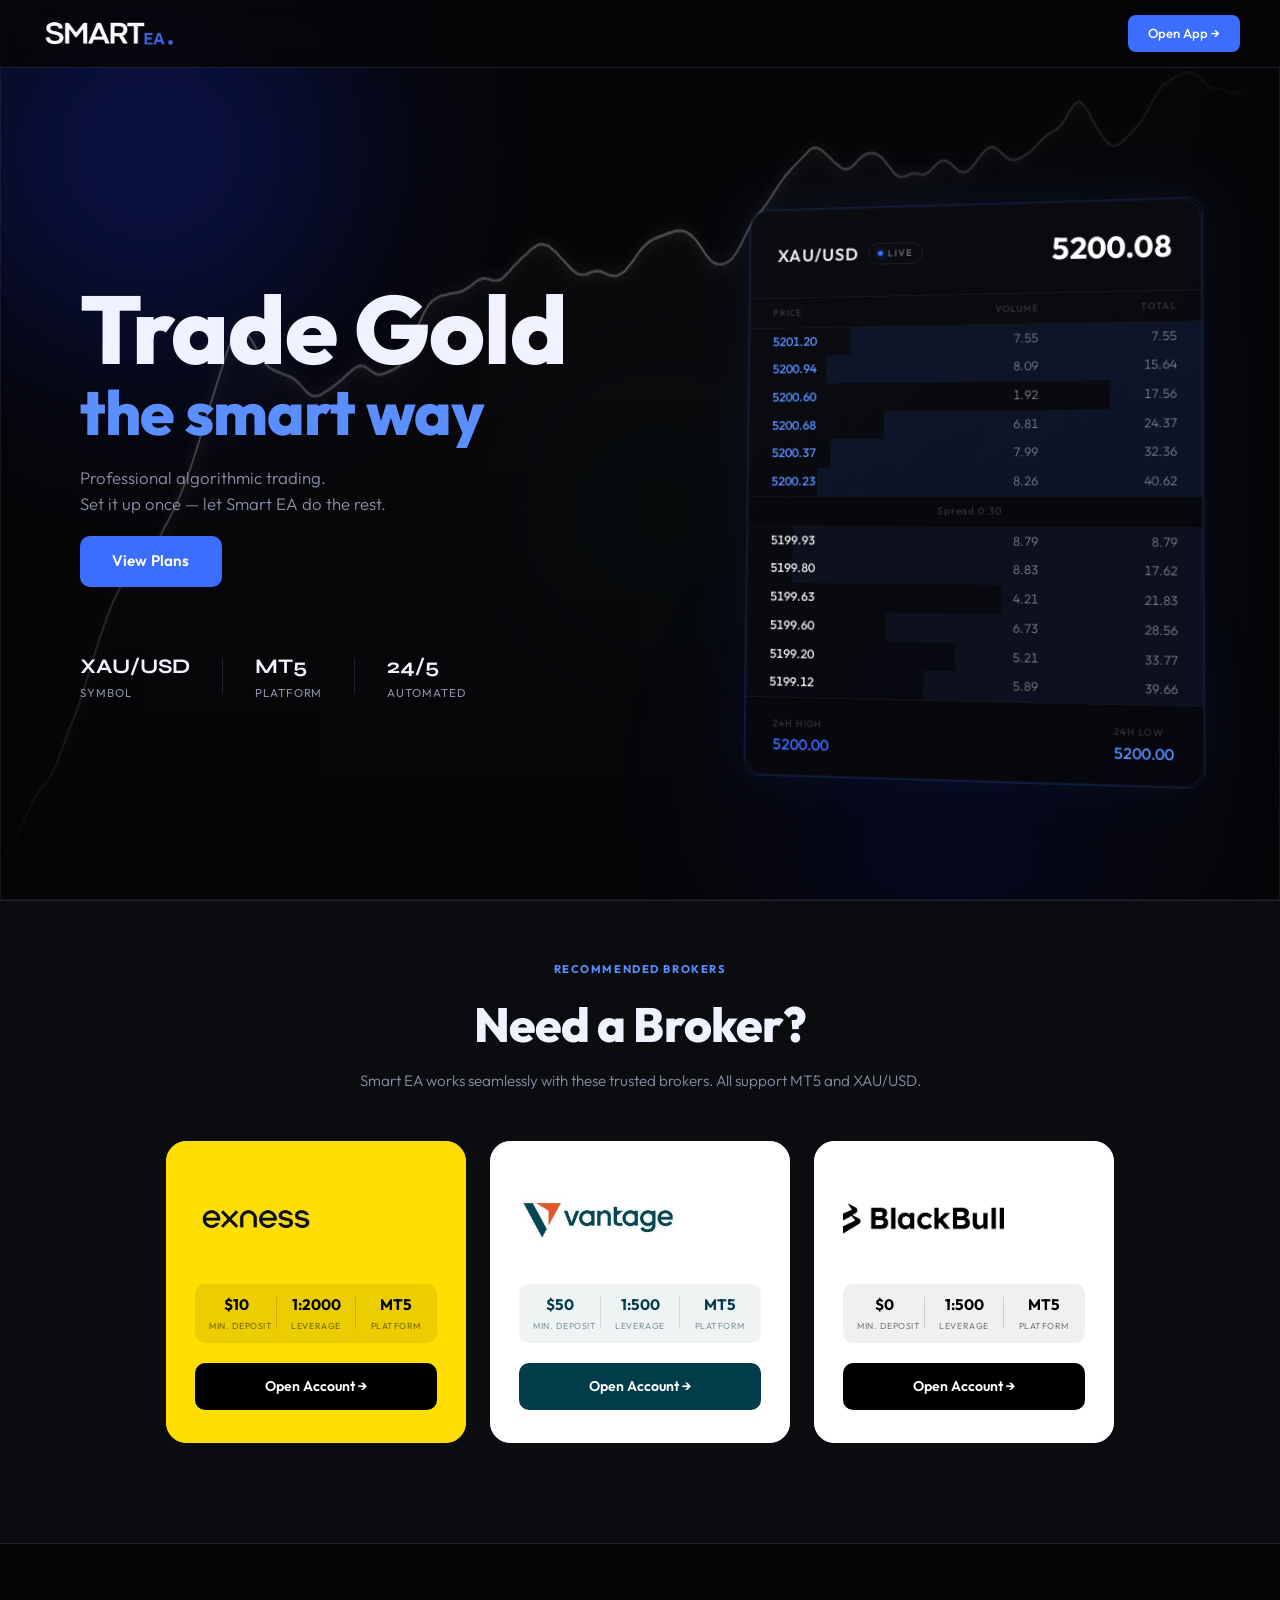
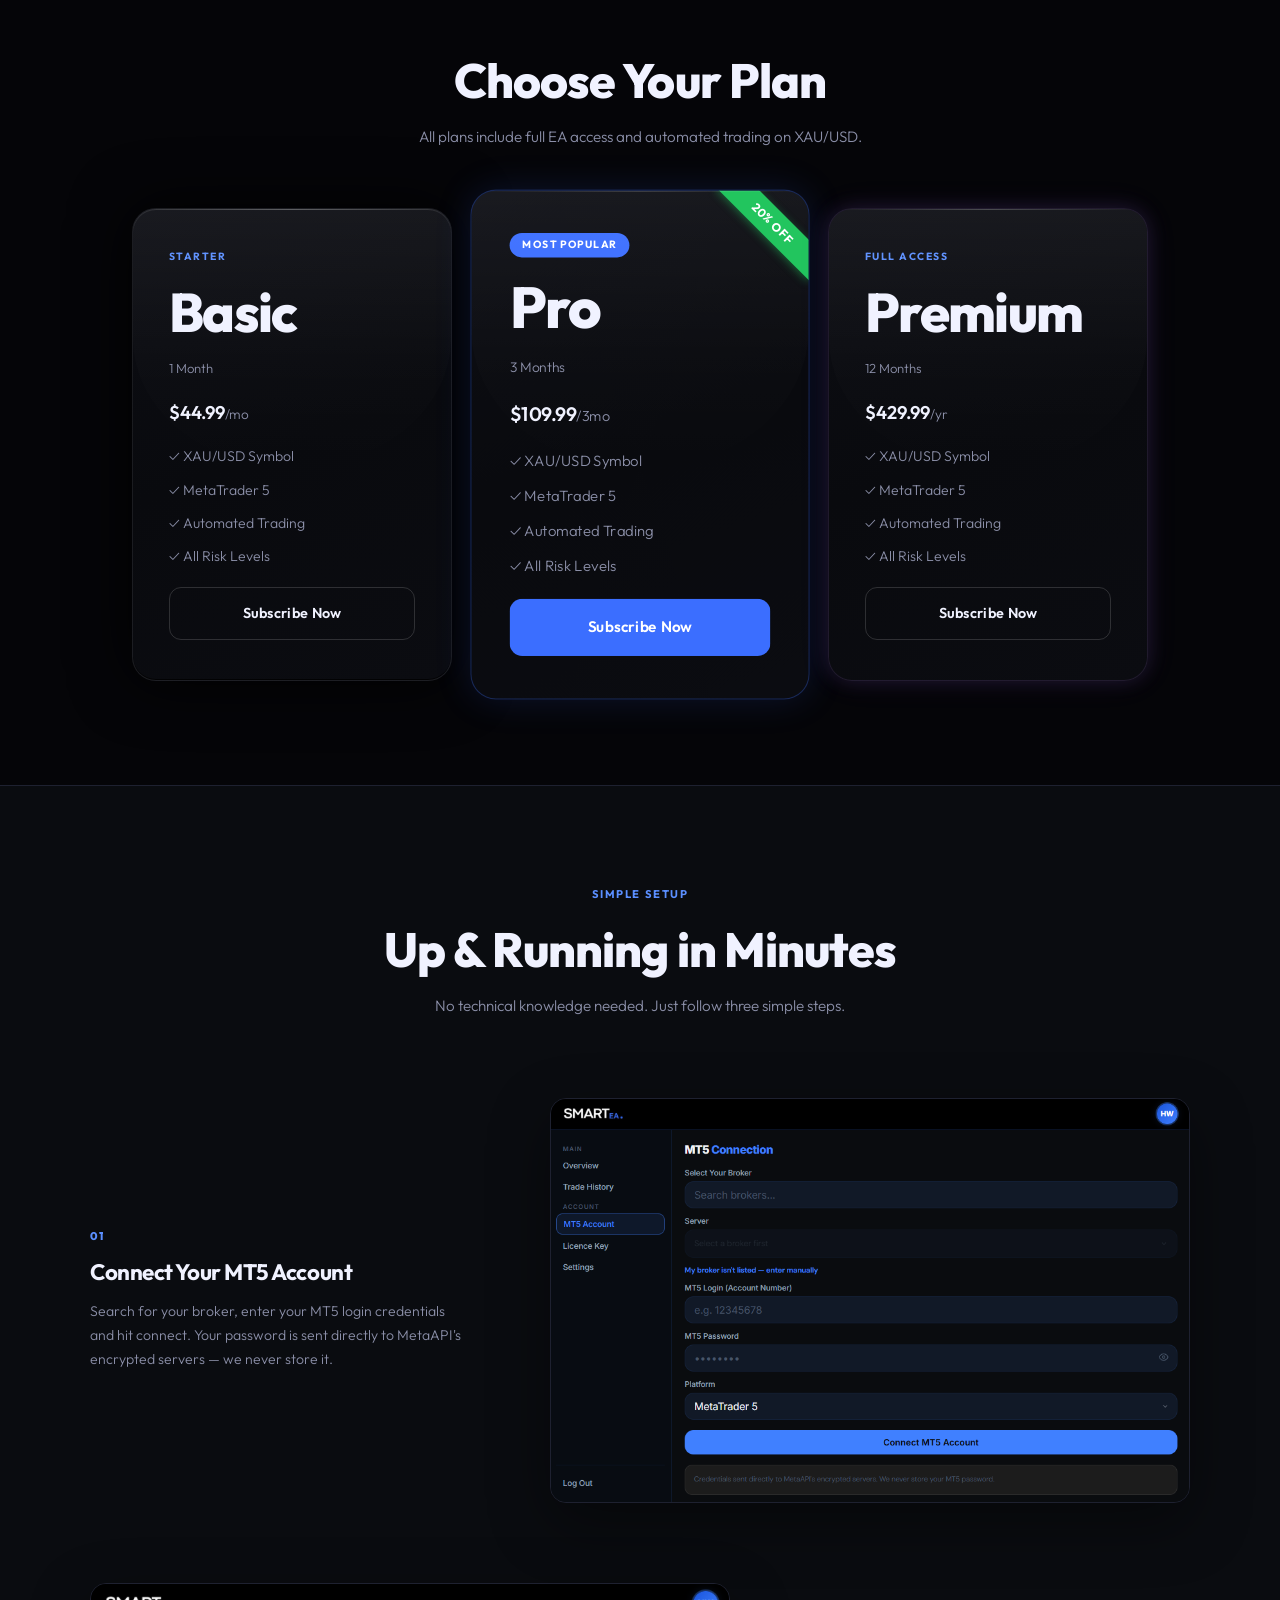
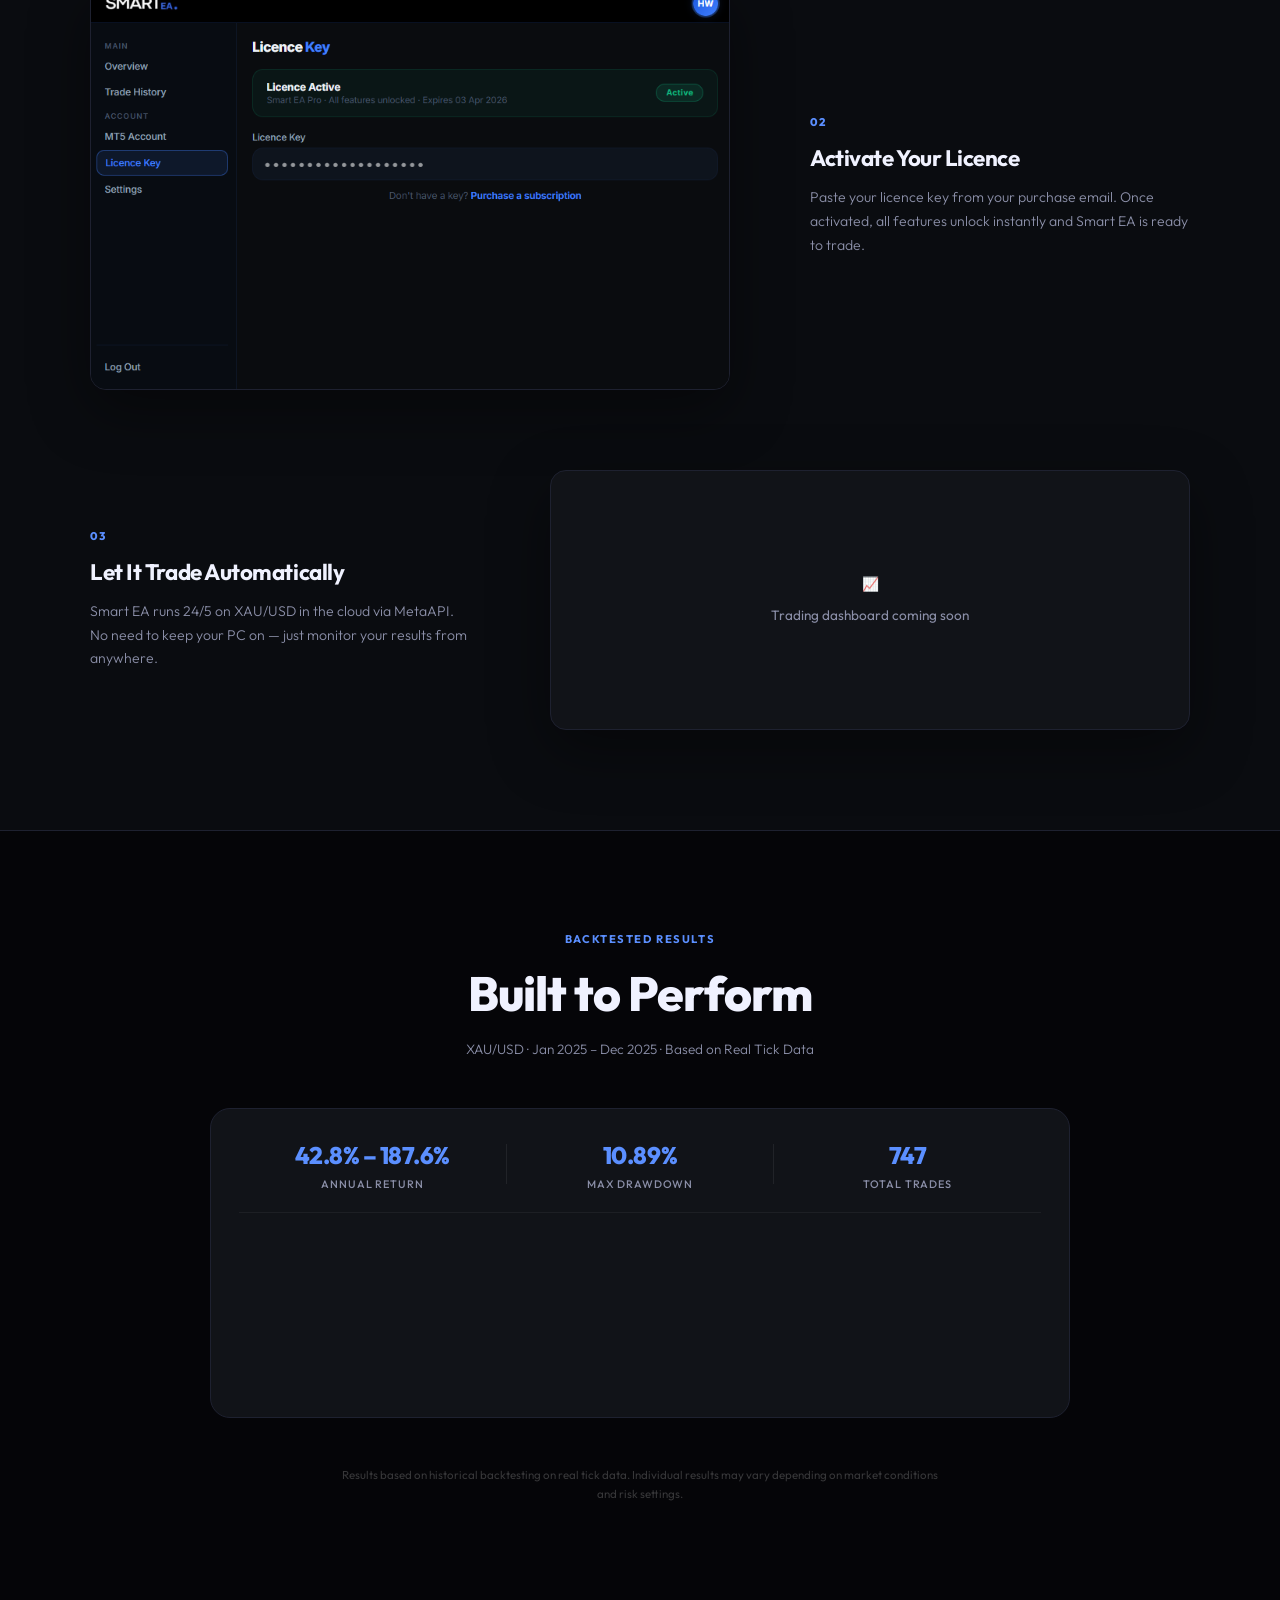
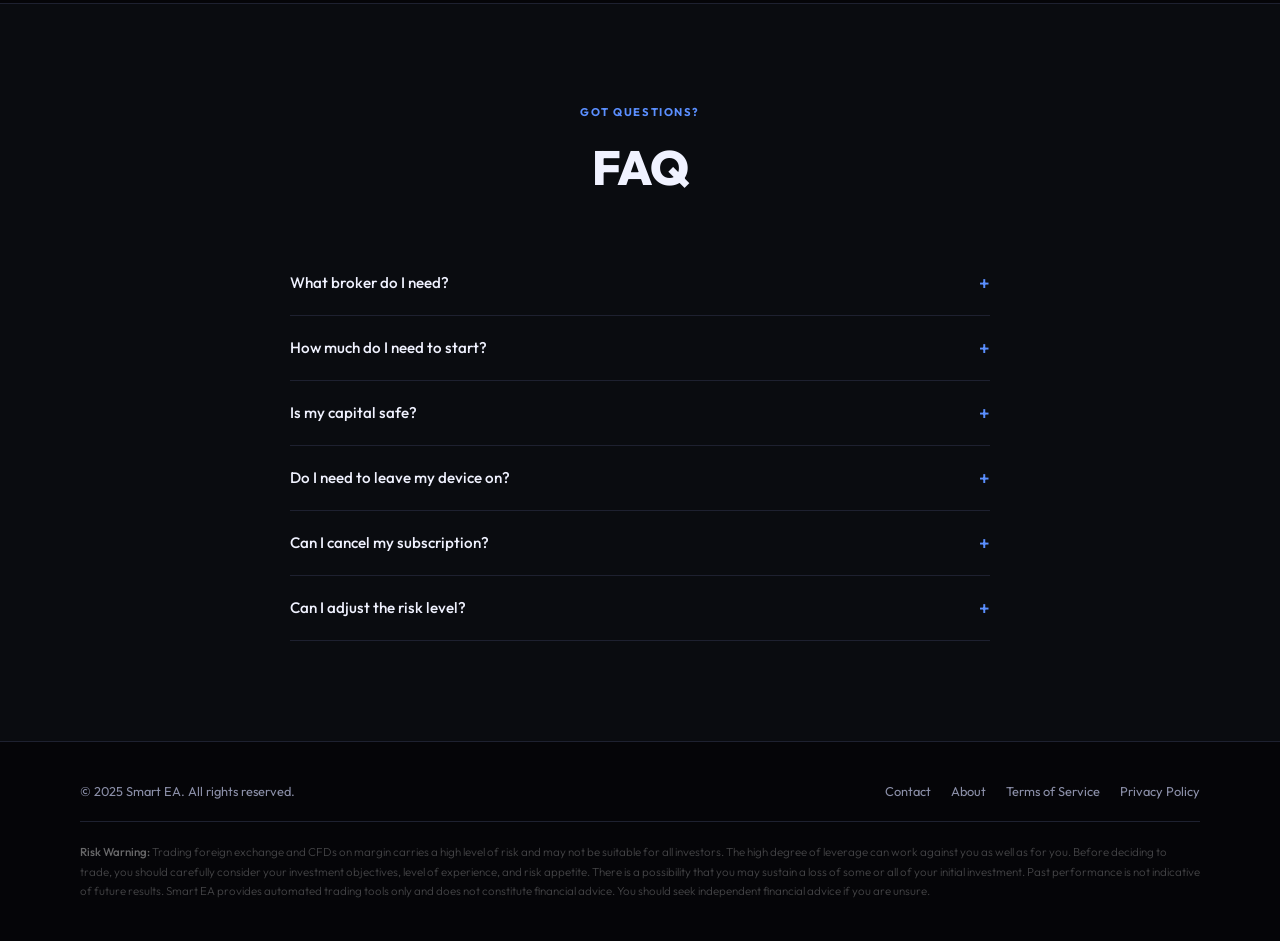
==== index.html @ 80651812 "Add files via upload" ====
<!doctype html>
<html lang="en">
<head>
  <meta charset="utf-8" />
  <meta name="viewport" content="width=device-width, initial-scale=1.0">
  <title>Smart EA</title>
  <link rel="preconnect" href="https://fonts.googleapis.com">
  <link href="https://fonts.googleapis.com/css2?family=Outfit:wght@300;400;500;600;700;800&family=Syne:wght@600;700;800&display=swap" rel="stylesheet">
  <link rel="stylesheet" href="style.css" />
  <script src="https://cdnjs.cloudflare.com/ajax/libs/Chart.js/4.4.1/chart.umd.min.js"></script>
</head>
<body>

<header>
  <a href="index.html" class="logo-link">
    <img src="images/logo.png" alt="Smart EA" class="header-logo">
  </a>
  <a href="https://app.smarteatrading.com" target="_blank" class="header-app-btn">Open App →</a>

</header>



<!-- HERO -->
<section class="hero">
  <canvas class="hero-chart-bg" id="heroBgChart"></canvas>
  <div class="hero-bg">
    <div class="orb orb1"></div>
    <div class="orb orb2"></div>
    <div class="orb orb3"></div>
  </div>
  <img src="images/homepage.png" class="homepage-bg" alt="">
  <div class="hero-inner">
    <div class="hero-left">
      <div class="hero-content">
        <h1 class="hero-title"><span class="hero-title-main">Trade Gold</span><br><span class="accent">the smart way</span></h1>
        <p class="hero-sub">Professional algorithmic trading.<br>Set it up once — let Smart EA do the rest.</p>
        <a href="#plans" class="hero-btn">View Plans</a>
      </div>
      <div class="hero-stats">
        <div class="stat"><div class="stat-val">XAU/USD</div><div class="stat-label">Symbol</div></div>
        <div class="stat-divider"></div>
        <div class="stat"><div class="stat-val">MT5</div><div class="stat-label">Platform</div></div>
        <div class="stat-divider"></div>
        <div class="stat"><div class="stat-val">24/5</div><div class="stat-label">Automated</div></div>
      </div>
    </div>
    <div class="hero-right">
      <div class="hero-mockup">
        <div class="order-book">
          <div class="ob-header">
            <div class="ob-title">
              <span class="ob-symbol">XAU/USD</span>
              <span class="ob-live"><span class="ob-dot" id="obLiveDot"></span><span id="obLiveLabel">LIVE</span></span>
            </div>
            <div class="ob-price-main" id="obMainPrice">—</div>
          </div>
          <div class="ob-cols">
            <div class="ob-col-label">Price</div>
            <div class="ob-col-label right">Volume</div>
            <div class="ob-col-label right">Total</div>
          </div>
          <div class="ob-asks" id="obAsks"><div class="ob-row"><div class="ob-row-bar" style="width:0%"></div><span class="ob-price">—</span><span class="ob-vol">—</span><span class="ob-total">—</span></div><div class="ob-row"><div class="ob-row-bar" style="width:0%"></div><span class="ob-price">—</span><span class="ob-vol">—</span><span class="ob-total">—</span></div><div class="ob-row"><div class="ob-row-bar" style="width:0%"></div><span class="ob-price">—</span><span class="ob-vol">—</span><span class="ob-total">—</span></div><div class="ob-row"><div class="ob-row-bar" style="width:0%"></div><span class="ob-price">—</span><span class="ob-vol">—</span><span class="ob-total">—</span></div><div class="ob-row"><div class="ob-row-bar" style="width:0%"></div><span class="ob-price">—</span><span class="ob-vol">—</span><span class="ob-total">—</span></div><div class="ob-row"><div class="ob-row-bar" style="width:0%"></div><span class="ob-price">—</span><span class="ob-vol">—</span><span class="ob-total">—</span></div></div>
          <div class="ob-spread" id="obSpread">Spread —</div>
          <div class="ob-bids" id="obBids"><div class="ob-row"><div class="ob-row-bar" style="width:0%"></div><span class="ob-price">—</span><span class="ob-vol">—</span><span class="ob-total">—</span></div><div class="ob-row"><div class="ob-row-bar" style="width:0%"></div><span class="ob-price">—</span><span class="ob-vol">—</span><span class="ob-total">—</span></div><div class="ob-row"><div class="ob-row-bar" style="width:0%"></div><span class="ob-price">—</span><span class="ob-vol">—</span><span class="ob-total">—</span></div><div class="ob-row"><div class="ob-row-bar" style="width:0%"></div><span class="ob-price">—</span><span class="ob-vol">—</span><span class="ob-total">—</span></div><div class="ob-row"><div class="ob-row-bar" style="width:0%"></div><span class="ob-price">—</span><span class="ob-vol">—</span><span class="ob-total">—</span></div><div class="ob-row"><div class="ob-row-bar" style="width:0%"></div><span class="ob-price">—</span><span class="ob-vol">—</span><span class="ob-total">—</span></div></div>
          <div class="ob-footer">
            <div class="ob-stat"><span class="ob-stat-label">24h High</span><span class="ob-stat-val green">2 648.70</span></div>
            <div class="ob-stat"><span class="ob-stat-label">24h Low</span><span class="ob-stat-val red">2 608.30</span></div>
          </div>
        </div>
      </div>
    </div>
  </div>
</section>

<!-- BROKER SECTION -->
<section class="broker-section">
  <div class="broker-header">
    <p class="broker-label">Recommended Brokers</p>
    <h2>Need a Broker?</h2>
    <p class="broker-sub">Smart EA works seamlessly with these trusted brokers. All support MT5 and XAU/USD.</p>
  </div>
  <div class="broker-grid">

    <div class="broker-card exness-card">
      <div class="broker-logo-wrap">
        <img src="images/broker-exness.png" alt="Exness" class="broker-logo-img">
      </div>
      <div class="broker-details">
        <div class="broker-stat"><div class="broker-stat-val">$10</div><div class="broker-stat-label">Min. Deposit</div></div>
        <div class="broker-stat-div"></div>
        <div class="broker-stat"><div class="broker-stat-val">1:2000</div><div class="broker-stat-label">Leverage</div></div>
        <div class="broker-stat-div"></div>
        <div class="broker-stat"><div class="broker-stat-val">MT5</div><div class="broker-stat-label">Platform</div></div>
      </div>
      <a href="https://one.exnessonelink.com/boarding/sign-up/a/c_7l35eyp5x8" target="_blank" class="broker-btn">Open Account →</a>
    </div>

    <div class="broker-card vantage-card">
      <div class="broker-logo-wrap">
        <img src="images/broker-vantage.png" alt="Vantage" class="broker-logo-img">
      </div>
      <div class="broker-details">
        <div class="broker-stat"><div class="broker-stat-val">$50</div><div class="broker-stat-label">Min. Deposit</div></div>
        <div class="broker-stat-div"></div>
        <div class="broker-stat"><div class="broker-stat-val">1:500</div><div class="broker-stat-label">Leverage</div></div>
        <div class="broker-stat-div"></div>
        <div class="broker-stat"><div class="broker-stat-val">MT5</div><div class="broker-stat-label">Platform</div></div>
      </div>
      <a href="#" target="_blank" class="broker-btn">Open Account →</a>
    </div>

    <div class="broker-card blackbull-card">
      <div class="broker-logo-wrap">
        <img src="images/broker-blackbull.png" alt="BlackBull" class="broker-logo-img">
      </div>
      <div class="broker-details">
        <div class="broker-stat"><div class="broker-stat-val">$0</div><div class="broker-stat-label">Min. Deposit</div></div>
        <div class="broker-stat-div"></div>
        <div class="broker-stat"><div class="broker-stat-val">1:500</div><div class="broker-stat-label">Leverage</div></div>
        <div class="broker-stat-div"></div>
        <div class="broker-stat"><div class="broker-stat-val">MT5</div><div class="broker-stat-label">Platform</div></div>
      </div>
      <a href="#" target="_blank" class="broker-btn">Open Account →</a>
    </div>

  </div>
</section>


<!-- PLANS -->
<section class="plans-section" id="plans">
  <div class="plans-header">
    <h2>Choose Your Plan</h2>
    <p>All plans include full EA access and automated trading on XAU/USD.</p>
  </div>
  <div class="plans-wrapper">

    <div class="plan-box basic-plan">
      <div class="plan-name">Starter</div>
      <h1>Basic</h1>
      <div class="plan-period">1 Month</div>
      <div class="plan-price">$44.99<span>/mo</span></div>
      <ul class="plan-features">
        <li>✓ XAU/USD Symbol</li>
        <li>✓ MetaTrader 5</li>
        <li>✓ Automated Trading</li>
        <li>✓ All Risk Levels</li>
      </ul>
      <a href="https://buy.stripe.com/4gMcMX8sxbG98XN1N9aIM02" target="_blank" class="btn-trial">Subscribe Now</a>
    </div>

    <div class="plan-box pro-plan">
      <div class="plan-popular-badge">MOST POPULAR</div>
      <h1>Pro</h1>
      <div class="plan-period">3 Months</div>
      <div class="plan-price-row">
        <div class="plan-price">$109.99<span>/3mo</span></div>
      </div>
      <div class="plan-tape">20% Off</div>
      <ul class="plan-features">
        <li>✓ XAU/USD Symbol</li>
        <li>✓ MetaTrader 5</li>
        <li>✓ Automated Trading</li>
        <li>✓ All Risk Levels</li>
      </ul>
      <a href="https://buy.stripe.com/5kQbITaAF9y1b5V9fBaIM01" target="_blank" class="btn-trial">Subscribe Now</a>
    </div>

    <div class="plan-box premium-plan">
      <div class="plan-name">Full Access</div>
      <h1>Premium</h1>
      <div class="plan-period">12 Months</div>
      <div class="plan-price">$429.99<span>/yr</span></div>
      <ul class="plan-features">
        <li>✓ XAU/USD Symbol</li>
        <li>✓ MetaTrader 5</li>
        <li>✓ Automated Trading</li>
        <li>✓ All Risk Levels</li>
      </ul>
      <a href="https://buy.stripe.com/6oUfZ94ch8tX6PF77taIM00" target="_blank" class="btn-trial">Subscribe Now</a>
    </div>

  </div>
</section>
<section class="hiw-section">
  <div class="hiw-header">
    <p class="broker-label">Simple Setup</p>
    <h2 class="hiw-title">Up & Running in Minutes</h2>
    <p class="hiw-sub">No technical knowledge needed. Just follow three simple steps.</p>
  </div>

  <!-- Step 1 -->
  <div class="hiw-row">
    <div class="hiw-text">
      <div class="hiw-num">01</div>
      <h3>Connect Your MT5 Account</h3>
      <p>Search for your broker, enter your MT5 login credentials and hit connect. Your password is sent directly to MetaAPI's encrypted servers — we never store it.</p>
    </div>
    <div class="hiw-screen">
      <img src="images/app-mt5.png" alt="MT5 Connection screen" />
    </div>
  </div>

  <!-- Step 2 -->
  <div class="hiw-row hiw-row-rev">
    <div class="hiw-text">
      <div class="hiw-num">02</div>
      <h3>Activate Your Licence</h3>
      <p>Paste your licence key from your purchase email. Once activated, all features unlock instantly and Smart EA is ready to trade.</p>
    </div>
    <div class="hiw-screen">
      <img src="images/app-licence.png" alt="Licence Key screen" />
    </div>
  </div>

  <!-- Step 3 -->
  <div class="hiw-row">
    <div class="hiw-text">
      <div class="hiw-num">03</div>
      <h3>Let It Trade Automatically</h3>
      <p>Smart EA runs 24/5 on XAU/USD in the cloud via MetaAPI. No need to keep your PC on — just monitor your results from anywhere.</p>
    </div>
    <div class="hiw-screen hiw-screen-placeholder">
      <div class="hiw-placeholder-inner">
        <span>📈</span>
        <p>Trading dashboard coming soon</p>
      </div>
    </div>
  </div>

</section>


<!-- PERFORMANCE -->
<section class="perf-section">
  <div class="perf-header">
    <p class="broker-label">Backtested Results</p>
    <h2 class="perf-title">Built to Perform</h2>
    <p class="perf-sub">XAU/USD · Jan 2025 – Dec 2025 · Based on Real Tick Data</p>
  </div>

  <div class="perf-chart-wrap">
    <div class="perf-stats-inline" >
      <div class="perf-stat-inline">
        <span class="perf-val-inline">42.8% – 187.6%</span>
        <span class="perf-label-inline">Annual Return</span>
      </div>
      <div class="perf-stat-divider"></div>
      <div class="perf-stat-inline">
        <span class="perf-val-inline">10.89%</span>
        <span class="perf-label-inline">Max Drawdown</span>
      </div>
      <div class="perf-stat-divider"></div>
      <div class="perf-stat-inline">
        <span class="perf-val-inline">747</span>
        <span class="perf-label-inline">Total Trades</span>
      </div>
    </div>
    <canvas id="perfChart"></canvas>
  </div>

  <p class="perf-disclaimer">Results based on historical backtesting on real tick data. Individual results may vary depending on market conditions and risk settings.</p>
</section>

<!-- FAQ -->
<section class="faq-section">
  <div class="faq-header">
    <p class="broker-label">Got Questions?</p>
    <h2 class="faq-title">FAQ</h2>
  </div>
  <div class="faq-list">

    <div class="faq-item">
      <button class="faq-q" onclick="toggleFAQ(this)">
        What broker do I need? <span class="faq-icon">+</span>
      </button>
      <div class="faq-a">We recommend Exness, Vantage or BlackBull. All three support MT5 and XAU/USD with competitive spreads. You can also use your own preferred broker as long as it supports MT5.</div>
    </div>

    <div class="faq-item">
      <button class="faq-q" onclick="toggleFAQ(this)">
        How much do I need to start? <span class="faq-icon">+</span>
      </button>
      <div class="faq-a">We recommend a minimum of $300 to trade effectively with proper risk management. You can start with less but drawdown protection will limit trade frequency.</div>
    </div>

    <div class="faq-item">
      <button class="faq-q" onclick="toggleFAQ(this)">
        Is my capital safe? <span class="faq-icon">+</span>
      </button>
      <div class="faq-a">Smart EA includes built-in daily loss limits and drawdown protection. However, all trading involves risk. Never trade with money you cannot afford to lose.</div>
    </div>

    <div class="faq-item">
      <button class="faq-q" onclick="toggleFAQ(this)">
        Do I need to leave my device on? <span class="faq-icon">+</span>
      </button>
      <div class="faq-a">No. Smart EA runs entirely in the cloud. Your MT5 account trades automatically 24/5 even when your device is completely off.</div>
    </div>

    <div class="faq-item">
      <button class="faq-q" onclick="toggleFAQ(this)">
        Can I cancel my subscription? <span class="faq-icon">+</span>
      </button>
      <div class="faq-a">Yes, you can cancel at any time. Your access continues until the end of your current billing period.</div>
    </div>

    <div class="faq-item">
      <button class="faq-q" onclick="toggleFAQ(this)">
        Can I adjust the risk level? <span class="faq-icon">+</span>
      </button>
      <div class="faq-a">Yes. Smart EA includes adjustable risk settings — Conservative, Moderate, and Aggressive — so you can set the level of aggression that suits your account size and comfort. Higher settings can increase returns but also increase drawdown.</div>
    </div>

  </div>
</section>

<footer>
  <div class="footer-top">
    <p>© 2025 Smart EA. All rights reserved.</p>
    <div class="footer-links">
      <a href="contact.html">Contact</a>
      <a href="about.html">About</a>
      <a href="terms.html">Terms of Service</a>
      <a href="privacy.html">Privacy Policy</a>
    </div>
  </div>
  <div class="footer-disclaimer">
    <p><strong>Risk Warning:</strong> Trading foreign exchange and CFDs on margin carries a high level of risk and may not be suitable for all investors. The high degree of leverage can work against you as well as for you. Before deciding to trade, you should carefully consider your investment objectives, level of experience, and risk appetite. There is a possibility that you may sustain a loss of some or all of your initial investment. Past performance is not indicative of future results. Smart EA provides automated trading tools only and does not constitute financial advice. You should seek independent financial advice if you are unsure.</p>
  </div>
</footer>

<script>
  document.querySelectorAll('a[href="#plans"]').forEach(btn => {
    btn.addEventListener('click', e => {
      e.preventDefault();
      document.getElementById('plans').scrollIntoView({ behavior: 'smooth' });
    });
  });

  function toggleFAQ(btn) {
    const item = btn.parentElement;
    const answer = item.querySelector('.faq-a');
    const icon = btn.querySelector('.faq-icon');
    const isOpen = item.classList.contains('open');
    document.querySelectorAll('.faq-item.open').forEach(el => {
      el.classList.remove('open');
      el.querySelector('.faq-a').style.maxHeight = null;
      el.querySelector('.faq-icon').textContent = '+';
    });
    if (!isOpen) {
      item.classList.add('open');
      answer.style.maxHeight = answer.scrollHeight + 'px';
      icon.textContent = '−';
    }
  }

  // ── Live XAU/USD order book via Metals.live ──
  let obMid = 5200.00;
  let obPrevMid = obMid;
  let ob24High = obMid;
  let ob24Low = obMid;
  let obVolume = 184200;

  function fmt(n) { return n.toFixed(2); }

  function buildOrderBookRows(mid) {
    const spread = 0.30;
    const asks = [], bids = [];
    for (let i = 0; i < 6; i++) {
      const price = mid + spread / 2 + i * (0.10 + Math.random() * 0.15);
      const vol = parseFloat((Math.random() * 8 + 1).toFixed(2));
      asks.push({ price: price.toFixed(2), vol: vol.toFixed(2) });
    }
    for (let i = 0; i < 6; i++) {
      const price = mid - spread / 2 - i * (0.10 + Math.random() * 0.15);
      const vol = parseFloat((Math.random() * 8 + 1).toFixed(2));
      bids.push({ price: price.toFixed(2), vol: vol.toFixed(2) });
    }
    return { asks, bids, spread };
  }

  function renderOrderBook() {
    const { asks, bids, spread } = buildOrderBookRows(obMid);
    const allVols = [...asks, ...bids].map(r => parseFloat(r.vol));
    const maxVol = Math.max(...allVols, 0.01);
    const priceEl = document.getElementById('obMainPrice');
    priceEl.textContent = fmt(obMid);
    priceEl.className = 'ob-price-main ' + (obMid >= obPrevMid ? 'up' : 'down');
    setTimeout(() => priceEl.className = 'ob-price-main', 500);
    document.getElementById('obSpread').textContent = 'Spread  ' + spread.toFixed(2);
    const renderRows = (el, rows, isAsk) => {
      el.innerHTML = rows.map((r, i) => {
        const barW = Math.min(90, (parseFloat(r.vol) / maxVol) * 90);
        const cumTotal = rows.slice(0, i + 1).reduce((s, x) => s + parseFloat(x.vol), 0).toFixed(2);
        return `<div class="ob-row">
          <div class="ob-row-bar" style="width:${barW}%"></div>
          <span class="ob-price ${isAsk ? '' : 'bid'}">${r.price}</span>
          <span class="ob-vol">${r.vol}</span>
          <span class="ob-total">${cumTotal}</span>
        </div>`;
      }).join('');
    };
    renderRows(document.getElementById('obAsks'), [...asks].reverse(), true);
    renderRows(document.getElementById('obBids'), bids, false);
    // Update footer stats
    const footerEls = document.querySelectorAll('.ob-stat-val');
    if (footerEls[0]) footerEls[0].textContent = ob24High.toFixed(2);
    if (footerEls[1]) footerEls[1].textContent = ob24Low.toFixed(2);
  }

  async function fetchGoldPrice() {
    try {
      const res = await fetch('https://api.twelvedata.com/price?symbol=XAU/USD&apikey=9c35c8178da240789f43fac6d92b734e');
      const data = await res.json();
      if (data && data.price) {
        obPrevMid = obMid;
        obMid = parseFloat(data.price);
      }
    } catch(e) {
      obPrevMid = obMid;
      obMid += (Math.random() - 0.5) * 0.40;
    }
    renderOrderBook();
  }

  async function fetchGoldQuote() {
    try {
      const res = await fetch('https://api.twelvedata.com/quote?symbol=XAU/USD&apikey=9c35c8178da240789f43fac6d92b734e');
      const data = await res.json();
      if (data && data.high) ob24High = parseFloat(data.high);
      if (data && data.low)  ob24Low  = parseFloat(data.low);
    } catch(e) {}
  }

  fetchGoldQuote();
  fetchGoldPrice();
  setInterval(fetchGoldPrice, 120000);

  const heroBgCanvas = document.getElementById('heroBgChart');
  function resizeHeroCanvas() {
    heroBgCanvas.width = window.innerWidth;
    heroBgCanvas.height = window.innerWidth < 900
      ? Math.min(window.innerHeight * 0.85, 700)
      : Math.min(window.innerHeight * 0.75, 650);
  }
  window.addEventListener('resize', () => { resizeHeroCanvas(); drawHeroChart(1); });

  const hctx = heroBgCanvas.getContext('2d');

  function generateGoldPoints(n) {
    const pts = [];
    let val = 0.08;
    let vel = 0.003;
    for (let i = 0; i < n; i++) {
      const progress = i / n;
      vel += (Math.random() - 0.5) * 0.008;  // moderate noise
      vel += 0.0005;                           // gentle upward drift
      vel = Math.max(-0.012, Math.min(0.014, vel)); // cap max move size
      vel *= 0.82;                             // dampen so it doesn't run away
      // Small occasional pullback
      if (Math.random() < 0.02) vel -= 0.006 + Math.random() * 0.004;
      val += vel;
      val = Math.max(0.05, Math.min(0.88, val));
      pts.push(val);
    }
    // Rolling smooth window=2
    const smoothed = [];
    for (let i = 0; i < pts.length; i++) {
      const a = pts[Math.max(0, i-2)];
      const b = pts[Math.max(0, i-1)];
      const c = pts[i];
      const d = pts[Math.min(pts.length-1, i+1)];
      const e = pts[Math.min(pts.length-1, i+2)];
      smoothed.push((a + b + c*2 + d + e) / 6);
    }
    const min = Math.min(...smoothed);
    const max = Math.max(...smoothed);
    return smoothed.map(p => (p - min) / (max - min));
  }

  const heroPoints = generateGoldPoints(300);

  function drawHeroChart(progress) {
    const w = heroBgCanvas.width;
    const h = heroBgCanvas.height;
    hctx.clearRect(0, 0, w, h);

    const isMobile = w < 900;
    const chartTop = isMobile ? h * 0.15 : h * 0.08;
    const chartH   = isMobile ? h * 0.55 : h * 0.88;
    const totalPts = Math.max(2, Math.floor(heroPoints.length * progress));

    const pts = [];
    for (let i = 0; i < totalPts; i++) {
      pts.push({
        x: (i / (heroPoints.length - 1)) * w,
        y: chartTop + chartH - (heroPoints[i] * chartH)
      });
    }

    // Line path
    hctx.beginPath();
    hctx.moveTo(pts[0].x, pts[0].y);
    for (let i = 1; i < pts.length; i++) hctx.lineTo(pts[i].x, pts[i].y);

    // Glow stroke
    hctx.save();
    hctx.shadowColor = 'rgba(255,255,255,0.8)';
    hctx.shadowBlur = 12;
    hctx.strokeStyle = 'rgba(255,255,255,0.55)';
    hctx.lineWidth = isMobile ? 1.5 : 1.8;
    hctx.lineJoin = 'round';
    hctx.lineCap = 'round';
    hctx.stroke();
    hctx.restore();

    // Subtle fill
    const lastPt = pts[pts.length - 1];
    hctx.lineTo(lastPt.x, h);
    hctx.lineTo(0, h);
    hctx.closePath();
    const fillGrad = hctx.createLinearGradient(0, chartTop, 0, h);
    fillGrad.addColorStop(0, 'rgba(255,255,255,0.05)');
    fillGrad.addColorStop(1, 'rgba(255,255,255,0)');
    hctx.fillStyle = fillGrad;
    hctx.fill();
  }

  // Draw-in animation on load
  window.addEventListener('load', () => {
    resizeHeroCanvas();
    let start = null;
    const duration = 2200;
    function animate(ts) {
      if (!start) start = ts;
      const progress = Math.min((ts - start) / duration, 1);
      // Ease out cubic
      const eased = 1 - Math.pow(1 - progress, 3);
      drawHeroChart(eased);
      if (progress < 1) requestAnimationFrame(animate);
    }
    requestAnimationFrame(animate);
  });


  const ctx = document.getElementById('perfChart').getContext('2d');

  // Monthly labels Jan 2025 → Jan 2026
  const labels = Array.from({length: 70}, (_, i) => {
    const months = ['Jan','Feb','Mar','Apr','May','Jun','Jul','Aug','Sep','Oct','Nov','Dec'];
    const monthIndex = Math.floor(i / (70/12));
    return i % Math.round(70/12) === 0 ? months[Math.min(monthIndex, 11)] : '';
  });

  // Equity curve matching MT5 backtest graph shape:
  // - Early rise Jan→Feb, small early peak
  // - Mid consolidation/dip Feb→Apr (flat/slight pullback)
  // - Recovery May, another dip
  // - Strong sustained rally Jul→Dec, $10,000 → $13,458
  // Natural stepped climb - rises in bursts with small pullbacks, no wild spikes
  const data = [
    10000,10085,10170,10260,10380,10480,10560,10640,10730,10820,
    10910,11000,11080,11160,11240,11310,11380,11290,11200,11150,
    11100,11050,11020,10990,10970,10950,10980,11020,11080,11150,
    11220,11300,11380,11460,11520,11480,11540,11600,11680,11760,
    11840,11920,12000,12080,12160,12240,12300,12380,12460,12540,
    12600,12520,12580,12660,12740,12820,12900,12960,13020,13100,
    13160,13080,13140,13220,13300,13380,13420,13350,13400,13458
  ];

  const grad = ctx.createLinearGradient(0, 0, 0, 320);
  grad.addColorStop(0, 'rgba(59,110,255,0.18)');
  grad.addColorStop(0.6, 'rgba(59,110,255,0.06)');
  grad.addColorStop(1, 'rgba(59,110,255,0)');

  new Chart(ctx, {
    type: 'line',
    data: {
      labels,
      datasets: [{
        data,
        borderColor: '#4d7fff',
        borderWidth: 0.7,
        backgroundColor: grad,
        fill: true,
        tension: 0,
        pointRadius: 0,
        pointHoverRadius: 0,
      }]
    },
    options: {
      responsive: true,
      maintainAspectRatio: true,
      layout: { padding: { top: 8, right: 8 } },
      plugins: {
        legend: { display: false },
        tooltip: { enabled: false },
      },
      scales: {
        x: {
          grid: { color: 'rgba(255,255,255,0.03)', drawBorder: false },
          ticks: {
            color: 'rgba(255,255,255,0.25)',
            font: { size: 11, family: 'Outfit' },
            maxRotation: 0,
            autoSkip: true,
            maxTicksLimit: 13,
          },
          border: { display: false }
        },
        y: {
          display: false,
          grid: { display: false },
        }
      }
    }
  });
</script>
</body>
</html>
---- style.css ----
/* ── Variables ─────────────────────────────────────── */
:root {
  --bg:    #050508;
  --b2:    #0a0c10;
  --b3:    #111318;
  --br:    #1e2130;
  --text:  #f0f2ff;
  --dim:   #8b8fa8;
  --blue:  #3b6eff;
  --blue2: #5b8fff;
  --display: 'Outfit', sans-serif;
  --sans:    'Outfit', sans-serif;
}

/* ── Reset ─────────────────────────────────────────── */
*, *::before, *::after { box-sizing: border-box; margin: 0; padding: 0; }

html { scroll-behavior: smooth; }

body {
  background: var(--bg);
  color: var(--text);
  font-family: var(--sans);
  font-weight: 400;
  line-height: 1.5;
  min-width: 1280px;
  overflow-x: auto;
}

/* ── Header ────────────────────────────────────────── */
header {
  position: fixed;
  top: 0; left: 0;
  width: 100%;
  min-width: 1280px;
  height: 68px;
  background: rgba(5,5,8,0.85);
  backdrop-filter: blur(12px);
  border-bottom: 1px solid var(--br);
  z-index: 100;
  display: flex;
  align-items: center;
  justify-content: space-between;
  padding: 0 40px;
}

.header-logo {
  height: 36px;
  width: auto;
  object-fit: contain;
}

.logo-link { display: flex; align-items: center; text-decoration: none; }

.header-app-btn {
  background: var(--blue);
  color: #fff;
  text-decoration: none;
  font-size: 0.82rem;
  font-weight: 500;
  padding: 9px 20px;
  border-radius: 8px;
  transition: opacity 0.2s;
  white-space: nowrap;
  font-family: var(--sans);
}

.header-app-btn:hover { opacity: 0.85; }

/* ── Hero ──────────────────────────────────────────── */
.hero {
  position: relative;
  min-height: 100vh;
  display: flex;
  align-items: center;
  padding: 120px 80px 40px;
  overflow: hidden;
}

.hero-chart-bg {
  position: absolute;
  bottom: 0;
  left: 0;
  width: 100%;
  height: 100%;
  z-index: 1;
  pointer-events: none;
  opacity: 0.6;
  mask-image: linear-gradient(to right, transparent 0%, rgba(0,0,0,0.7) 15%, rgba(0,0,0,0.9) 55%, transparent 100%);
  -webkit-mask-image: linear-gradient(to right, transparent 0%, rgba(0,0,0,0.7) 15%, rgba(0,0,0,0.9) 55%, transparent 100%);
}

.hero-bg {
  position: absolute; inset: 0;
  pointer-events: none;
  z-index: 0;
}

.orb {
  position: absolute;
  border-radius: 50%;
  filter: blur(80px);
  opacity: 0.3;
}

.orb1 {
  width: 500px; height: 500px;
  background: radial-gradient(circle, #1a3aff, transparent);
  top: -100px; left: -100px;
  animation: drift1 12s ease-in-out infinite alternate;
}

.orb2 {
  width: 400px; height: 400px;
  background: radial-gradient(circle, #0a1a8f, transparent);
  bottom: -80px; right: 10%;
  animation: drift2 15s ease-in-out infinite alternate;
}

.orb3 {
  width: 300px; height: 300px;
  background: radial-gradient(circle, #22c97a22, transparent);
  top: 40%; left: 40%;
  animation: drift1 18s ease-in-out infinite alternate-reverse;
}

@keyframes drift1 {
  from { transform: translate(0, 0); }
  to   { transform: translate(40px, 30px); }
}
@keyframes drift2 {
  from { transform: translate(0, 0); }
  to   { transform: translate(-30px, -20px); }
}

.homepage-bg {
  position: absolute;
  top: 0; left: 0;
  width: 100%; height: 100%;
  object-fit: cover;
  opacity: 0.08;
  z-index: 0;
}

.hero-inner {
  position: relative;
  z-index: 2;
  width: 100%;
  display: flex;
  align-items: center;
}

.hero-left {
  display: flex;
  flex-direction: column;
  width: 540px;
  flex-shrink: 0;
}

.hero-content {
  display: flex;
  flex-direction: column;
  margin-bottom: 64px;
}

.hero-title {
  font-family: var(--display);
  font-size: 6rem;
  font-weight: 800;
  line-height: 1.05;
  letter-spacing: -0.01em;
  margin-bottom: 20px;
  color: var(--text);
}

.hero-title-main {
  font-size: 1em;
}

.accent {
  color: var(--blue2);
  font-size: 0.65em;
  display: block;
}


.hero-sub {
  font-size: 1.05rem;
  color: var(--dim);
  max-width: 480px;
  margin-bottom: 20px;
  font-weight: 300;
}

.hero-btn {
  display: inline-block;
  background: var(--blue);
  color: #fff;
  font-family: var(--sans);
  font-size: 0.95rem;
  font-weight: 600;
  padding: 14px 32px;
  border-radius: 10px;
  text-decoration: none;
  transition: background 0.2s, transform 0.2s;
  letter-spacing: 0.01em;
  align-self: flex-start;
}

.hero-btn:hover {
  background: var(--blue2);
  transform: translateY(-2px);
}

.hero-stats {
  display: flex;
  align-items: center;
  gap: 32px;
}

.stat-val {
  font-family: 'Syne', sans-serif;
  font-size: 1.3rem;
  font-weight: 700;
  color: var(--text);
}

.stat-label {
  font-size: 0.72rem;
  color: var(--dim);
  text-transform: uppercase;
  letter-spacing: 0.08em;
  margin-top: 2px;
}

.stat-divider {
  width: 1px;
  height: 36px;
  background: var(--br);
}

.hero-right {
  position: absolute;
  right: 0;
  top: 50%;
  transform: translateY(-50%);
  width: 460px;
  max-width: 460px;
  flex-shrink: 0;
}

/* ── Order Book ─────────────────────────────────────── */
.order-book {
  background: linear-gradient(160deg, #0a0c10 0%, #070810 100%);
  border-radius: 20px;
  border: 1px solid rgba(59,110,255,0.12);
  box-shadow: 0 0 80px rgba(0,0,0,0.6), 0 0 0 1px rgba(255,255,255,0.02) inset;
  overflow: hidden;
  font-family: 'Outfit', sans-serif;
  width: 100%;
}

.ob-header {
  padding: 24px 28px 20px;
  border-bottom: 1px solid rgba(255,255,255,0.05);
  display: flex;
  align-items: center;
  justify-content: space-between;
}

.ob-title {
  display: flex;
  align-items: center;
  gap: 10px;
}

.ob-symbol {
  font-size: 1.1rem;
  font-weight: 600;
  color: rgba(255,255,255,0.9);
  letter-spacing: 0.06em;
}

.ob-live {
  display: flex;
  align-items: center;
  gap: 5px;
  font-size: 0.58rem;
  font-weight: 600;
  letter-spacing: 0.12em;
  color: rgba(255,255,255,0.4);
  padding: 3px 9px;
  border-radius: 100px;
  border: 1px solid rgba(255,255,255,0.08);
}

.ob-dot {
  width: 5px; height: 5px;
  border-radius: 50%;
  background: #3b6eff;
  box-shadow: 0 0 6px #3b6eff;
  animation: pulse 2s ease-in-out infinite;
}

@keyframes pulse {
  0%, 100% { opacity: 1; box-shadow: 0 0 6px #3b6eff; }
  50% { opacity: 0.5; box-shadow: 0 0 2px #3b6eff; }
}

.ob-price-main {
  font-size: 1.9rem;
  font-weight: 700;
  color: #fff;
  letter-spacing: 0.01em;
  font-variant-numeric: tabular-nums;
  transition: color 0.3s;
}

.ob-price-main.up { color: #5b8fff; }
.ob-price-main.down { color: rgba(255,255,255,0.6); }

.ob-cols {
  display: grid;
  grid-template-columns: 1fr 1fr 1fr;
  padding: 8px 24px;
  font-size: 0.58rem;
  font-weight: 500;
  letter-spacing: 0.1em;
  text-transform: uppercase;
  color: rgba(255,255,255,0.18);
  border-bottom: 1px solid rgba(255,255,255,0.04);
}

.ob-cols .right { text-align: right; }

.ob-asks, .ob-bids {
  display: flex;
  flex-direction: column;
}

.ob-row {
  display: grid;
  grid-template-columns: 1fr 1fr 1fr;
  padding: 5px 24px;
  font-size: 0.78rem;
  font-variant-numeric: tabular-nums;
  position: relative;
  cursor: default;
}

.ob-row-bar {
  position: absolute;
  top: 0; right: 0;
  height: 100%;
  border-radius: 1px 0 0 1px;
  transition: width 0.4s ease;
}

.ob-asks .ob-row .ob-row-bar { background: rgba(59,110,255,0.1); }
.ob-bids .ob-row .ob-row-bar { background: rgba(91,143,255,0.06); }

.ob-asks .ob-price { color: #5b8fff; font-weight: 500; }
.ob-bids .ob-price { color: rgba(255,255,255,0.92); font-weight: 500; }

.ob-vol, .ob-total {
  text-align: right;
  color: rgba(255,255,255,0.5);
  font-weight: 300;
}

.ob-spread {
  text-align: center;
  font-size: 0.62rem;
  color: rgba(255,255,255,0.2);
  padding: 7px 0;
  border-top: 1px solid rgba(255,255,255,0.04);
  border-bottom: 1px solid rgba(255,255,255,0.04);
  letter-spacing: 0.08em;
  background: rgba(0,0,0,0.2);
}

.ob-footer {
  display: flex;
  justify-content: space-between;
  padding: 18px 28px;
  border-top: 1px solid rgba(255,255,255,0.05);
  background: rgba(0,0,0,0.15);
}

.ob-stat { display: flex; flex-direction: column; gap: 4px; }
.ob-stat-label { font-size: 0.6rem; color: rgba(255,255,255,0.2); text-transform: uppercase; letter-spacing: 0.1em; }
.ob-stat-val { font-size: 0.95rem; font-weight: 500; color: rgba(255,255,255,0.5); font-variant-numeric: tabular-nums; }
.ob-stat-val.green { color: #3b6eff; }
.ob-stat-val.red { color: #5b8fff; }

.hero-mockup {
  width: 460px;
  border-radius: 16px;
  overflow: hidden;
  border: 1px solid rgba(59,110,255,0.2);
  box-shadow: 0 0 60px rgba(59,110,255,0.1), 0 30px 80px rgba(0,0,0,0.5);
  transform: perspective(1000px) rotateY(-6deg) rotateX(2deg);
  transition: transform 0.4s ease;
}

.hero-mockup:hover {
  transform: perspective(1000px) rotateY(-2deg) rotateX(1deg);
}

.hero-mockup img {
  width: 100%;
  display: block;
}

/* ── Broker Section ────────────────────────────────── */
.broker-section {
  padding: 60px 80px 100px;
  background: var(--b2);
  border-top: 1px solid var(--br);
  display: flex;
  flex-direction: column;
  align-items: center;
  gap: 48px;
  min-width: 1280px;
}

.broker-header { text-align: center; }

.broker-label {
  font-size: 0.7rem;
  font-weight: 700;
  letter-spacing: 0.14em;
  text-transform: uppercase;
  color: var(--blue2);
  margin-bottom: 10px;
}

.broker-header h2 {
  font-family: var(--display);
  font-size: 3rem;
  font-weight: 800;
  letter-spacing: -0.02em;
  margin-bottom: 10px;
  display: inline-block;
}

.broker-sub {
  color: var(--dim);
  font-size: 0.95rem;
  font-weight: 300;
}

.broker-grid {
  display: flex;
  gap: 24px;
  justify-content: center;
}

.broker-card {
  background: var(--b3);
  border: 1px solid var(--br);
  border-radius: 20px;
  padding: 32px 28px;
  width: 300px;
  display: flex;
  flex-direction: column;
  gap: 20px;
  transition: transform 0.25s ease;
}

.broker-card:hover { transform: translateY(-4px); }

.broker-logo-wrap {
  height: 90px;
  display: flex;
  align-items: center;
}

.broker-logo-img {
  height: 100px;
  width: auto;
  max-width: 280px;
  object-fit: contain;
  object-position: left center;
}

.broker-card.blackbull-card .broker-logo-img {
  height: 55px;
}

.broker-card.exness-card .broker-logo-img {
  margin-left: -18px;
}

.broker-details {
  display: flex;
  align-items: center;
  flex-direction: row;
  gap: 0;
  background: rgba(0,0,0,0.12);
  border-radius: 10px;
  padding: 10px 14px;
}

.broker-stat {
  display: flex;
  flex-direction: column;
  gap: 3px;
  flex: 1;
  text-align: center;
  min-width: 0;
}

.broker-stat-val {
  font-family: var(--display);
  font-size: 0.95rem;
  font-weight: 700;
  color: var(--text);
  white-space: nowrap;
}

.broker-stat-label {
  font-size: 0.55rem;
  text-transform: uppercase;
  letter-spacing: 0.06em;
  color: var(--dim);
  white-space: nowrap;
}

.broker-stat-div {
  width: 1px;
  height: 32px;
  background: var(--br);
  margin: 0 12px;
  flex-shrink: 0;
}

.broker-btn {
  display: block;
  text-align: center;
  padding: 13px 0;
  border-radius: 10px;
  text-decoration: none;
  font-size: 0.88rem;
  font-weight: 600;
  font-family: var(--sans);
  transition: background 0.2s;
  background: #ffffff;
  color: #000;
}

.broker-btn:hover { background: #e8e8e8; }

.broker-card.exness-card  { background: #FFDF01; border-color: #FFDF01; }
.broker-card.exness-card .broker-stat-val { color: #000; }
.broker-card.exness-card .broker-stat-label { color: rgba(0,0,0,0.5); }
.broker-card.exness-card .broker-stat-div { background: rgba(0,0,0,0.15); }
.broker-card.exness-card .broker-details { background: rgba(0,0,0,0.08); }
.broker-card.exness-card .broker-btn { background: #000; color: #fff; }
.broker-card.exness-card .broker-btn:hover { background: #222; }

.broker-card.vantage-card { background: #fff; border-color: #fff; }
.broker-card.vantage-card .broker-stat-val { color: #003c4a; }
.broker-card.vantage-card .broker-stat-label { color: rgba(0,60,74,0.5); }
.broker-card.vantage-card .broker-stat-div { background: rgba(0,60,74,0.15); }
.broker-card.vantage-card .broker-details { background: rgba(0,60,74,0.06); }
.broker-card.vantage-card .broker-btn { background: #003c4a; color: #fff; }
.broker-card.vantage-card .broker-btn:hover { background: #005a70; }

.broker-card.blackbull-card { background: #fff; border-color: #fff; }
.broker-card.blackbull-card .broker-stat-val { color: #000; }
.broker-card.blackbull-card .broker-stat-label { color: rgba(0,0,0,0.5); }
.broker-card.blackbull-card .broker-stat-div { background: rgba(0,0,0,0.15); }
.broker-card.blackbull-card .broker-details { background: rgba(0,0,0,0.06); }
.broker-card.blackbull-card .broker-btn { background: #000; color: #fff; }
.broker-card.blackbull-card .broker-btn:hover { background: #333; }

/* Broker brand backgrounds */


/* ── Plans ─────────────────────────────────────────── */
.plans-section {
  padding: 100px 80px;
  background: var(--bg);
  border-top: 1px solid var(--br);
  display: flex;
  flex-direction: column;
  align-items: center;
  gap: 56px;
  min-width: 1280px;
}

.plans-header { text-align: center; }

.plans-header h2 {
  font-family: var(--display);
  font-size: 3rem;
  font-weight: 800;
  letter-spacing: -0.02em;
  display: inline-block;
  margin-bottom: 10px;
}

.plans-header p {
  color: var(--dim);
  font-size: 0.95rem;
  font-weight: 300;
}

.plans-wrapper {
  display: flex;
  gap: 28px;
  align-items: center;
  justify-content: center;
}

.plan-box {
  background: linear-gradient(
    160deg,
    rgba(13,14,20,1) 0%,
    rgba(9,10,14,1) 50%,
    rgba(11,12,17,1) 100%
  );
  border: 1px solid rgba(255,255,255,0.07);
  border-radius: 24px;
  padding: 40px 36px;
  width: 320px;
  display: flex;
  flex-direction: column;
  gap: 20px;
  box-shadow:
    0 0 60px rgba(0,0,0,0.9),
    0 1px 0 rgba(255,255,255,0.1) inset,
    0 -1px 0 rgba(0,0,0,0.8) inset;
  position: relative;
  overflow: hidden;
}

.plan-box::before {
  content: '';
  position: absolute;
  top: 0; left: -10%; right: -10%;
  height: 45%;
  background: linear-gradient(
    180deg,
    rgba(255,255,255,0.11) 0%,
    rgba(255,255,255,0.04) 50%,
    transparent 100%
  );
  border-radius: 0 0 60% 60%;
  pointer-events: none;
}

.plan-box::after {
  content: '';
  position: absolute;
  top: 0; left: 10%; right: 10%;
  height: 1px;
  background: linear-gradient(90deg, transparent, rgba(255,255,255,0.5) 30%, rgba(255,255,255,0.7) 50%, rgba(255,255,255,0.5) 70%, transparent);
  pointer-events: none;
}

.plan-box::before {
  content: '';
  position: absolute;
  top: 0; left: 0; right: 0;
  height: 55%;
  background: linear-gradient(
    180deg,
    rgba(255,255,255,0.05) 0%,
    rgba(255,255,255,0.01) 60%,
    transparent 100%
  );
  border-radius: 24px 24px 60% 60%;
  pointer-events: none;
}

.plan-box::after {
  content: '';
  position: absolute;
  top: 0; left: 0; right: 0;
  height: 1px;
  background: linear-gradient(90deg, transparent 0%, rgba(255,255,255,0.18) 40%, rgba(255,255,255,0.22) 50%, rgba(255,255,255,0.18) 60%, transparent 100%);
  pointer-events: none;
}

.plan-tape {
  position: absolute;
  top: 18px;
  right: -28px;
  background: #22c55e;
  color: #fff;
  font-size: 0.7rem;
  font-weight: 700;
  letter-spacing: 0.06em;
  text-transform: uppercase;
  padding: 5px 36px;
  transform: rotate(45deg);
  box-shadow: 0 2px 8px rgba(34,197,94,0.4);
}
.plan-box.pro-plan {
  transform: scale(1.06);
  box-shadow: 0 0 35px rgba(59,110,255,0.15);
  border-color: rgba(59,110,255,0.3);
}

.plan-box.premium-plan {
  box-shadow: 0 0 20px rgba(175,120,255,0.13), 0 0 35px rgba(160,100,255,0.07);
  border-color: rgba(185,130,255,0.12);
}

.plan-name {
  font-family: var(--display);
  font-size: 0.65rem;
  font-weight: 700;
  letter-spacing: 0.14em;
  text-transform: uppercase;
  color: var(--blue2);
}

.plan-popular-badge {
  display: inline-block;
  font-family: var(--sans);
  font-size: 0.62rem;
  font-weight: 700;
  letter-spacing: 0.1em;
  text-transform: uppercase;
  color: #fff;
  background: var(--blue);
  border-radius: 100px;
  padding: 4px 12px;
  align-self: flex-start;
}

.plan-box h1 {
  font-family: var(--display);
  font-size: 3.4rem;
  font-weight: 800;
  color: var(--text);
  letter-spacing: -0.03em;
  line-height: 1;
  display: block;
  transform: none;
}

.plan-period {
  font-size: 0.82rem;
  color: var(--dim);
  font-weight: 300;
}

.plan-price {
  font-size: 1.15rem;
  font-weight: 600;
  color: var(--text);
}

.plan-price span {
  font-size: 0.85rem;
  color: var(--dim);
  font-weight: 300;
}

.plan-price-row {
  display: flex;
  align-items: center;
  gap: 10px;
}

.plan-save {
  display: inline-block;
  padding: 2px 8px;
  background: #22c55e;
  border-radius: 4px;
  font-size: 0.65rem;
  font-weight: 700;
  color: #fff;
  letter-spacing: 0.05em;
  text-transform: uppercase;
  white-space: nowrap;
  align-self: center;
  margin-top: 6px;
}
.plan-trial {
  font-size: 0.72rem;
  color: rgba(255,255,255,0.4);
  font-weight: 400;
  letter-spacing: 0.02em;
  display: flex;
  align-items: center;
  gap: 6px;
}

.plan-trial::before {
  content: '';
  display: inline-block;
  width: 5px;
  height: 5px;
  border-radius: 50%;
  background: #4ade80;
  box-shadow: 0 0 6px #4ade80;
  flex-shrink: 0;
}

.plan-cta-note {
  font-size: 0.7rem;
  color: rgba(255,255,255,0.2);
  text-align: center;
  letter-spacing: 0.02em;
}

.plan-features {
  list-style: none;
  display: flex;
  flex-direction: column;
  gap: 12px;
  flex: 1;
}

.plan-features li {
  font-size: 0.88rem;
  color: var(--dim);
  font-weight: 300;
}

.plan-box button,
.plan-box a.btn-trial {
  display: block;
  width: 100%;
  padding: 15px 0;
  border-radius: 12px;
  border: none;
  cursor: pointer;
  font-size: 0.9rem;
  font-weight: 600;
  font-family: var(--sans);
  transition: opacity 0.2s;
  box-sizing: border-box;
  text-decoration: none;
  text-align: center;
}

.plan-box button:hover { opacity: 0.85; }

.plan-box button.btn-dark {
  background: #1a1d28;
  color: var(--text);
  border: 1px solid var(--br);
}

.plan-box button.btn-trial,
.plan-box a.btn-trial {
  background: transparent;
  color: var(--text);
  border: 1px solid rgba(255,255,255,0.15);
  letter-spacing: 0.02em;
  transition: border-color 0.2s, color 0.2s;
  text-decoration: none;
  display: block;
  text-align: center;
}

.plan-box button.btn-trial:hover,
.plan-box a.btn-trial:hover {
  border-color: rgba(255,255,255,0.4);
  color: #fff;
  opacity: 1;
}

.plan-box.pro-plan button.btn-trial,
.plan-box.pro-plan a.btn-trial {
  background: var(--blue);
  border-color: transparent;
  color: #fff;
}

/* ── How It Works ──────────────────────────────────── */
.hiw-section {
  padding: 100px 80px;
  background: var(--b2);
  border-top: 1px solid var(--br);
  display: flex;
  flex-direction: column;
  align-items: center;
  gap: 80px;
  min-width: 1280px;
}

.hiw-header { text-align: center; }

.hiw-title {
  font-family: var(--display);
  font-size: 3rem;
  font-weight: 800;
  letter-spacing: -0.02em;
  margin-bottom: 10px;
  display: inline-block;
}

.hiw-sub {
  color: var(--dim);
  font-size: 0.95rem;
  font-weight: 300;
}

.hiw-row {
  display: flex;
  align-items: center;
  gap: 80px;
  width: 1100px;
}

.hiw-row-rev { flex-direction: row-reverse; }

.hiw-text {
  width: 380px;
  flex-shrink: 0;
  display: flex;
  flex-direction: column;
  gap: 14px;
}

.hiw-num {
  font-family: var(--display);
  font-size: 0.7rem;
  font-weight: 800;
  color: var(--blue2);
  letter-spacing: 0.12em;
}

.hiw-text h3 {
  font-family: var(--display);
  font-size: 1.4rem;
  font-weight: 700;
  color: var(--text);
  letter-spacing: -0.02em;
  line-height: 1.2;
}

.hiw-text p {
  font-size: 0.88rem;
  color: var(--dim);
  line-height: 1.7;
  font-weight: 300;
}

.hiw-screen {
  flex: 1;
  border-radius: 16px;
  overflow: hidden;
  border: 1px solid var(--br);
  box-shadow: 0 20px 60px rgba(0,0,0,0.4);
}

.hiw-screen img {
  width: 100%;
  display: block;
}

.hiw-screen-placeholder {
  background: var(--b3);
  min-height: 260px;
  display: flex;
  align-items: center;
  justify-content: center;
}

.hiw-placeholder-inner {
  display: flex;
  flex-direction: column;
  align-items: center;
  gap: 10px;
  color: var(--dim);
  font-size: 0.85rem;
}

/* ── Performance ───────────────────────────────────── */
.perf-section {
  padding: 100px 80px;
  background: var(--bg);
  border-top: 1px solid var(--br);
  display: flex;
  flex-direction: column;
  align-items: center;
  gap: 48px;
  min-width: 1280px;
}

.perf-header { text-align: center; }

.perf-title {
  font-family: var(--display);
  font-size: 3rem;
  font-weight: 800;
  letter-spacing: -0.02em;
  display: inline-block;
  margin-bottom: 10px;
}

.perf-sub {
  color: var(--dim);
  font-size: 0.85rem;
  font-weight: 300;
}

.perf-stats {
  display: flex;
  gap: 16px;
  justify-content: center;
  width: 900px;
}

.perf-card {
  background: var(--b3);
  border: 1px solid var(--br);
  border-radius: 16px;
  padding: 28px 32px;
  display: flex;
  flex-direction: column;
  align-items: center;
  gap: 8px;
  flex: 1;
}

.perf-val {
  font-family: var(--display);
  font-size: 1.8rem;
  font-weight: 800;
  color: var(--blue2);
  letter-spacing: -0.02em;
}

.perf-label {
  font-size: 0.72rem;
  color: var(--dim);
  text-transform: uppercase;
  letter-spacing: 0.08em;
  font-weight: 500;
}

.perf-chart-wrap {
  width: 860px;
  background: var(--b3);
  border: 1px solid var(--br);
  border-radius: 20px;
  padding: 28px;
}

.perf-disclaimer {
  font-size: 0.72rem;
  color: rgba(255,255,255,0.2);
  text-align: center;
  width: 600px;
  line-height: 1.6;
}

/* ── Perf Stats Inline ─────────────────────────────── */
.perf-stats-inline {
  display: flex;
  flex-direction: row;
  align-items: center;
  margin-bottom: 20px;
  padding-bottom: 20px;
  border-bottom: 1px solid rgba(255,255,255,0.05);
}

.perf-stat-inline {
  display: flex;
  flex-direction: column;
  gap: 3px;
  flex: 1;
  text-align: center;
  min-width: 0;
}

.perf-val-inline {
  font-family: var(--display);
  font-size: 1.5rem;
  font-weight: 800;
  color: var(--blue2);
  letter-spacing: -0.02em;
}

.perf-label-inline {
  font-size: 0.68rem;
  color: var(--dim);
  text-transform: uppercase;
  letter-spacing: 0.08em;
  font-weight: 500;
}

.perf-stat-divider {
  width: 1px;
  height: 40px;
  background: rgba(255,255,255,0.07);
  flex-shrink: 0;
}

/* ── FAQ ───────────────────────────────────────────── */
.faq-section {
  padding: 100px 80px;
  background: var(--b2);
  border-top: 1px solid var(--br);
  display: flex;
  flex-direction: column;
  align-items: center;
  gap: 48px;
  min-width: 1280px;
}

.faq-header { text-align: center; }

.faq-title {
  font-family: var(--display);
  font-size: 3rem;
  font-weight: 800;
  letter-spacing: -0.02em;
  display: inline-block;
}

.faq-list {
  width: 700px;
  display: flex;
  flex-direction: column;
}

.faq-item {
  border-bottom: 1px solid var(--br);
}

.faq-q {
  width: 100%;
  background: none;
  border: none;
  color: var(--text);
  font-family: var(--sans);
  font-size: 0.95rem;
  font-weight: 500;
  padding: 20px 0;
  text-align: left;
  cursor: pointer;
  display: flex;
  justify-content: space-between;
  align-items: center;
  gap: 16px;
  transition: color 0.2s;
}

.faq-q:hover { color: var(--blue2); }

.faq-icon {
  font-size: 1.2rem;
  color: var(--blue2);
  flex-shrink: 0;
}

.faq-a {
  font-size: 0.88rem;
  color: var(--dim);
  line-height: 1.7;
  font-weight: 300;
  max-height: 0;
  overflow: hidden;
  transition: max-height 0.3s ease;
}

.faq-item.open .faq-a {
  padding-bottom: 20px;
}

/* ── Footer ────────────────────────────────────────── */
footer {
  padding: 40px 80px;
  border-top: 1px solid var(--br);
  background: var(--bg);
  min-width: 1280px;
}

.footer-top {
  display: flex;
  justify-content: space-between;
  align-items: center;
  gap: 12px;
  margin-bottom: 20px;
  color: var(--dim);
  font-size: 0.8rem;
}

.footer-links {
  display: flex;
  gap: 20px;
}

.footer-links a {
  color: var(--dim);
  text-decoration: none;
  font-size: 0.8rem;
  transition: color 0.2s;
}

.footer-links a:hover { color: var(--text); }

.footer-disclaimer {
  border-top: 1px solid var(--br);
  padding-top: 20px;
  color: rgba(255,255,255,0.25);
  font-size: 0.72rem;
  line-height: 1.7;
  font-weight: 300;
}

.footer-disclaimer strong {
  color: rgba(255,255,255,0.4);
  font-weight: 500;
}


/* ── Mobile Responsive ─────────────────────────────── */
@media (max-width: 900px) {

  /* Remove all fixed min-widths */
  body { min-width: 0; overflow-x: hidden; }
  header { min-width: 0; padding: 0 20px; }
  .broker-section,
  .plans-section,
  .hiw-section,
  .perf-section,
  .faq-section,
  footer { min-width: 0; }

  /* Header */
  header { height: 58px; }
  .header-logo { height: 28px; }

  /* Hero */
  .hero {
    padding: 150px 24px 48px 28px;
    min-height: auto;
    align-items: flex-start;
    overflow: hidden;
  }

  .hero-chart-bg {
    opacity: 0.35;
    left: 0;
    right: 0;
    width: 100%;
    mask-image: linear-gradient(to right, transparent 0%, rgba(0,0,0,0.5) 40%, rgba(0,0,0,0.8) 70%, rgba(0,0,0,0.6) 100%);
    -webkit-mask-image: linear-gradient(to right, transparent 0%, rgba(0,0,0,0.5) 40%, rgba(0,0,0,0.8) 70%, rgba(0,0,0,0.6) 100%);
  }

  .hero-inner {
    flex-direction: column;
    gap: 40px;
  }

  .hero-left {
    width: 100%;
  }

  .hero-title {
    font-size: 3.4rem;
  }

  .hero-right {
    position: relative;
    right: auto;
    top: auto;
    transform: none;
    width: 100%;
  }

  .hero-mockup {
    width: 100%;
    transform: none;
  }

  .hero-mockup:hover {
    transform: none;
  }

  /* Broker */
  .broker-section {
    padding: 60px 20px 72px;
    gap: 32px;
  }

  .broker-header h2 { font-size: 2rem; }

  .broker-grid {
    flex-direction: column;
    align-items: center;
    width: 100%;
  }

  .broker-card {
    width: 100%;
    max-width: 380px;
  }

  /* Plans */
  .plans-section {
    padding: 72px 20px;
    gap: 40px;
  }

  .plans-header h2 { font-size: 2rem; }

  .plans-wrapper {
    flex-direction: column;
    align-items: center;
    width: 100%;
    gap: 20px;
  }

  .plan-box {
    width: 100%;
    max-width: 380px;
  }

  .plan-box.pro-plan {
    transform: none;
  }

  /* How It Works */
  .hiw-section {
    padding: 72px 20px;
    gap: 56px;
  }

  .hiw-title { font-size: 2rem; }

  .hiw-row,
  .hiw-row-rev {
    flex-direction: column !important;
    width: 100%;
    gap: 32px;
  }

  .hiw-text {
    width: 100%;
  }

  .hiw-screen {
    width: 100%;
  }

  /* Performance */
  .perf-section {
    padding: 72px 20px;
    gap: 32px;
  }

  .perf-title { font-size: 2rem; }

  .perf-stats-inline {
    flex-direction: column !important;
    gap: 0 !important;
    margin-bottom: 10px !important;
    border-bottom: none !important;
    padding-bottom: 0 !important;
  }

  .perf-stat-inline {
    flex: none !important;
    width: 100% !important;
    text-align: left !important;
    flex-direction: row !important;
    align-items: center;
    justify-content: space-between;
    padding: 6px 0;
    border-bottom: 1px solid rgba(255,255,255,0.05);
  }

  .perf-val-inline {
    font-size: 0.88rem !important;
  }

  .perf-label-inline {
    font-size: 0.6rem !important;
  }

  .perf-stat-divider {
    display: none;
  }

  .perf-stats {
    width: 100%;
    flex-wrap: wrap;
    gap: 12px;
  }

  .perf-card {
    padding: 20px 16px;
    min-width: calc(50% - 6px);
    flex: none;
  }

  .perf-chart-wrap {
    width: 100%;
    padding: 20px 16px;
  }

  .perf-disclaimer {
    width: 100%;
    padding: 0 4px;
  }

  /* FAQ */
  .faq-section {
    padding: 72px 20px;
    gap: 32px;
  }

  .faq-title { font-size: 2rem; }

  .faq-list {
    width: 100%;
  }

  /* Footer */
  footer {
    padding: 32px 20px;
  }

  .footer-top {
    flex-direction: column;
    align-items: flex-start;
    gap: 16px;
  }

  .footer-links {
    flex-wrap: wrap;
    gap: 14px;
  }
}

@media (max-width: 480px) {
  .hero-title { font-size: 2.8rem; }
  .hero-content { margin-bottom: 40px; }

  .hero-stats {
    gap: 16px;
  }

  .stat-val { font-size: 1.1rem; }

  .perf-card {
    min-width: 100%;
  }

  .broker-card { max-width: 100%; }
  .plan-box { max-width: 100%; }
}
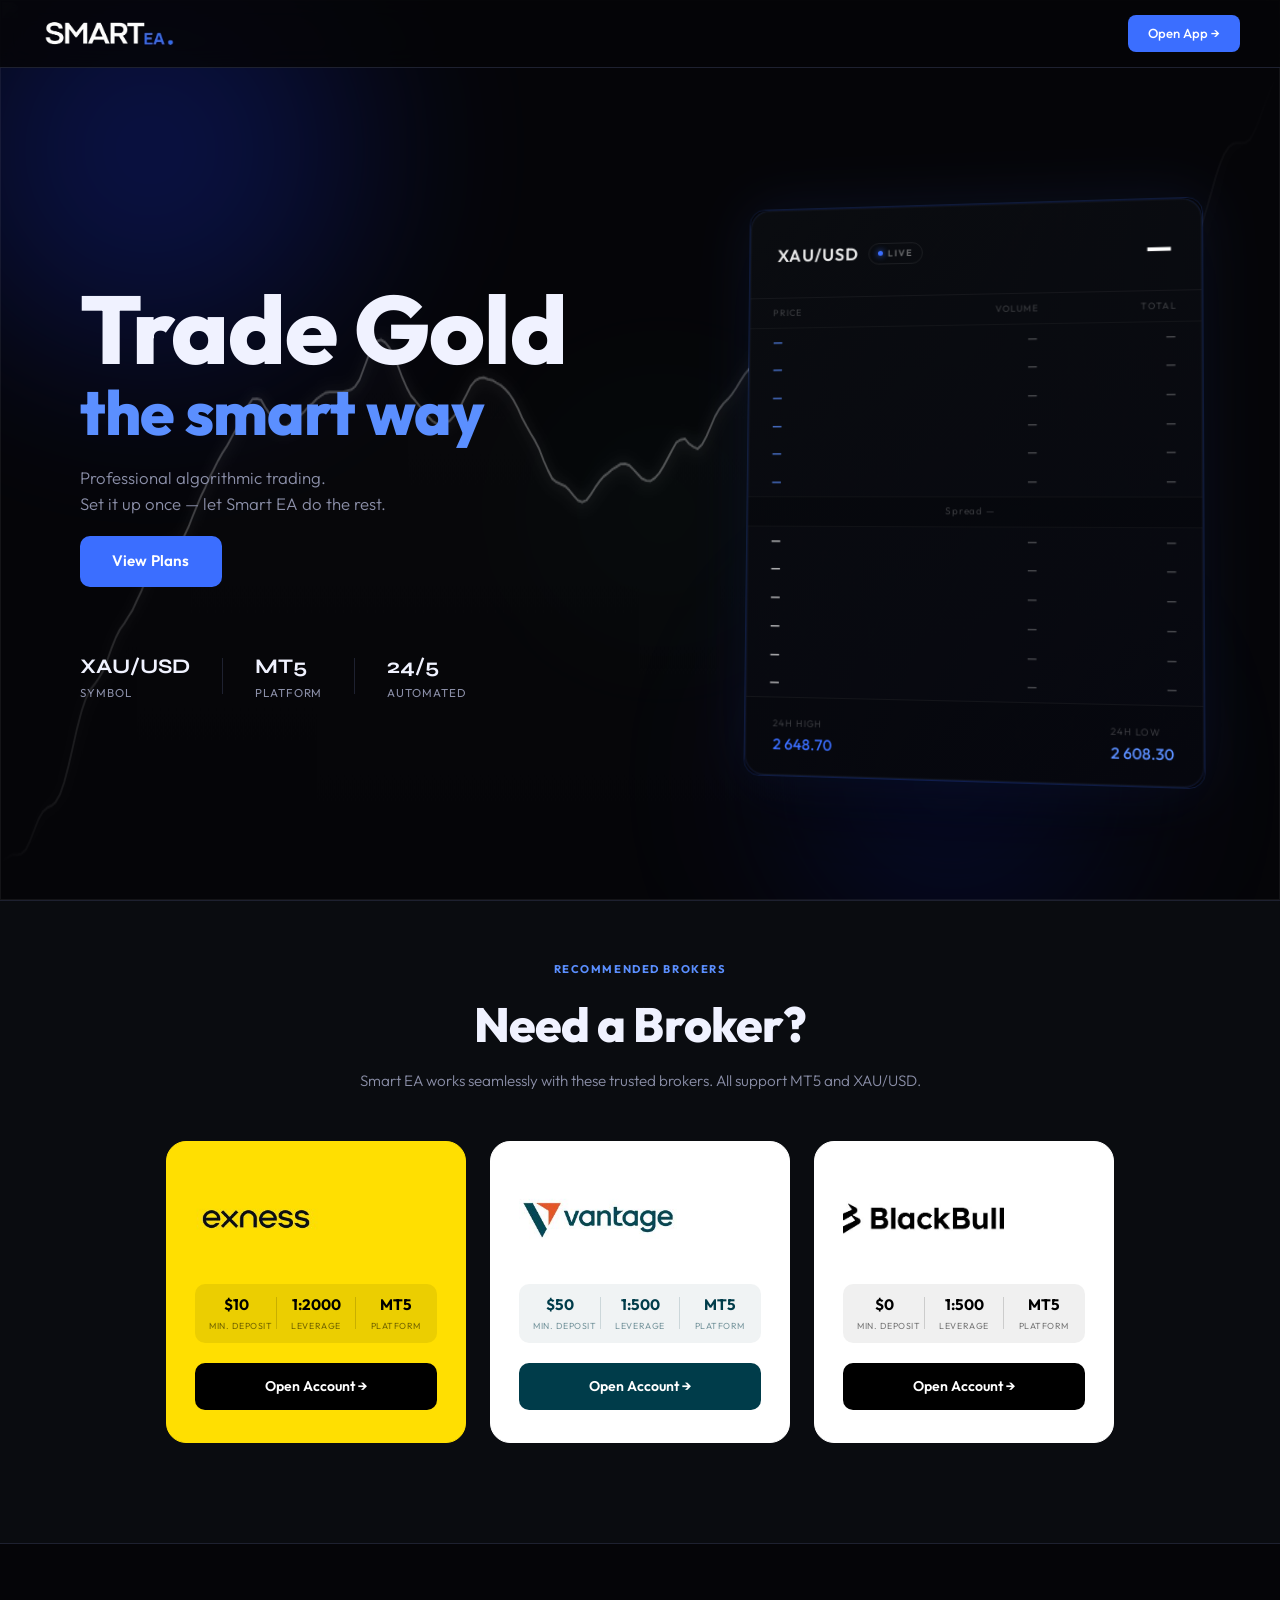
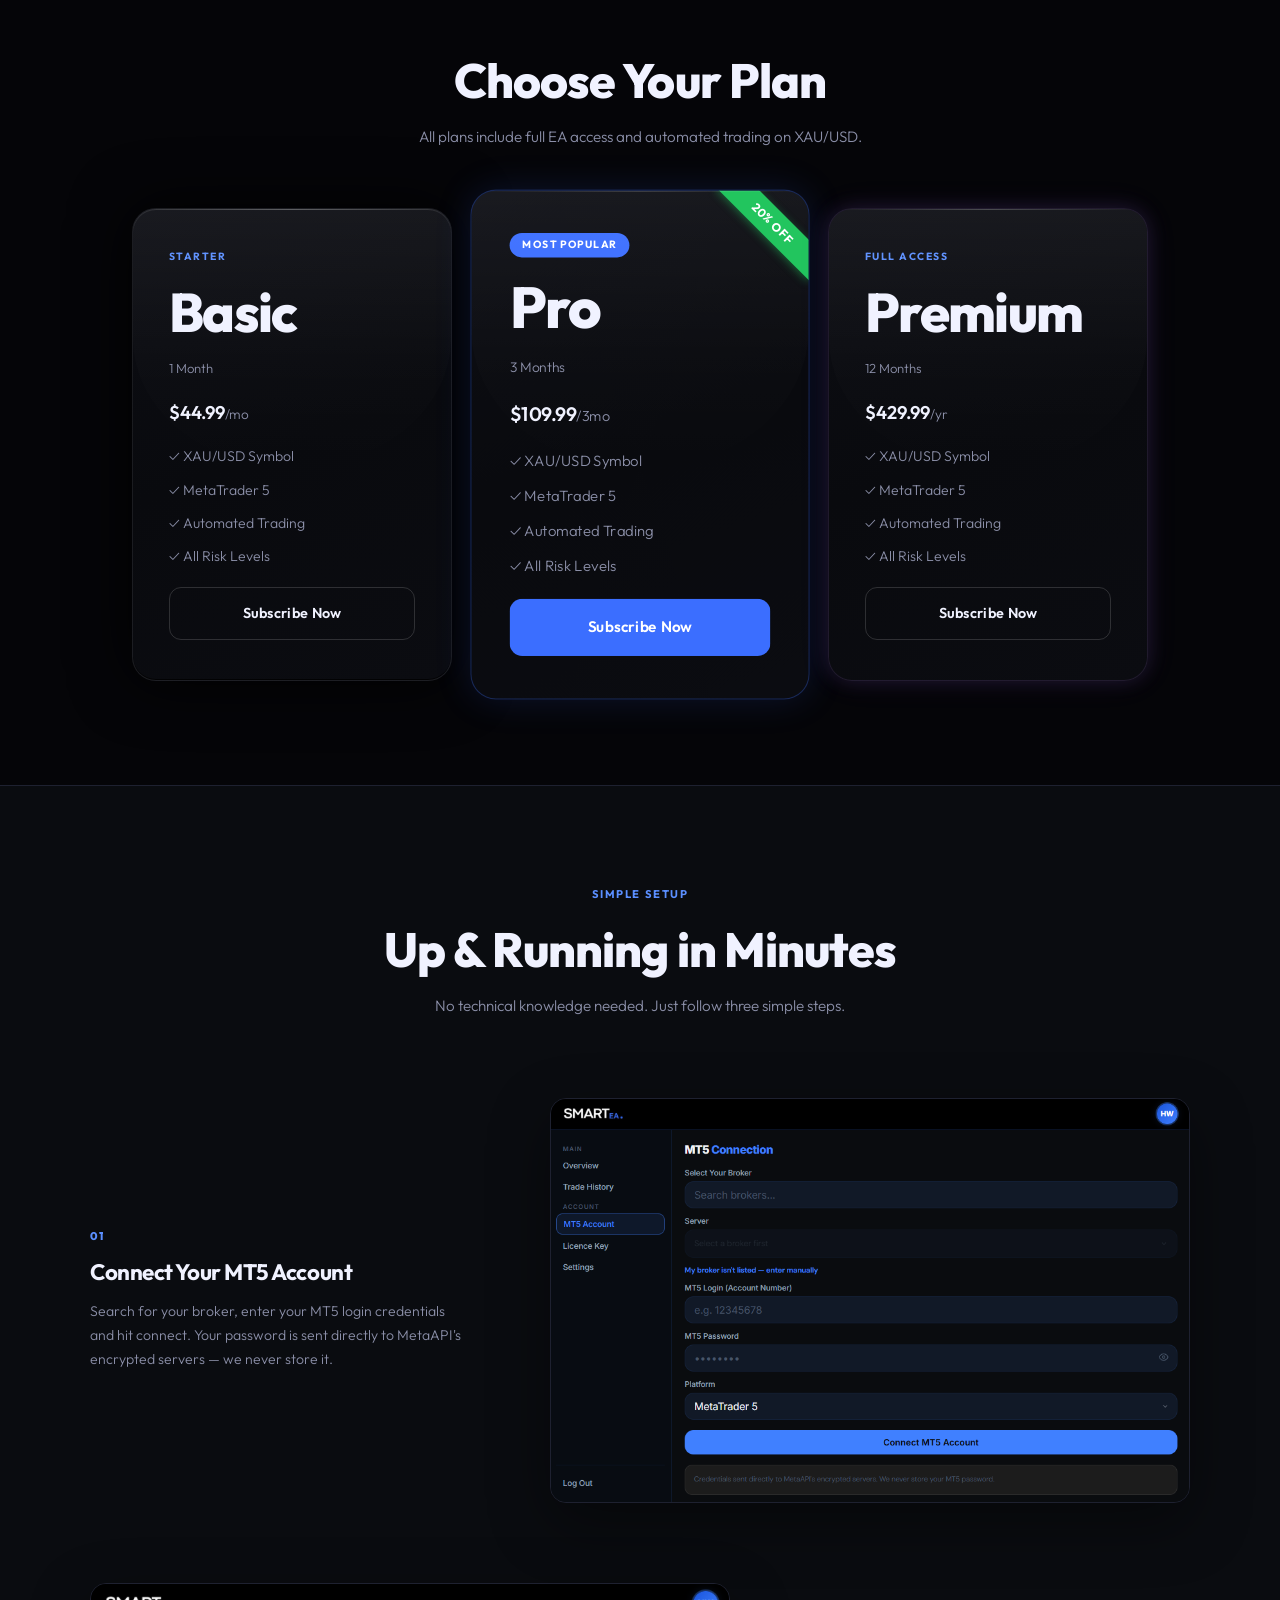
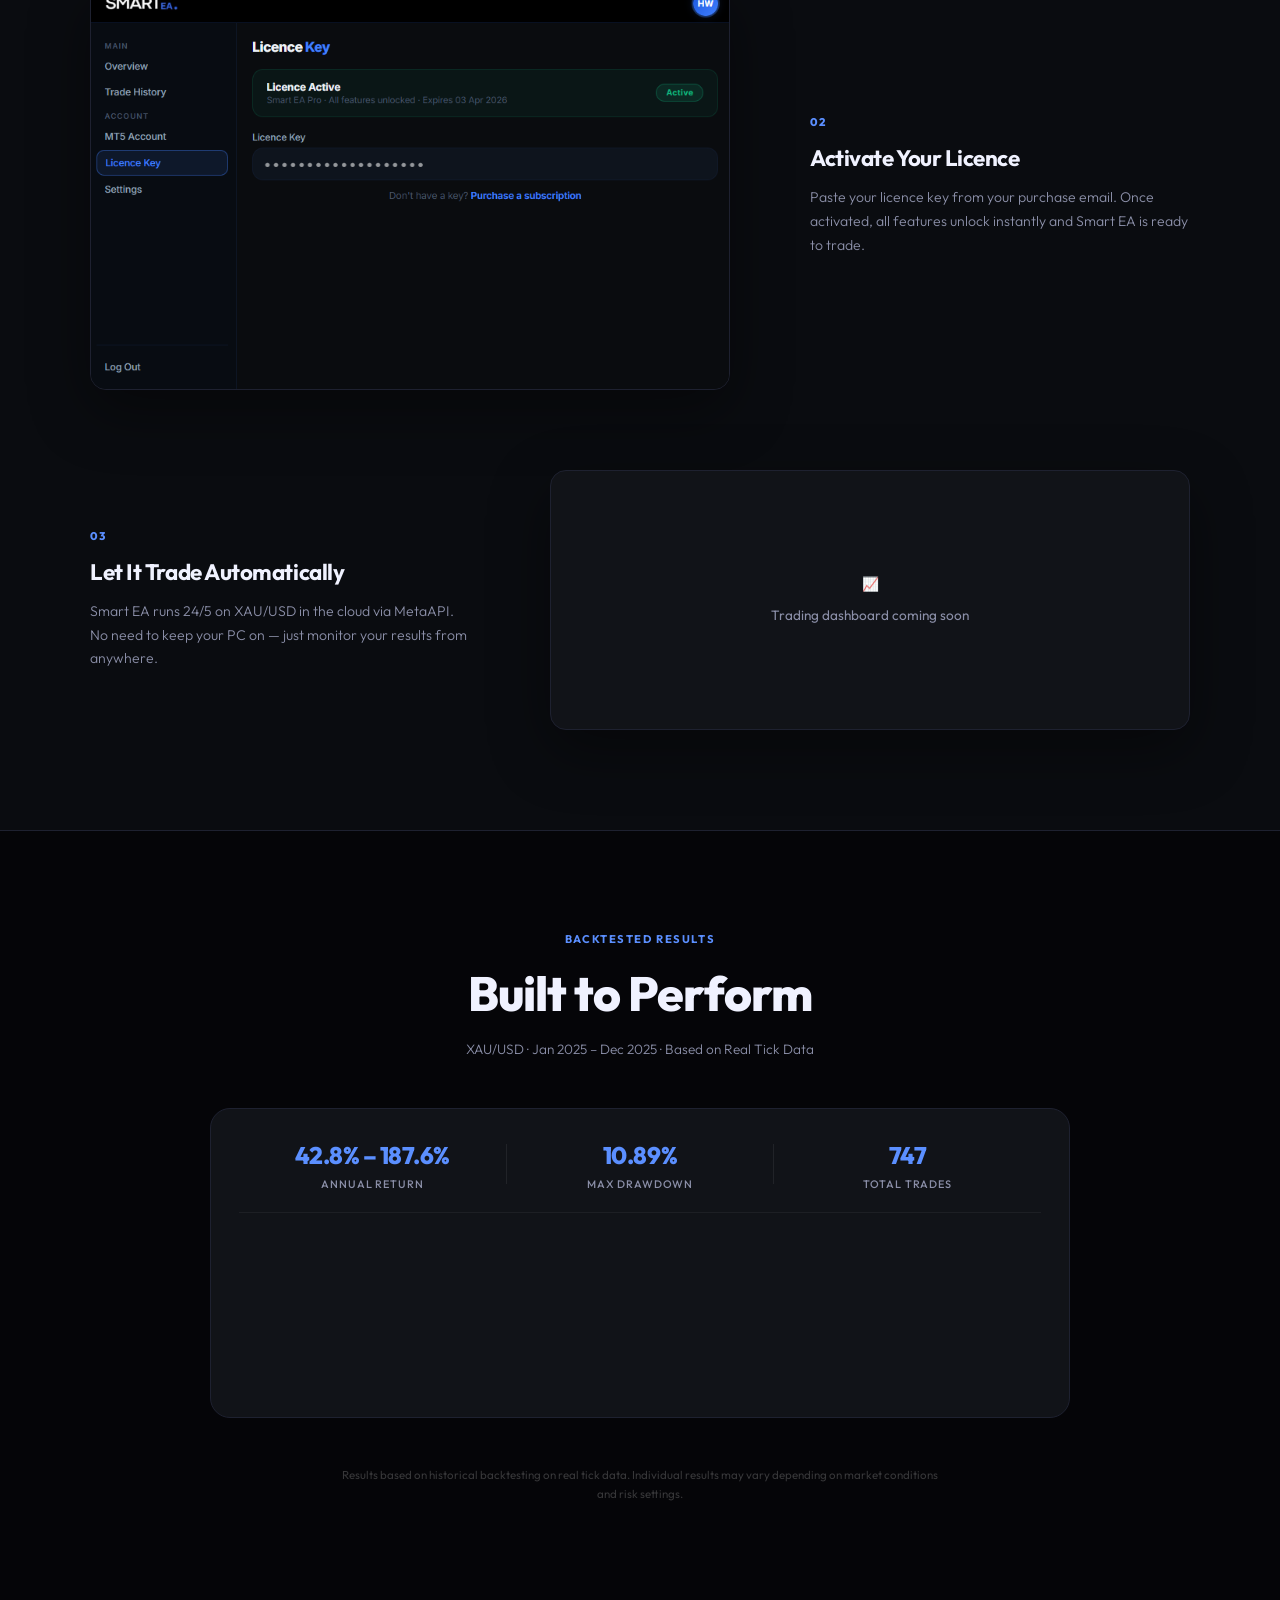
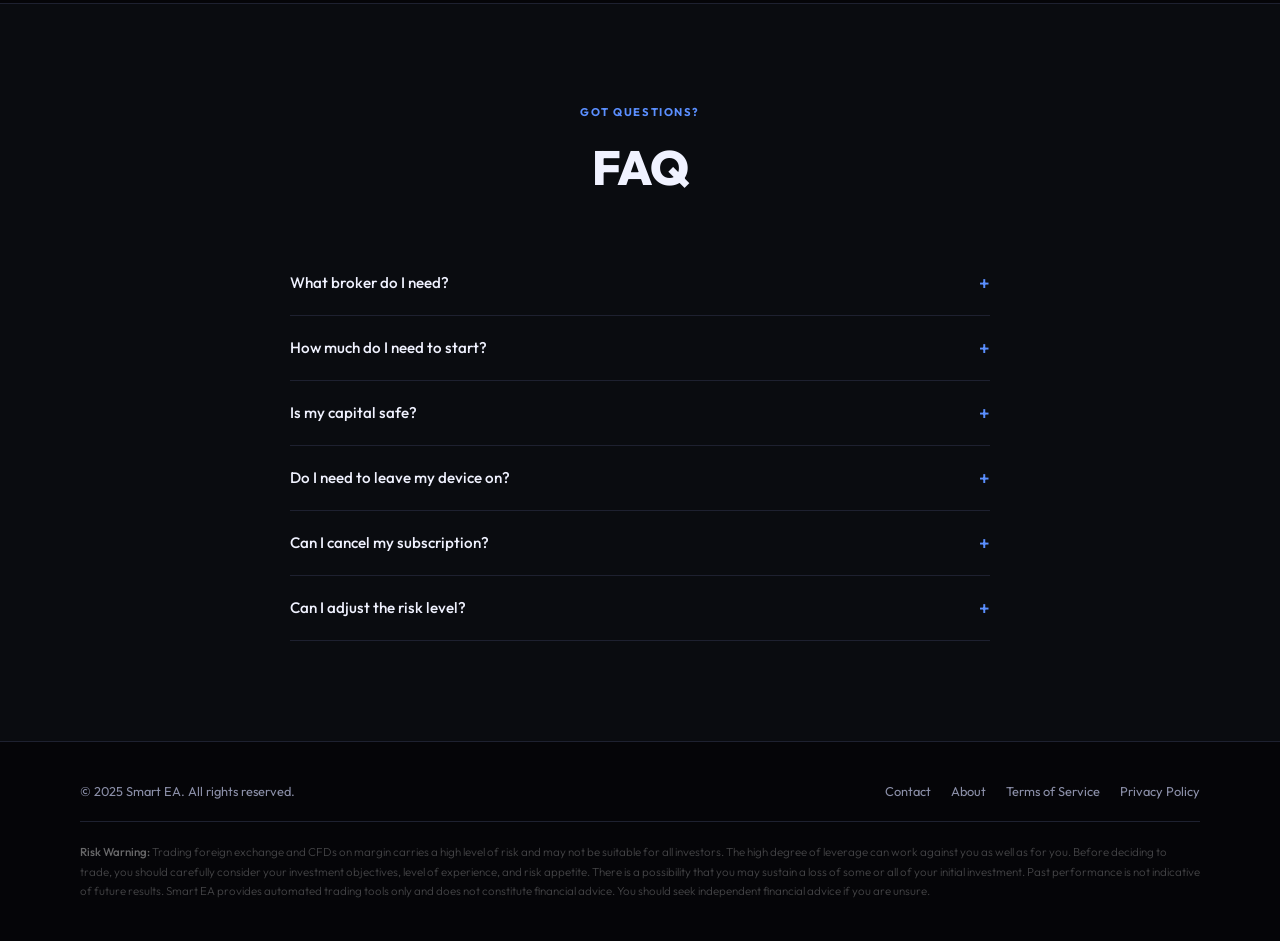
==== commit 19567249: "Add files via upload" ====
--- a/index.html
+++ b/index.html
@@ -147,7 +147,7 @@
         <li>✓ Automated Trading</li>
         <li>✓ All Risk Levels</li>
       </ul>
-      <a href="https://buy.stripe.com/4gMcMX8sxbG98XN1N9aIM02" target="_blank" class="btn-trial">Subscribe Now</a>
+      <a href="https://buy.stripe.com/6oUfZ94ch8tX6PF77taIM00" target="_blank" class="btn-trial">Subscribe Now</a>
     </div>
 
     <div class="plan-box pro-plan">
@@ -164,7 +164,7 @@
         <li>✓ Automated Trading</li>
         <li>✓ All Risk Levels</li>
       </ul>
-      <a href="https://buy.stripe.com/5kQbITaAF9y1b5V9fBaIM01" target="_blank" class="btn-trial">Subscribe Now</a>
+      <a href="https://buy.stripe.com/4gMcMX8sxbG98XN1N9aIM02" target="_blank" class="btn-trial">Subscribe Now</a>
     </div>
 
     <div class="plan-box premium-plan">
@@ -178,7 +178,7 @@
         <li>✓ Automated Trading</li>
         <li>✓ All Risk Levels</li>
       </ul>
-      <a href="https://buy.stripe.com/6oUfZ94ch8tX6PF77taIM00" target="_blank" class="btn-trial">Subscribe Now</a>
+      <a href="https://buy.stripe.com/5kQbITaAF9y1b5V9fBaIM01" target="_blank" class="btn-trial">Subscribe Now</a>
     </div>
 
   </div>
@@ -410,33 +410,40 @@
     if (footerEls[1]) footerEls[1].textContent = ob24Low.toFixed(2);
   }
 
-  async function fetchGoldPrice() {
-    try {
-      const res = await fetch('https://api.twelvedata.com/price?symbol=XAU/USD&apikey=9c35c8178da240789f43fac6d92b734e');
-      const data = await res.json();
-      if (data && data.price) {
-        obPrevMid = obMid;
-        obMid = parseFloat(data.price);
-      }
-    } catch(e) {
-      obPrevMid = obMid;
-      obMid += (Math.random() - 0.5) * 0.40;
-    }
-    renderOrderBook();
-  }
-
+  // Fetch 24h high/low once on load
   async function fetchGoldQuote() {
     try {
-      const res = await fetch('https://api.twelvedata.com/quote?symbol=XAU/USD&apikey=9c35c8178da240789f43fac6d92b734e');
+      const res = await fetch('https://api.binance.com/api/v3/ticker/24hr?symbol=PAXGUSDT');
       const data = await res.json();
-      if (data && data.high) ob24High = parseFloat(data.high);
-      if (data && data.low)  ob24Low  = parseFloat(data.low);
+      if (data && data.lastPrice) {
+        obPrevMid = obMid;
+        obMid = parseFloat(data.lastPrice);
+        if (data.highPrice) ob24High = parseFloat(data.highPrice);
+        if (data.lowPrice)  ob24Low  = parseFloat(data.lowPrice);
+        renderOrderBook();
+      }
     } catch(e) {}
   }
 
+  // Stream live trades via WebSocket
+  function connectGoldWebSocket() {
+    const ws = new WebSocket('wss://stream.binance.com:9443/ws/paxgusdt@aggTrade');
+    ws.onmessage = (event) => {
+      try {
+        const msg = JSON.parse(event.data);
+        if (msg.p) {
+          obPrevMid = obMid;
+          obMid = parseFloat(msg.p);
+          renderOrderBook();
+        }
+      } catch(e) {}
+    };
+    ws.onclose = () => setTimeout(connectGoldWebSocket, 3000);
+    ws.onerror = () => ws.close();
+  }
+
   fetchGoldQuote();
-  fetchGoldPrice();
-  setInterval(fetchGoldPrice, 120000);
+  connectGoldWebSocket();
 
   const heroBgCanvas = document.getElementById('heroBgChart');
   function resizeHeroCanvas() {
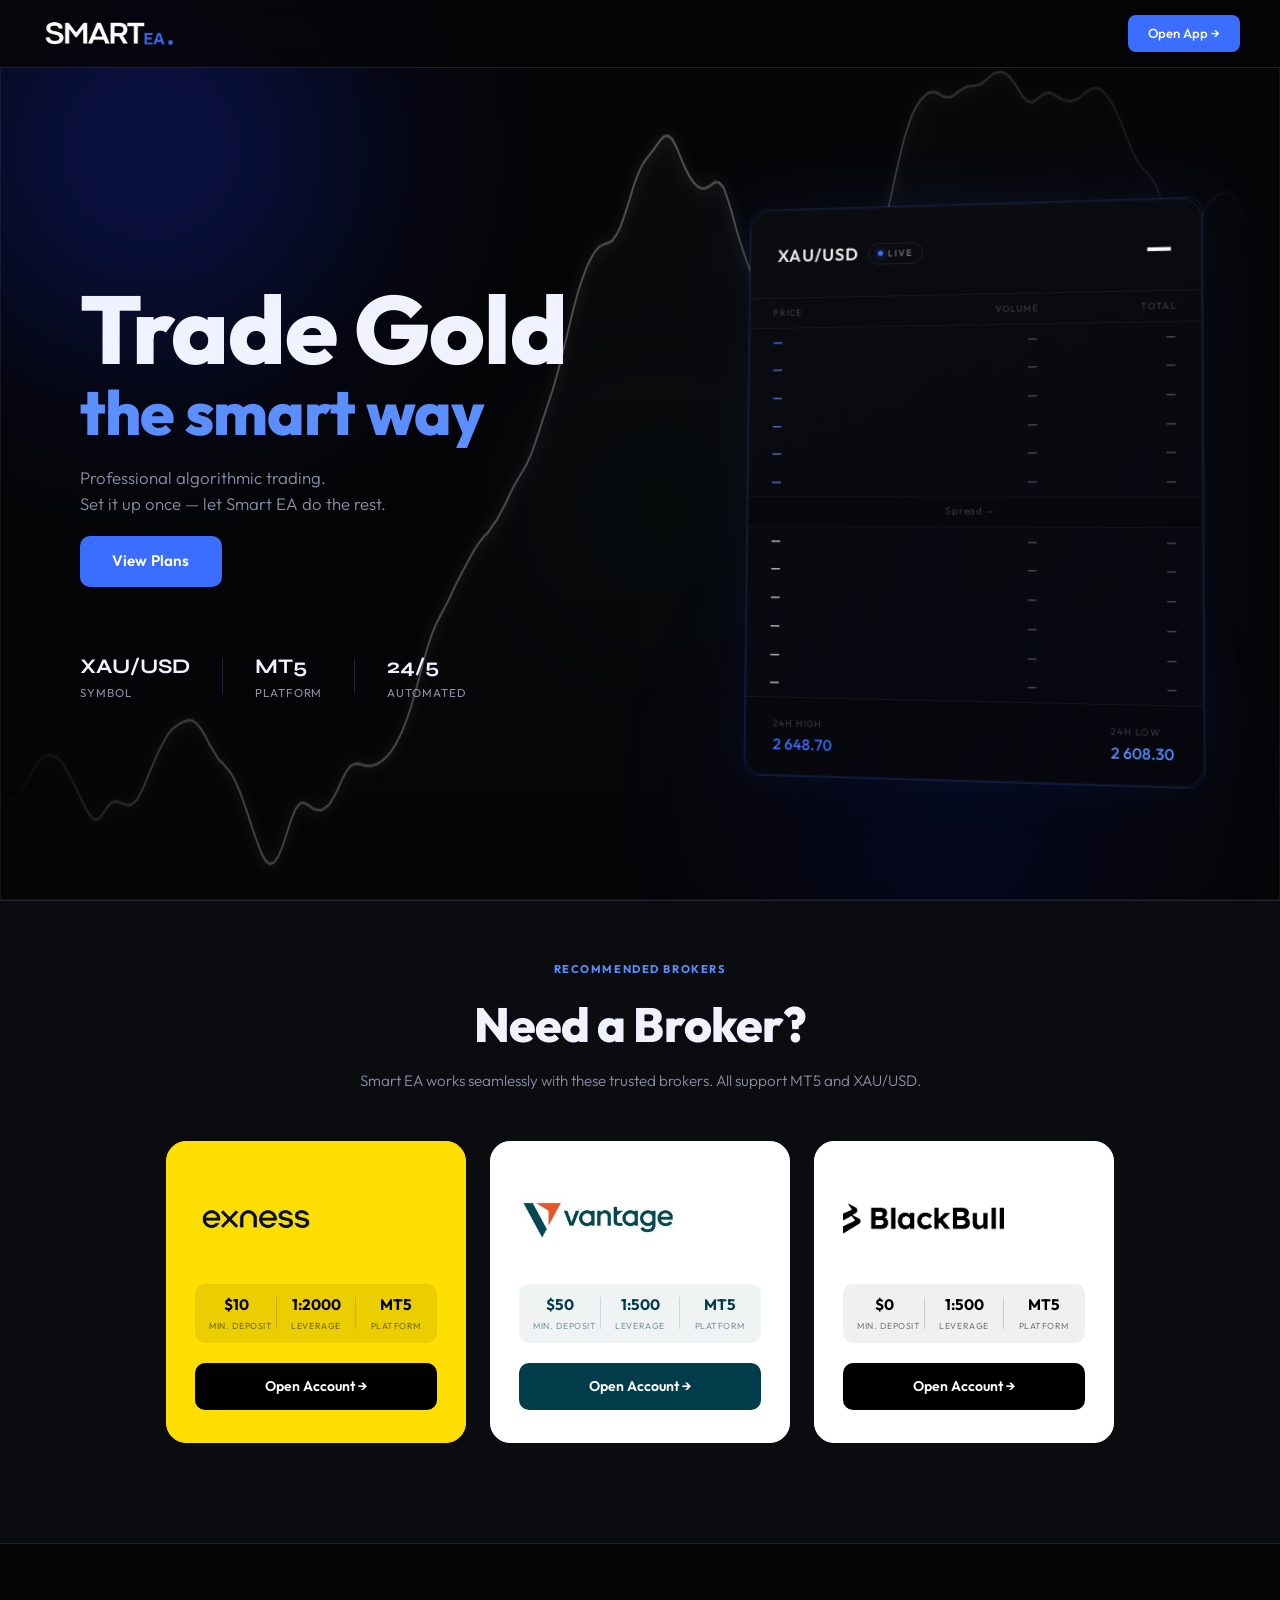
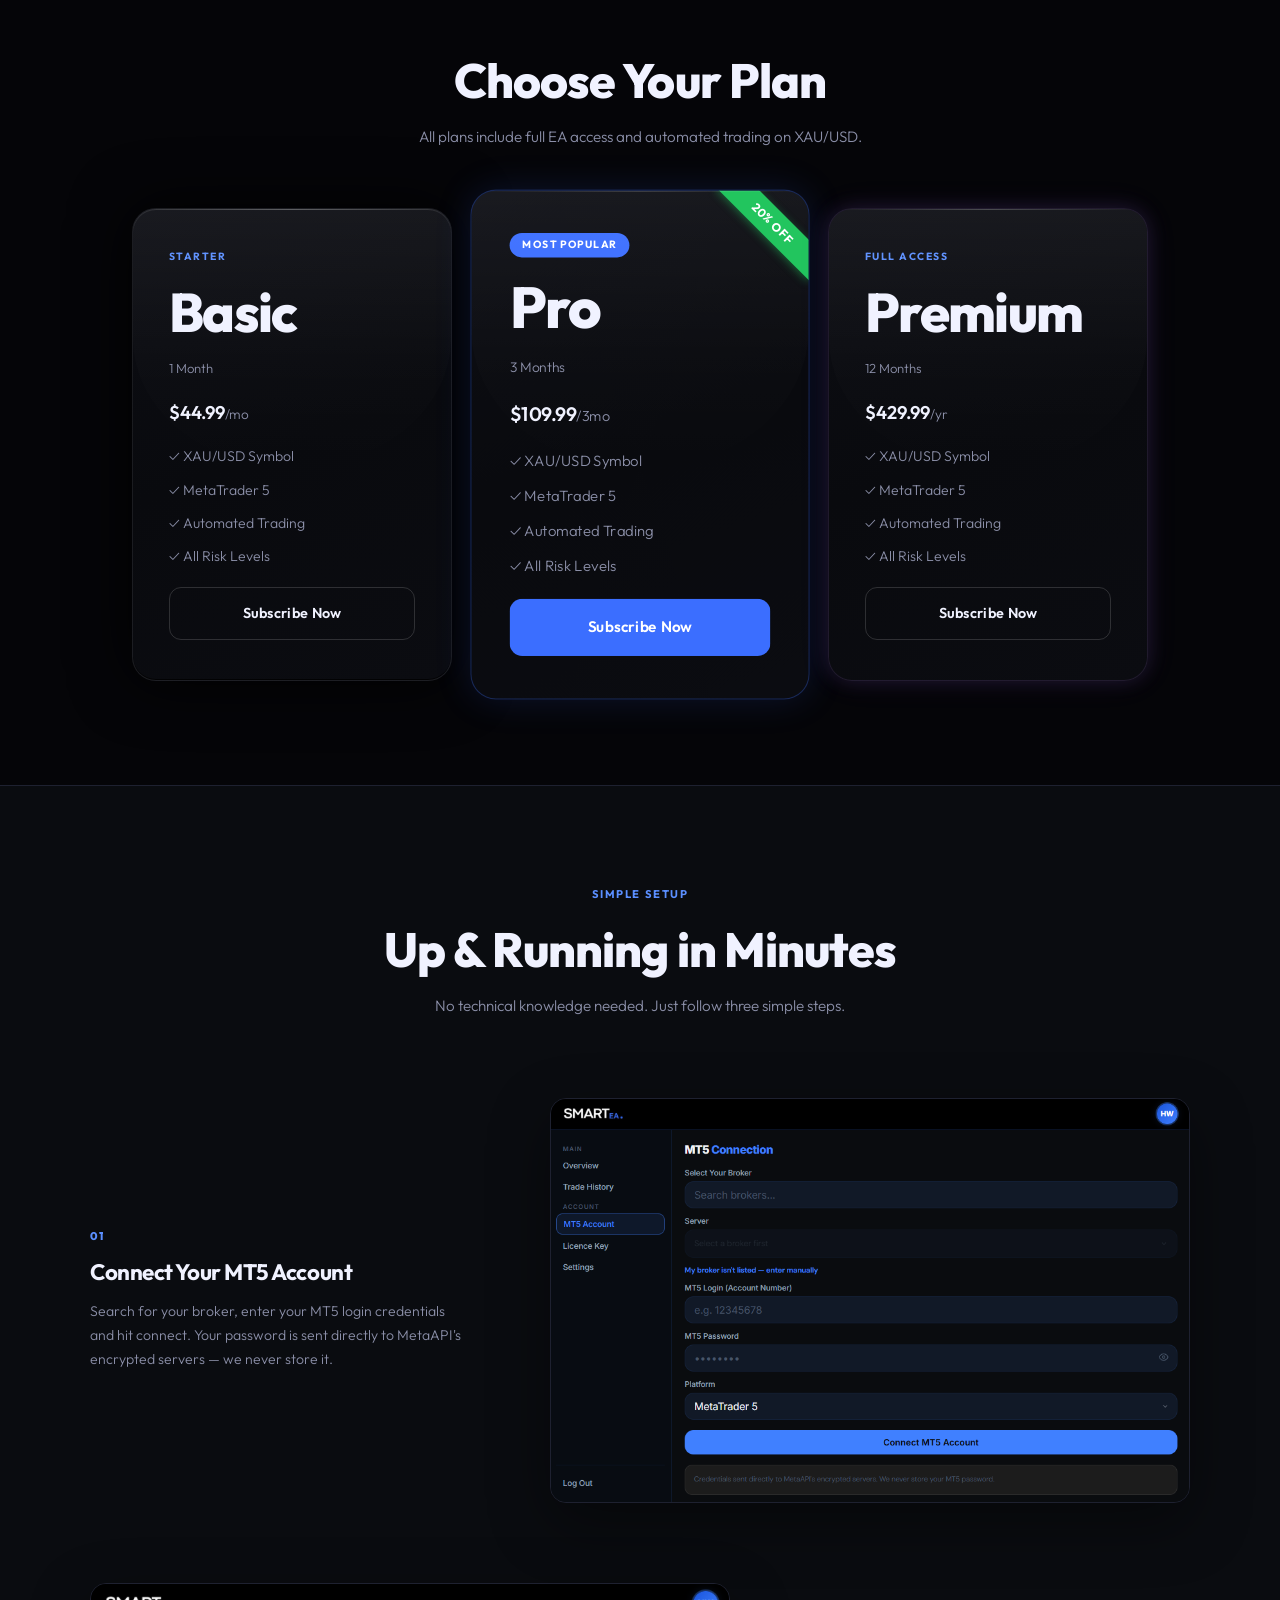
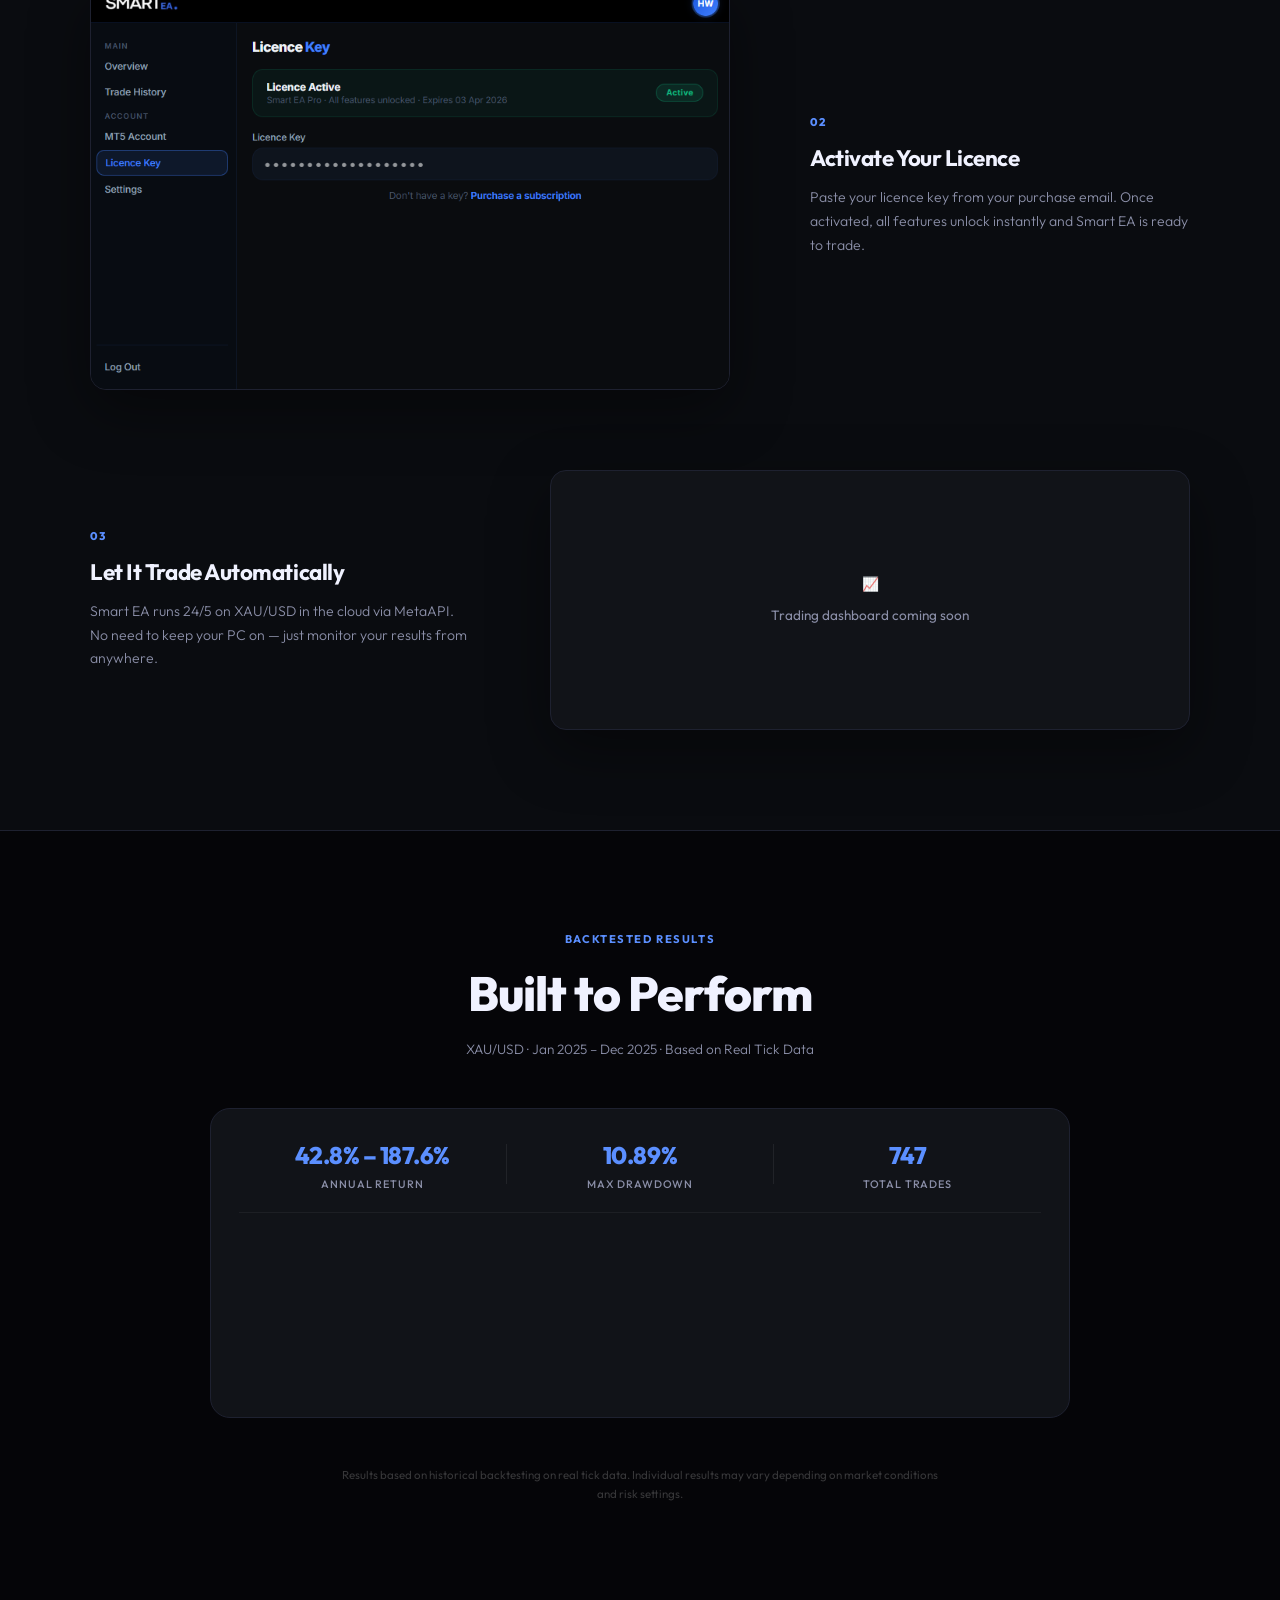
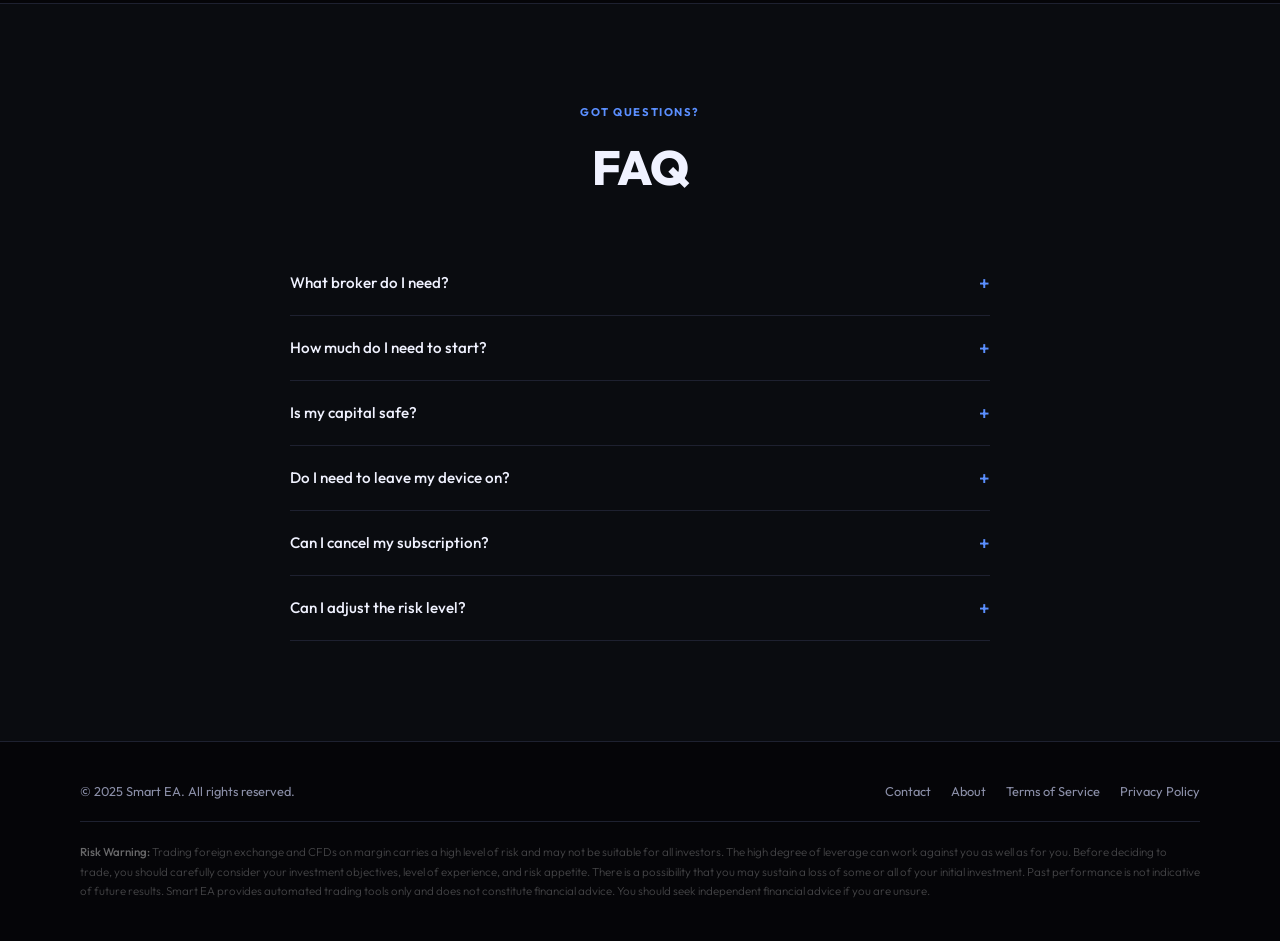
==== commit 66d658dd: "Add files via upload" ====
--- a/index.html
+++ b/index.html
@@ -147,7 +147,7 @@
         <li>✓ Automated Trading</li>
         <li>✓ All Risk Levels</li>
       </ul>
-      <a href="https://buy.stripe.com/6oUfZ94ch8tX6PF77taIM00" target="_blank" class="btn-trial">Subscribe Now</a>
+      <a href="https://buy.stripe.com/5kQdR1fUZ5hLde3bnJaIM03" target="_blank" class="btn-trial">Subscribe Now</a>
     </div>
 
     <div class="plan-box pro-plan">
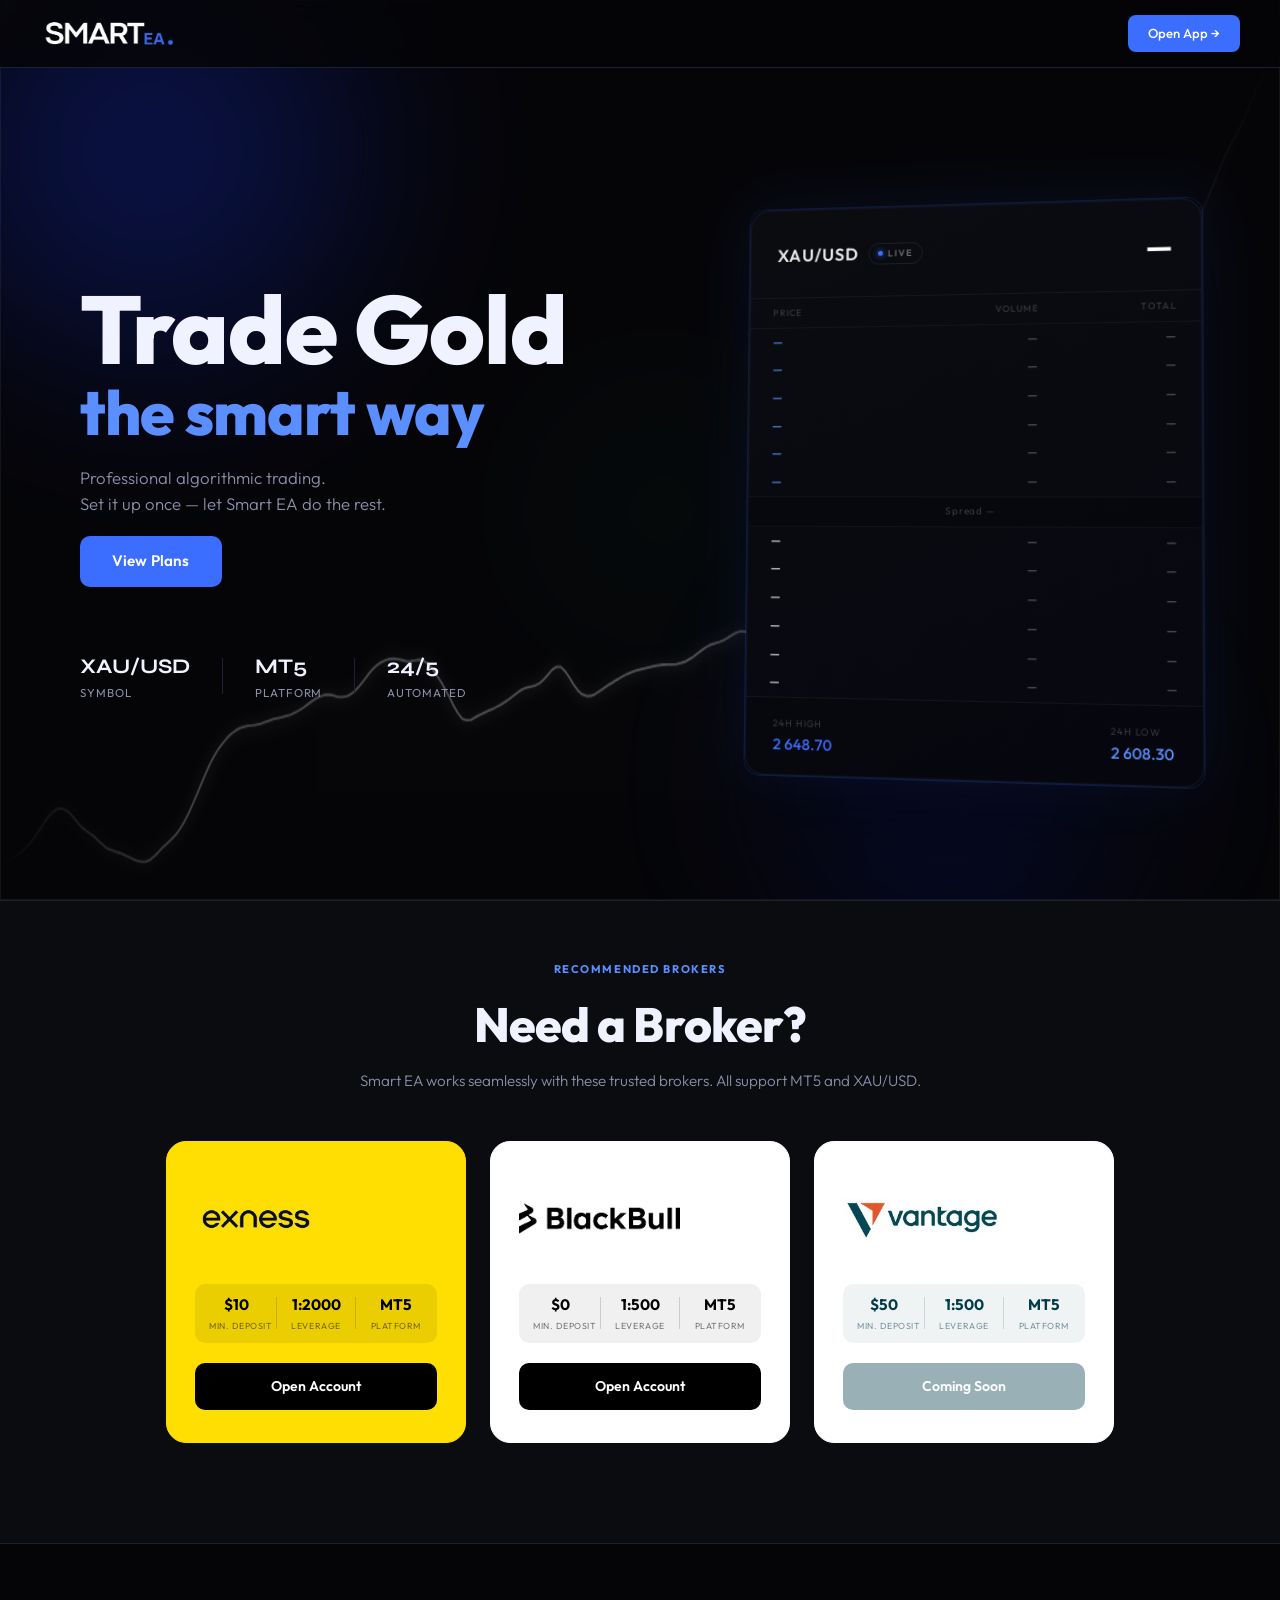
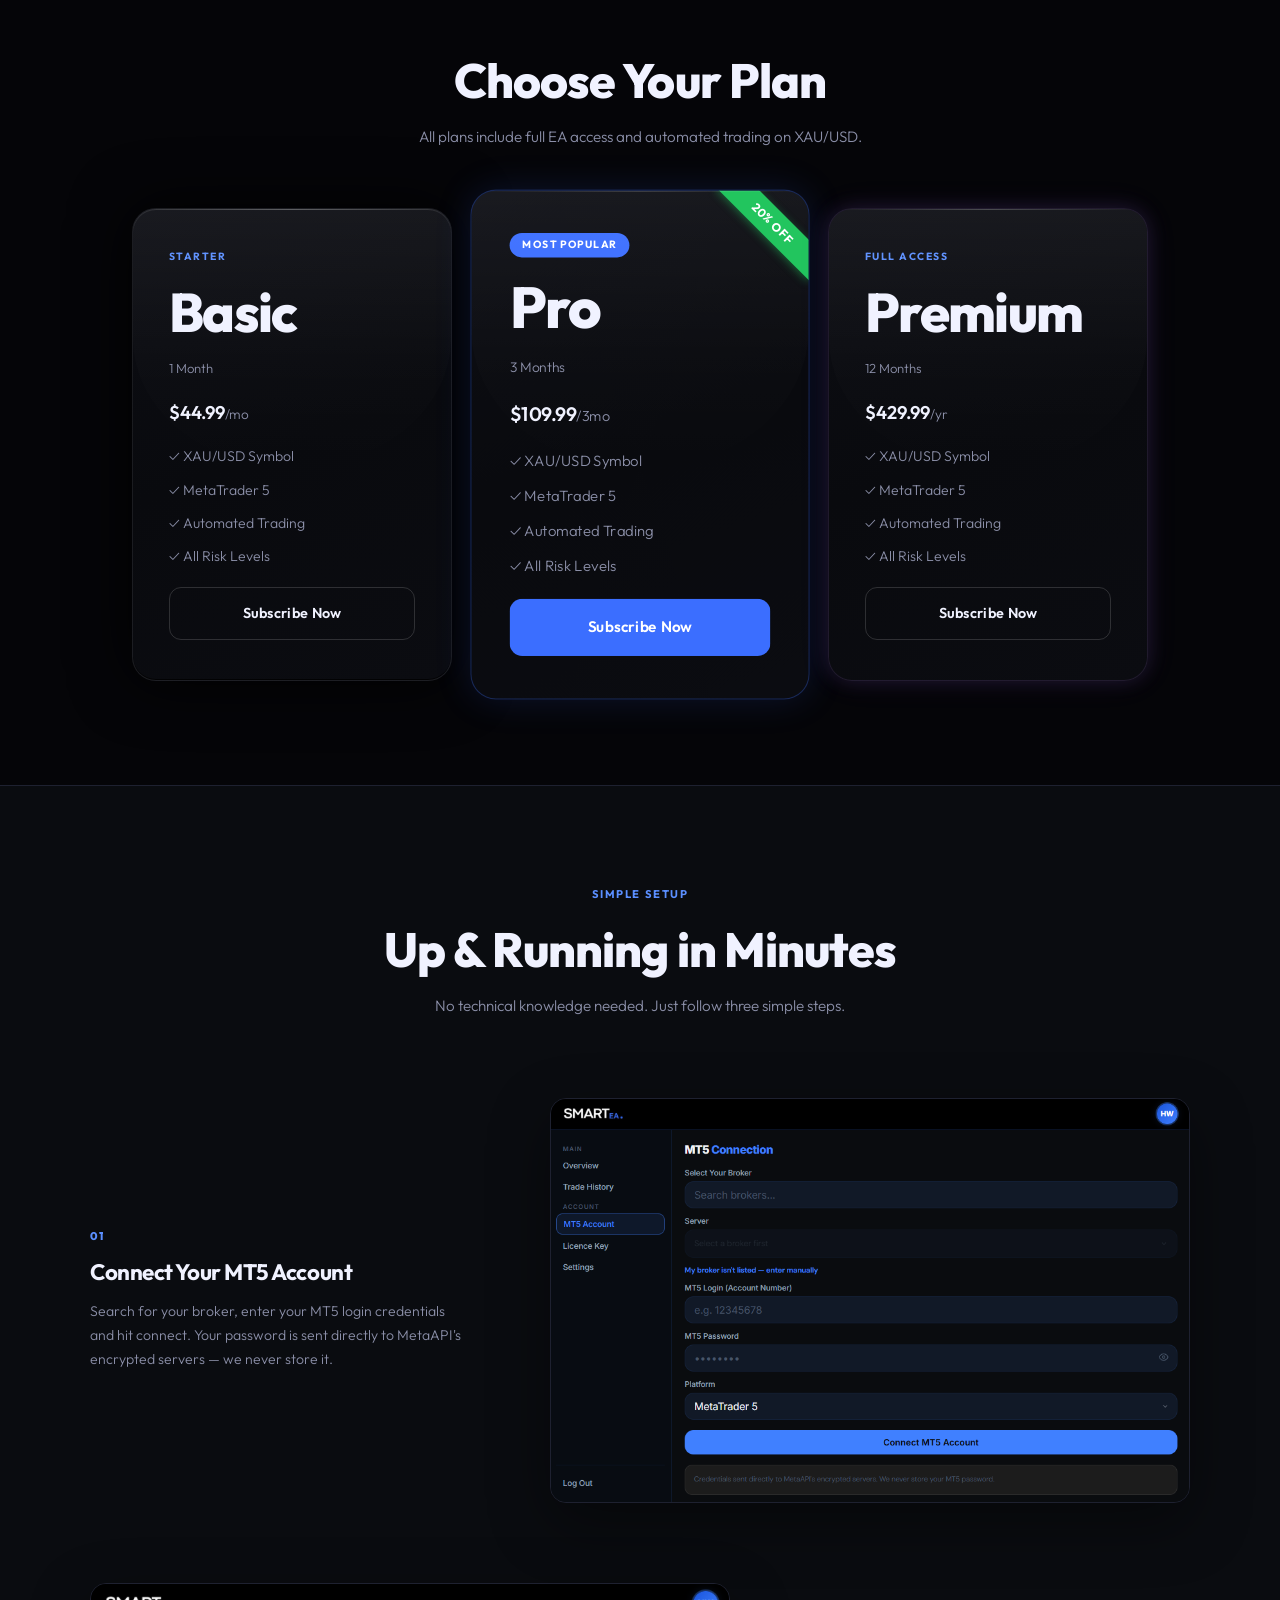
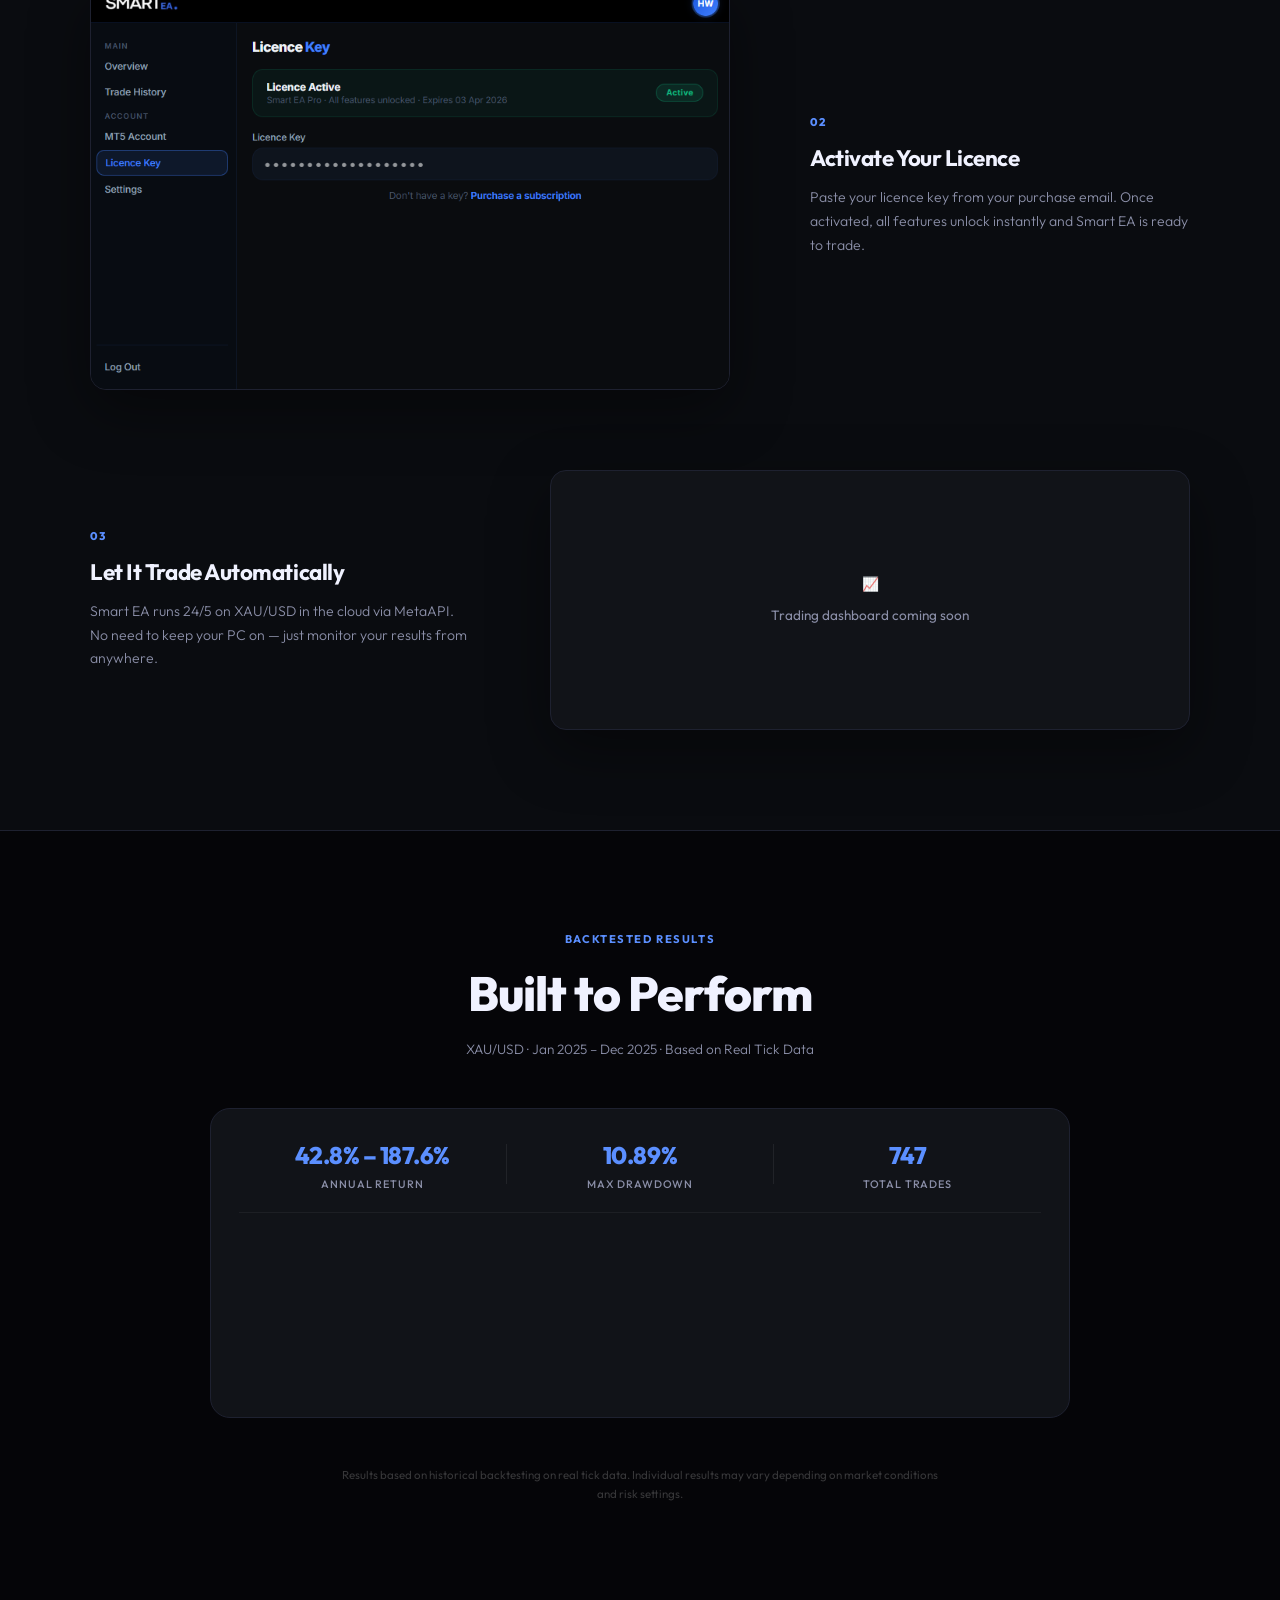
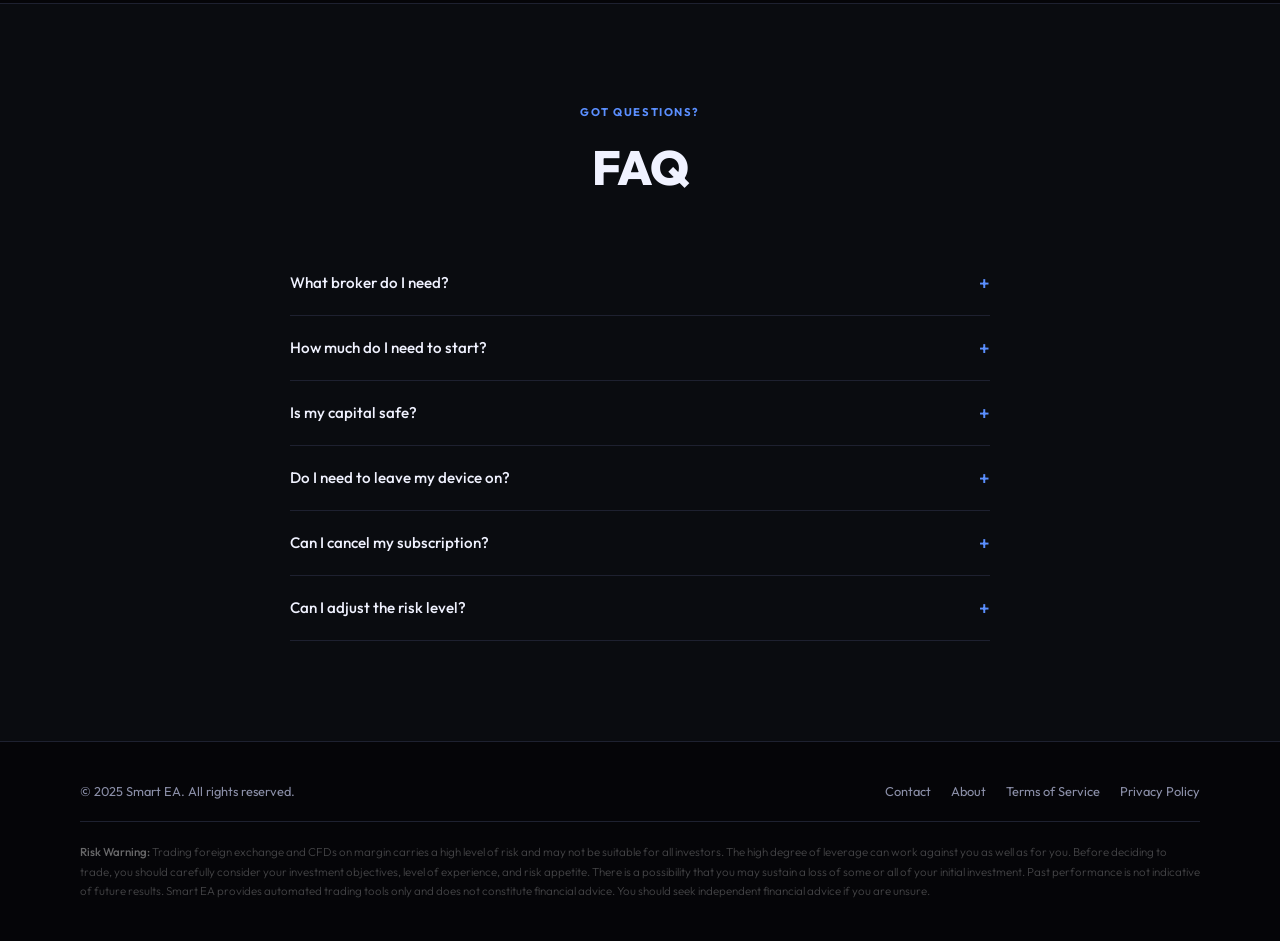
==== commit cc5b90a4: "Add files via upload" ====
--- a/index.html
+++ b/index.html
@@ -93,7 +93,21 @@
         <div class="broker-stat-div"></div>
         <div class="broker-stat"><div class="broker-stat-val">MT5</div><div class="broker-stat-label">Platform</div></div>
       </div>
-      <a href="https://one.exnessonelink.com/boarding/sign-up/a/c_7l35eyp5x8" target="_blank" class="broker-btn">Open Account →</a>
+      <a href="https://one.exnessonelink.com/boarding/sign-up/a/c_7l35eyp5x8" target="_blank" class="broker-btn">Open Account</a>
+    </div>
+
+    <div class="broker-card blackbull-card">
+      <div class="broker-logo-wrap">
+        <img src="images/broker-blackbull.png" alt="BlackBull" class="broker-logo-img">
+      </div>
+      <div class="broker-details">
+        <div class="broker-stat"><div class="broker-stat-val">$0</div><div class="broker-stat-label">Min. Deposit</div></div>
+        <div class="broker-stat-div"></div>
+        <div class="broker-stat"><div class="broker-stat-val">1:500</div><div class="broker-stat-label">Leverage</div></div>
+        <div class="broker-stat-div"></div>
+        <div class="broker-stat"><div class="broker-stat-val">MT5</div><div class="broker-stat-label">Platform</div></div>
+      </div>
+      <a href="https://go.blackbull.com/visit/?bta=43140&brand=blackbull" target="_blank" class="broker-btn">Open Account</a>
     </div>
 
     <div class="broker-card vantage-card">
@@ -107,21 +121,7 @@
         <div class="broker-stat-div"></div>
         <div class="broker-stat"><div class="broker-stat-val">MT5</div><div class="broker-stat-label">Platform</div></div>
       </div>
-      <a href="#" target="_blank" class="broker-btn">Open Account →</a>
-    </div>
-
-    <div class="broker-card blackbull-card">
-      <div class="broker-logo-wrap">
-        <img src="images/broker-blackbull.png" alt="BlackBull" class="broker-logo-img">
-      </div>
-      <div class="broker-details">
-        <div class="broker-stat"><div class="broker-stat-val">$0</div><div class="broker-stat-label">Min. Deposit</div></div>
-        <div class="broker-stat-div"></div>
-        <div class="broker-stat"><div class="broker-stat-val">1:500</div><div class="broker-stat-label">Leverage</div></div>
-        <div class="broker-stat-div"></div>
-        <div class="broker-stat"><div class="broker-stat-val">MT5</div><div class="broker-stat-label">Platform</div></div>
-      </div>
-      <a href="#" target="_blank" class="broker-btn">Open Account →</a>
+      <a class="broker-btn broker-btn-locked" style="opacity:0.4;cursor:not-allowed;pointer-events:none;">Coming Soon</a>
     </div>
 
   </div>
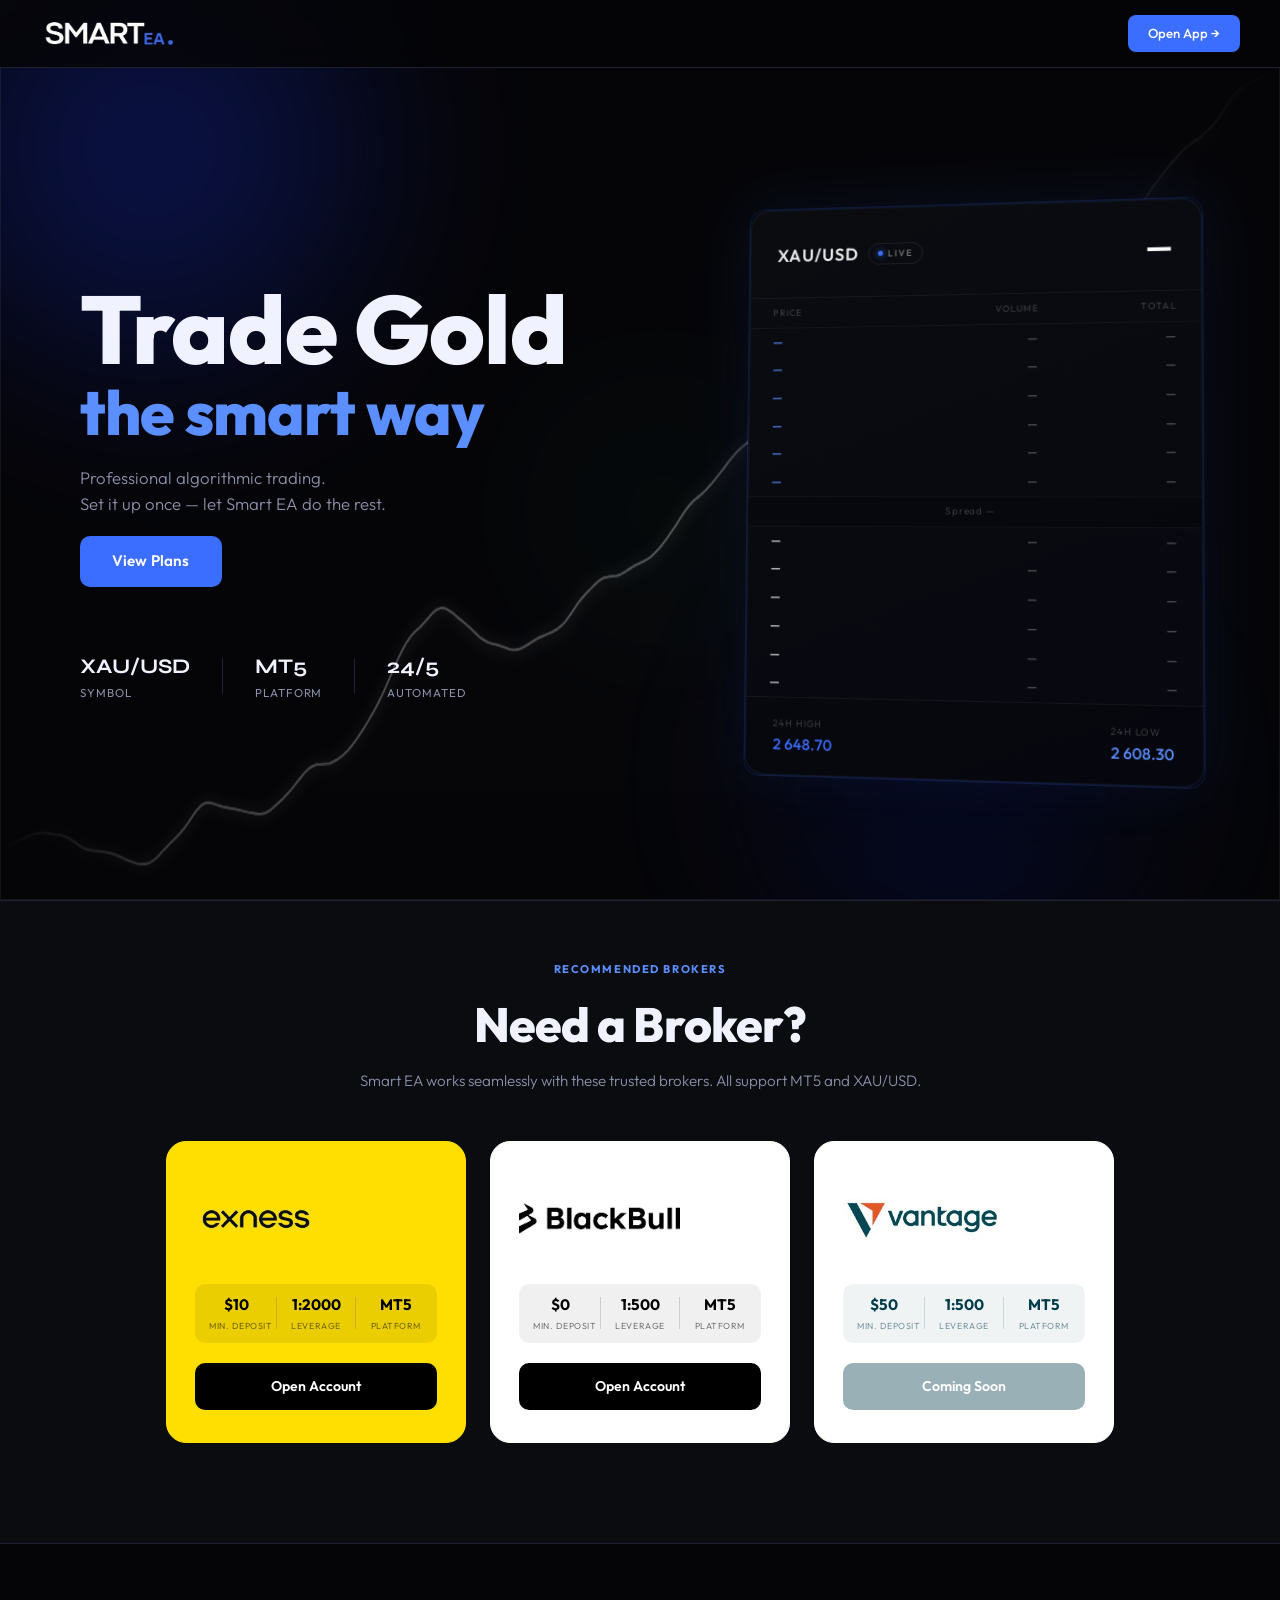
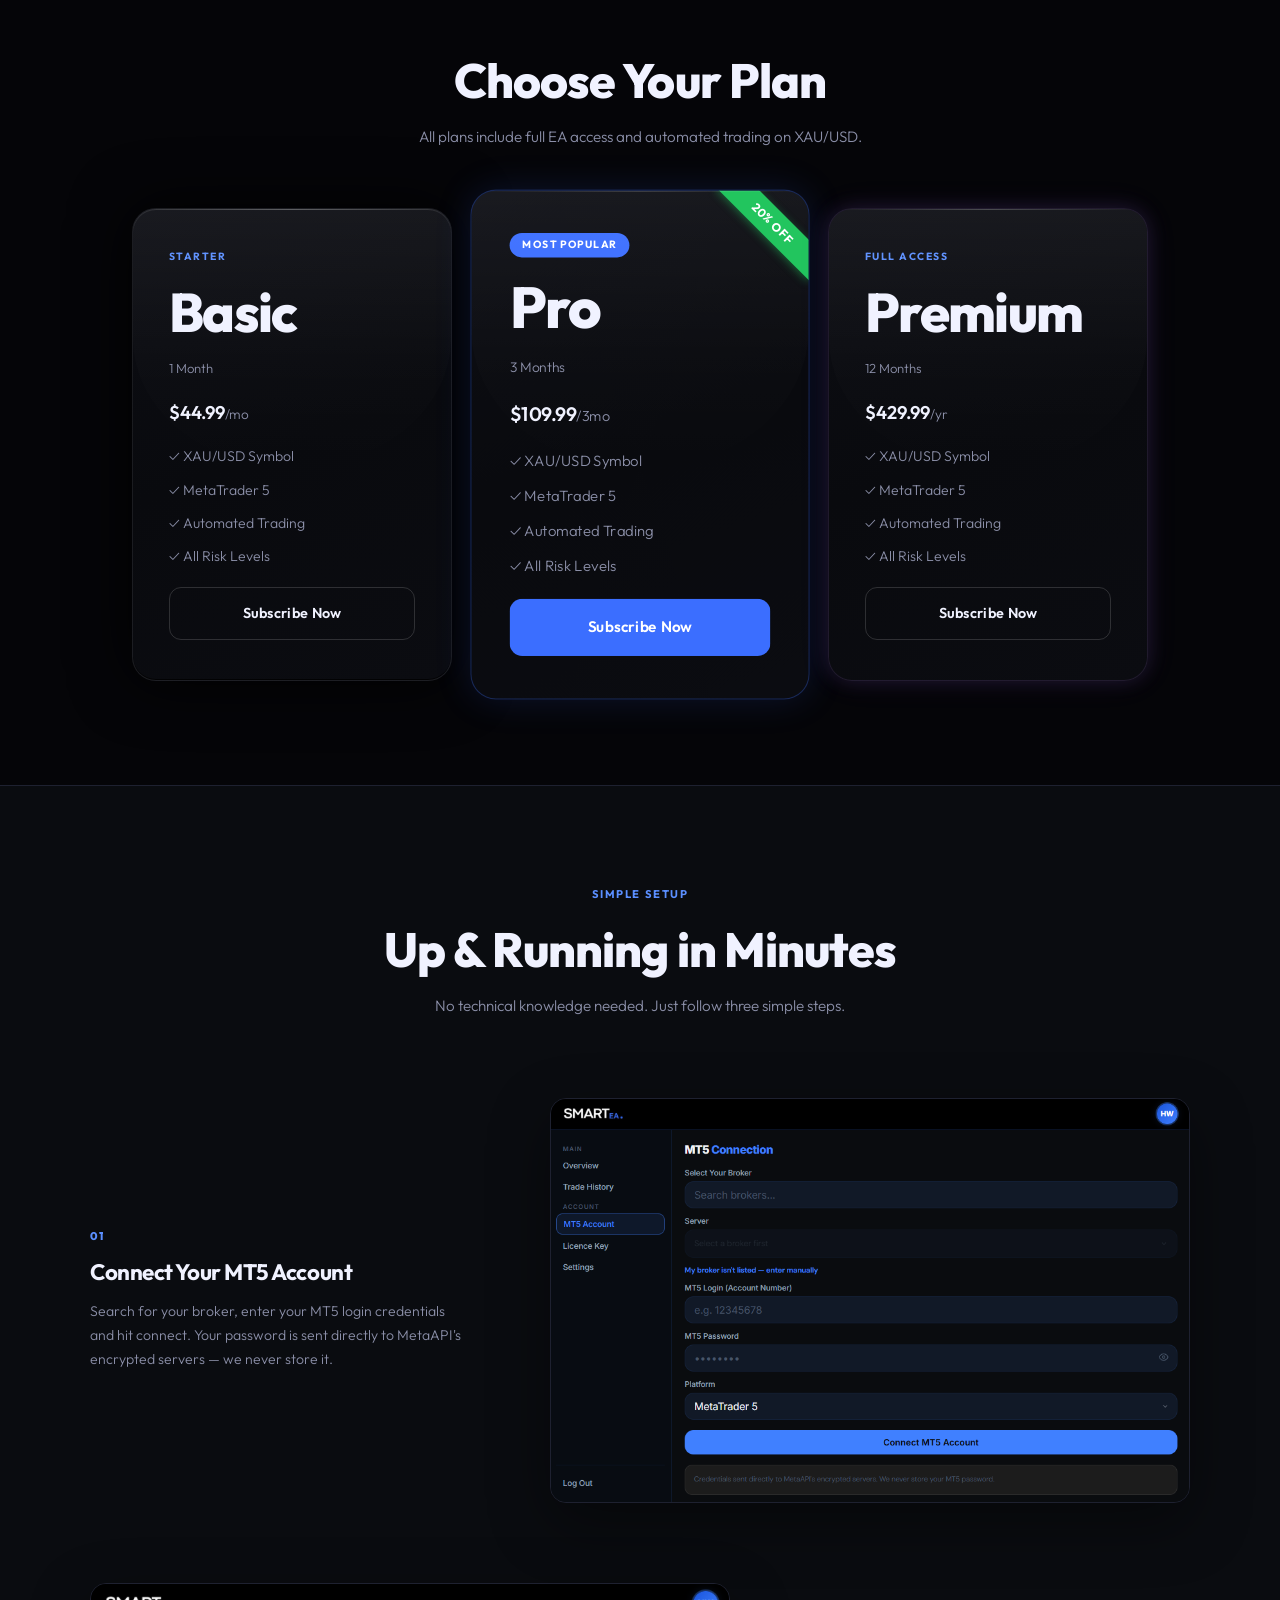
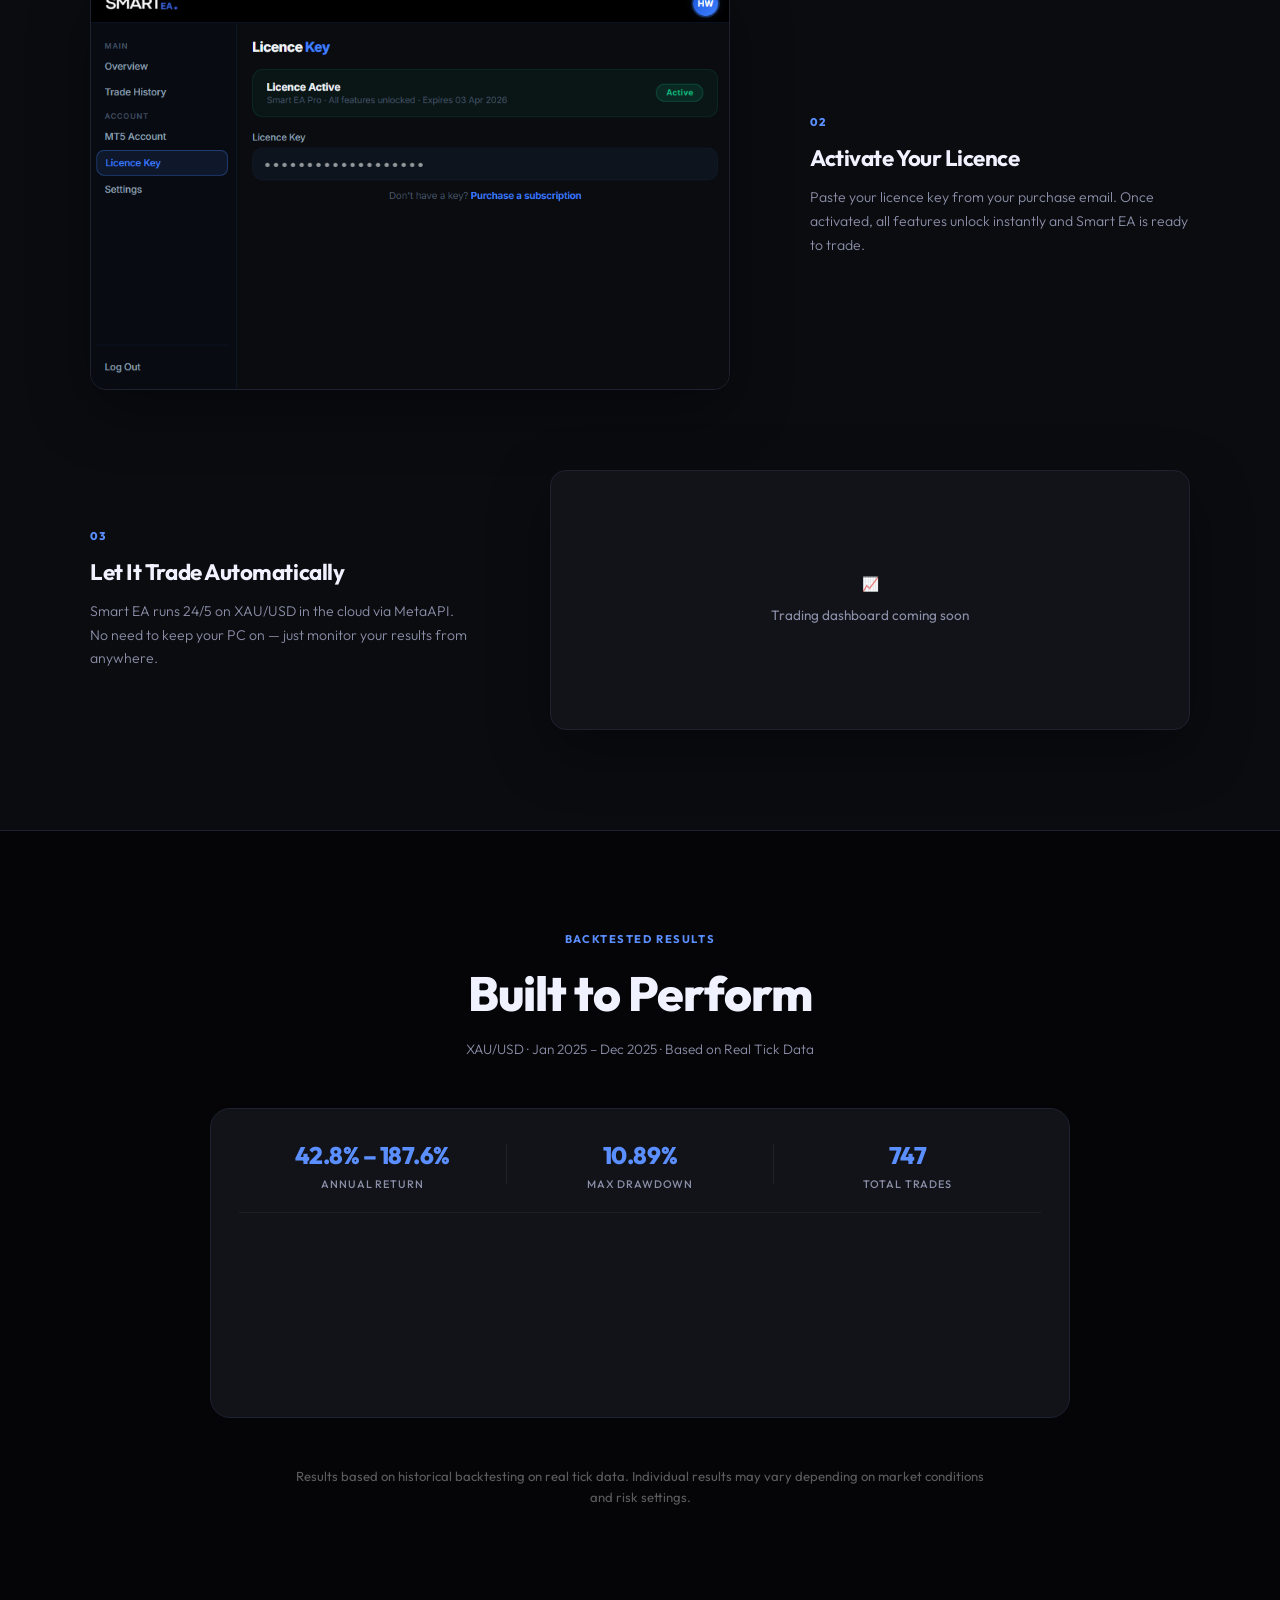
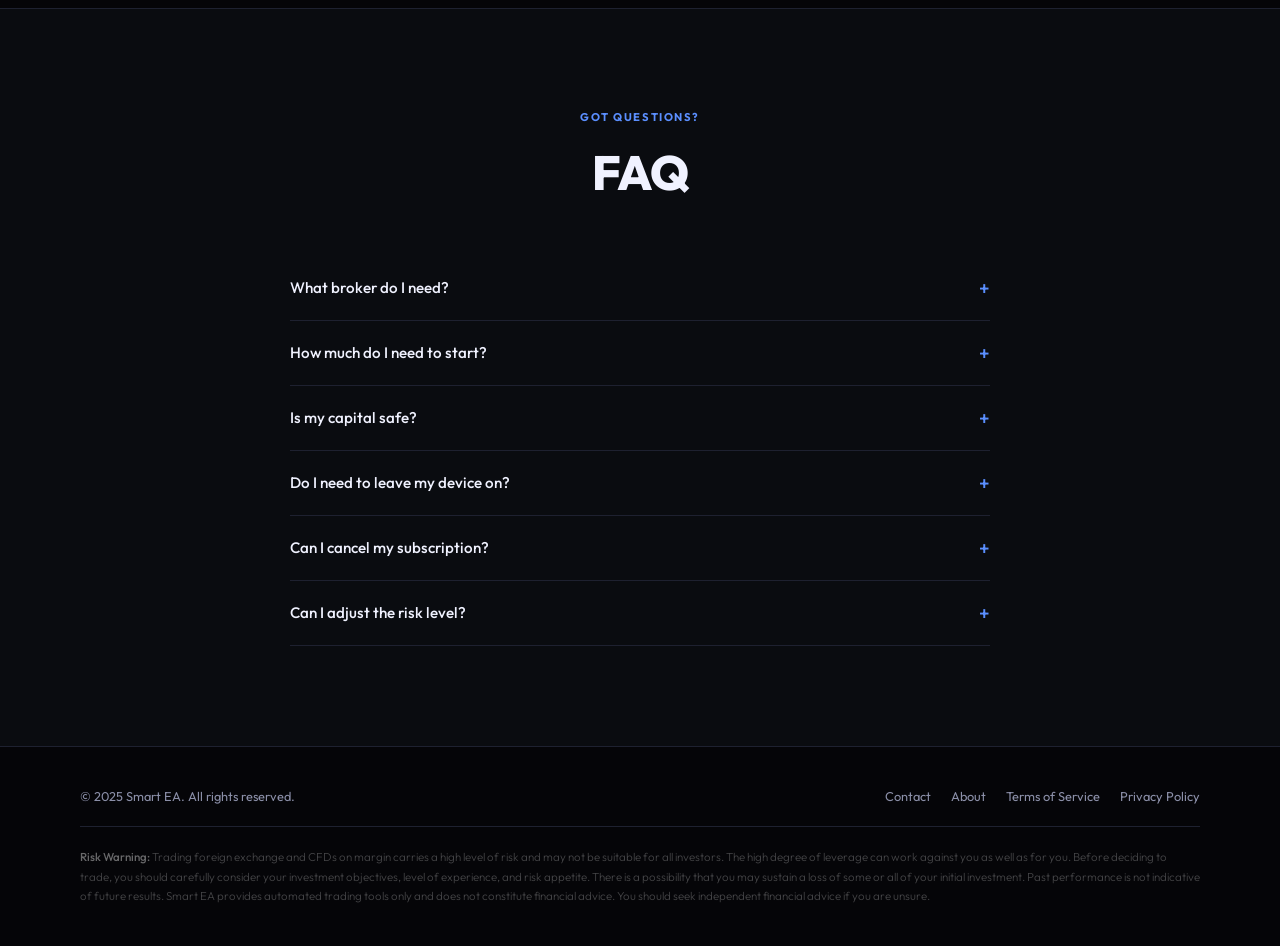
==== commit 165cb2d0: "Add files via upload" ====
--- a/index.html
+++ b/index.html
@@ -600,6 +600,7 @@
     options: {
       responsive: true,
       maintainAspectRatio: true,
+      aspectRatio: window.innerWidth < 768 ? 1.2 : 2.5,
       layout: { padding: { top: 8, right: 8 } },
       plugins: {
         legend: { display: false },
--- a/style.css
+++ b/style.css
@@ -1047,10 +1047,10 @@
 }
 
 .perf-disclaimer {
-  font-size: 0.72rem;
-  color: rgba(255,255,255,0.2);
+  font-size: 0.82rem;
+  color: rgba(255,255,255,0.35);
   text-align: center;
-  width: 600px;
+  width: 700px;
   line-height: 1.6;
 }
 
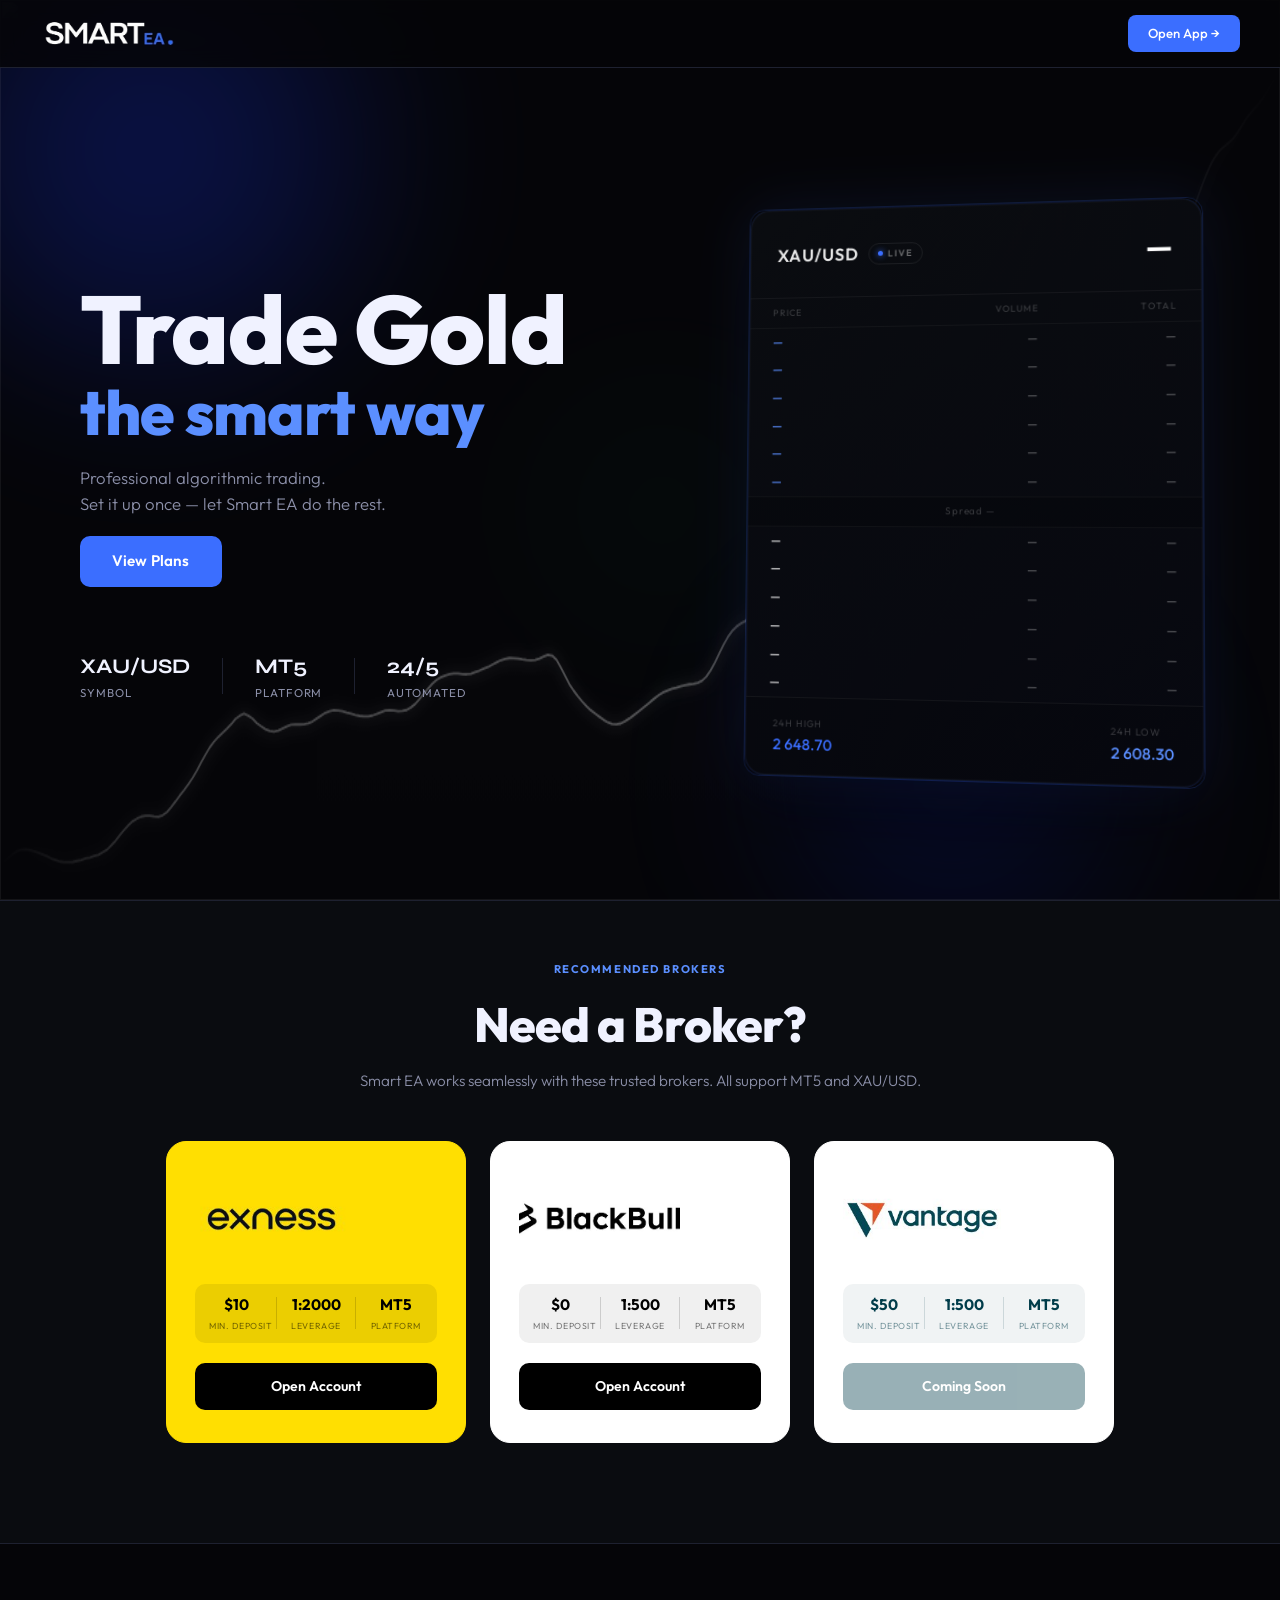
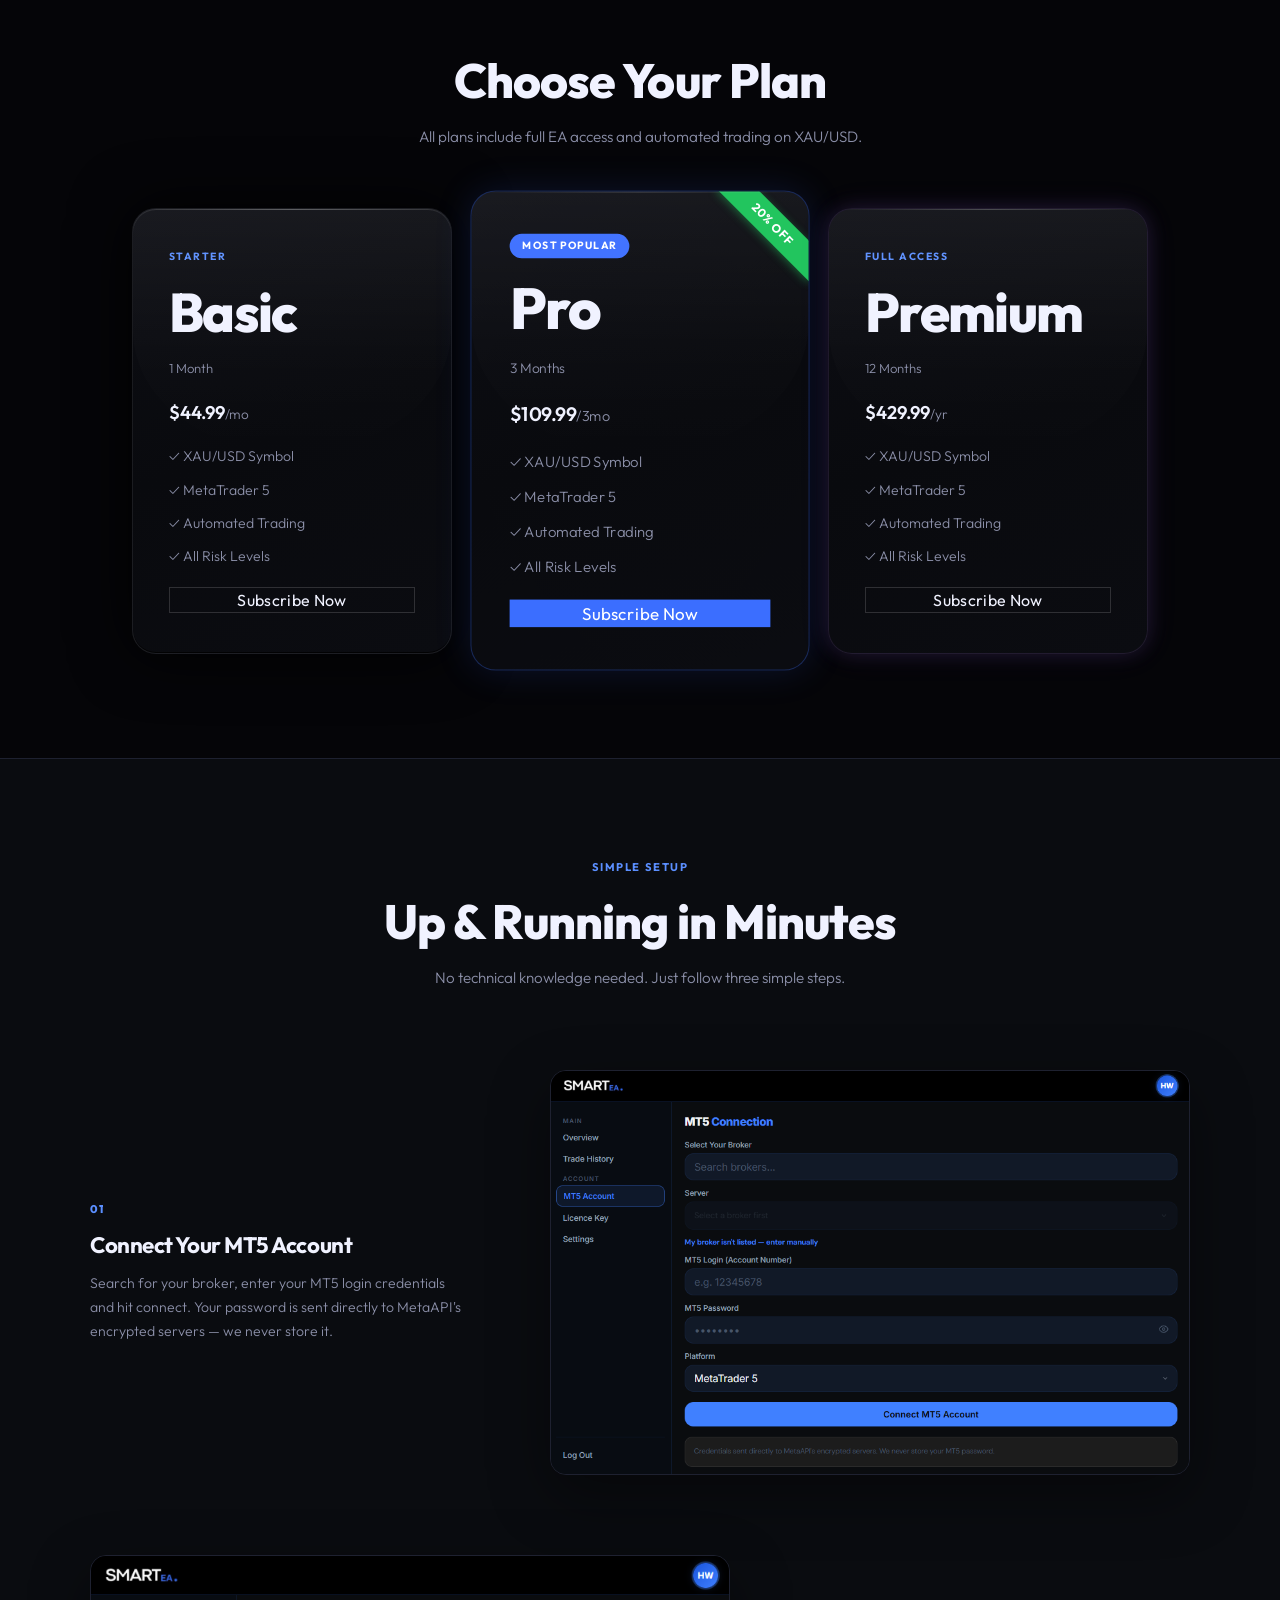
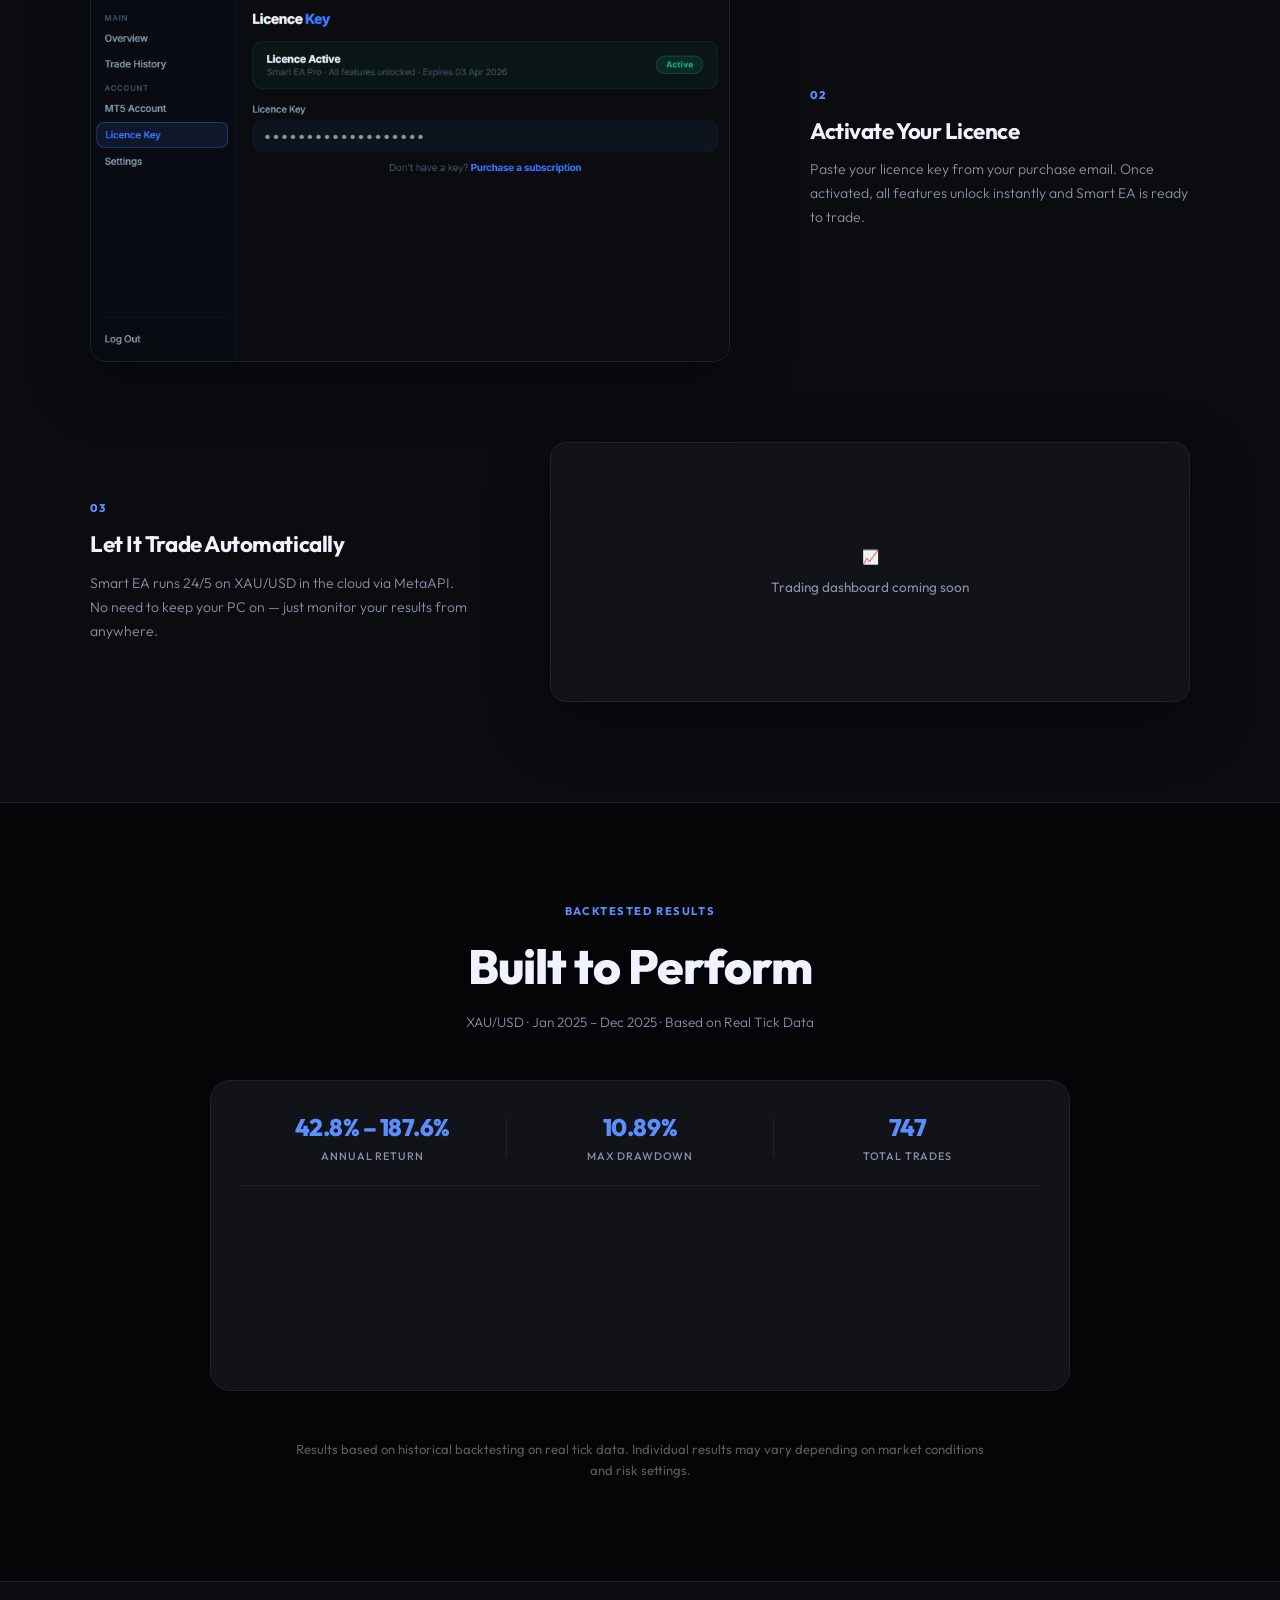
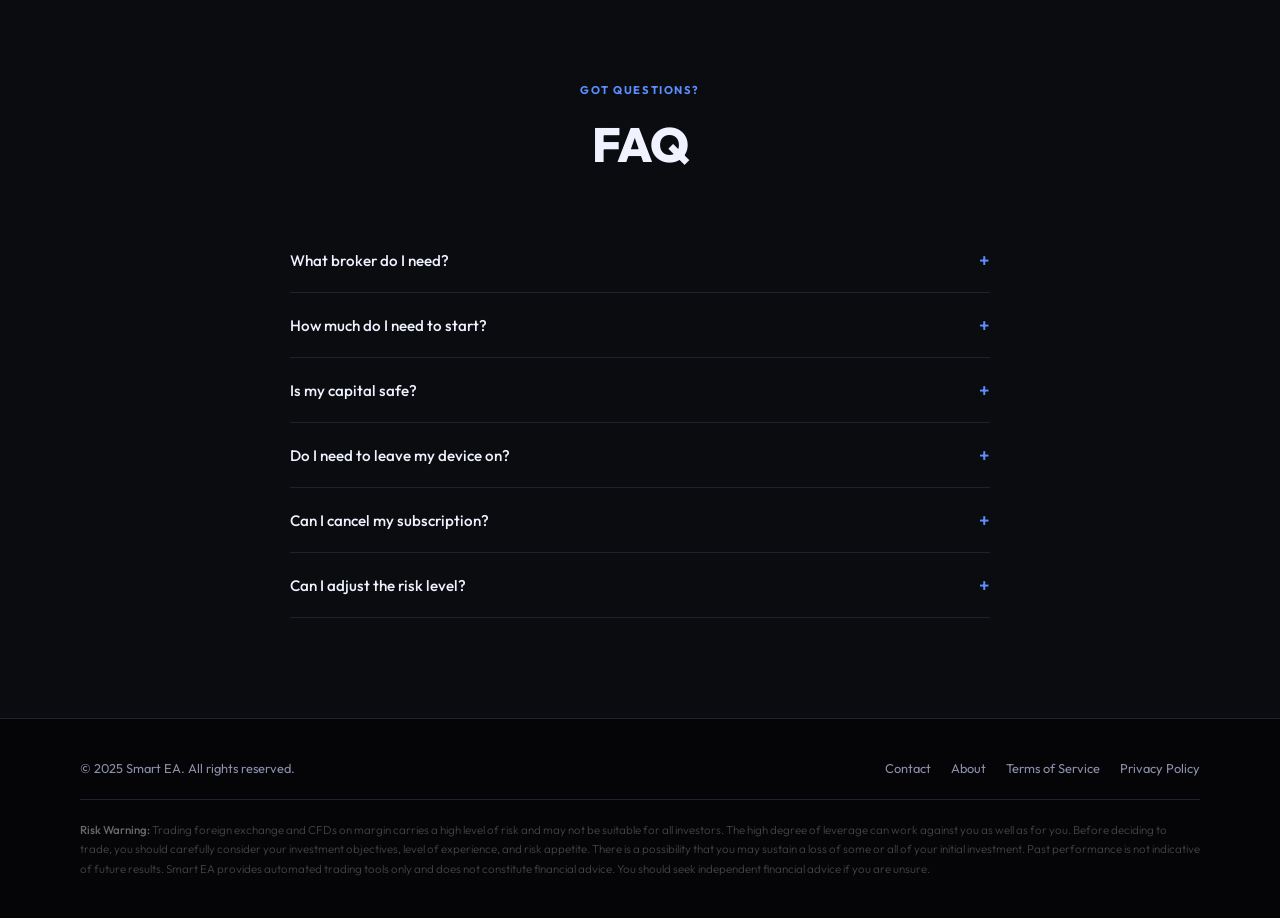
==== commit c0889285: "Add files via upload" ====
--- a/index.html
+++ b/index.html
@@ -147,7 +147,7 @@
         <li>✓ Automated Trading</li>
         <li>✓ All Risk Levels</li>
       </ul>
-      <a href="https://buy.stripe.com/5kQdR1fUZ5hLde3bnJaIM03" target="_blank" class="btn-trial">Subscribe Now</a>
+      <span class="btn-trial" onclick="window.open('https://buy.stripe.com/5kQdR1fUZ5hLde3bnJaIM03','_blank')">Subscribe Now</span>
     </div>
 
     <div class="plan-box pro-plan">
@@ -164,7 +164,7 @@
         <li>✓ Automated Trading</li>
         <li>✓ All Risk Levels</li>
       </ul>
-      <a href="https://buy.stripe.com/4gMcMX8sxbG98XN1N9aIM02" target="_blank" class="btn-trial">Subscribe Now</a>
+      <span class="btn-trial" onclick="window.open('https://buy.stripe.com/4gMcMX8sxbG98XN1N9aIM02','_blank')">Subscribe Now</span>
     </div>
 
     <div class="plan-box premium-plan">
@@ -178,7 +178,7 @@
         <li>✓ Automated Trading</li>
         <li>✓ All Risk Levels</li>
       </ul>
-      <a href="https://buy.stripe.com/5kQbITaAF9y1b5V9fBaIM01" target="_blank" class="btn-trial">Subscribe Now</a>
+      <span class="btn-trial" onclick="window.open('https://buy.stripe.com/5kQbITaAF9y1b5V9fBaIM01','_blank')">Subscribe Now</span>
     </div>
 
   </div>
@@ -600,7 +600,7 @@
     options: {
       responsive: true,
       maintainAspectRatio: true,
-      aspectRatio: window.innerWidth < 768 ? 1.2 : 2.5,
+      aspectRatio: window.innerWidth < 768 ? 1.8 : 2.5,
       layout: { padding: { top: 8, right: 8 } },
       plugins: {
         legend: { display: false },
--- a/style.css
+++ b/style.css
@@ -489,6 +489,7 @@
 }
 
 .broker-card.exness-card .broker-logo-img {
+  height: 120px;
   margin-left: -18px;
 }
 
@@ -849,7 +850,8 @@
 }
 
 .plan-box button.btn-trial,
-.plan-box a.btn-trial {
+.plan-box a.btn-trial,
+.plan-box span.btn-trial {
   background: transparent;
   color: var(--text);
   border: 1px solid rgba(255,255,255,0.15);
@@ -858,17 +860,20 @@
   text-decoration: none;
   display: block;
   text-align: center;
+  cursor: pointer;
 }
 
 .plan-box button.btn-trial:hover,
-.plan-box a.btn-trial:hover {
+.plan-box a.btn-trial:hover,
+.plan-box span.btn-trial:hover {
   border-color: rgba(255,255,255,0.4);
   color: #fff;
   opacity: 1;
 }
 
 .plan-box.pro-plan button.btn-trial,
-.plan-box.pro-plan a.btn-trial {
+.plan-box.pro-plan a.btn-trial,
+.plan-box.pro-plan span.btn-trial {
   background: var(--blue);
   border-color: transparent;
   color: #fff;
@@ -1373,11 +1378,11 @@
   }
 
   .perf-val-inline {
-    font-size: 0.88rem !important;
+    font-size: 1.05rem !important;
   }
 
   .perf-label-inline {
-    font-size: 0.6rem !important;
+    font-size: 0.7rem !important;
   }
 
   .perf-stat-divider {
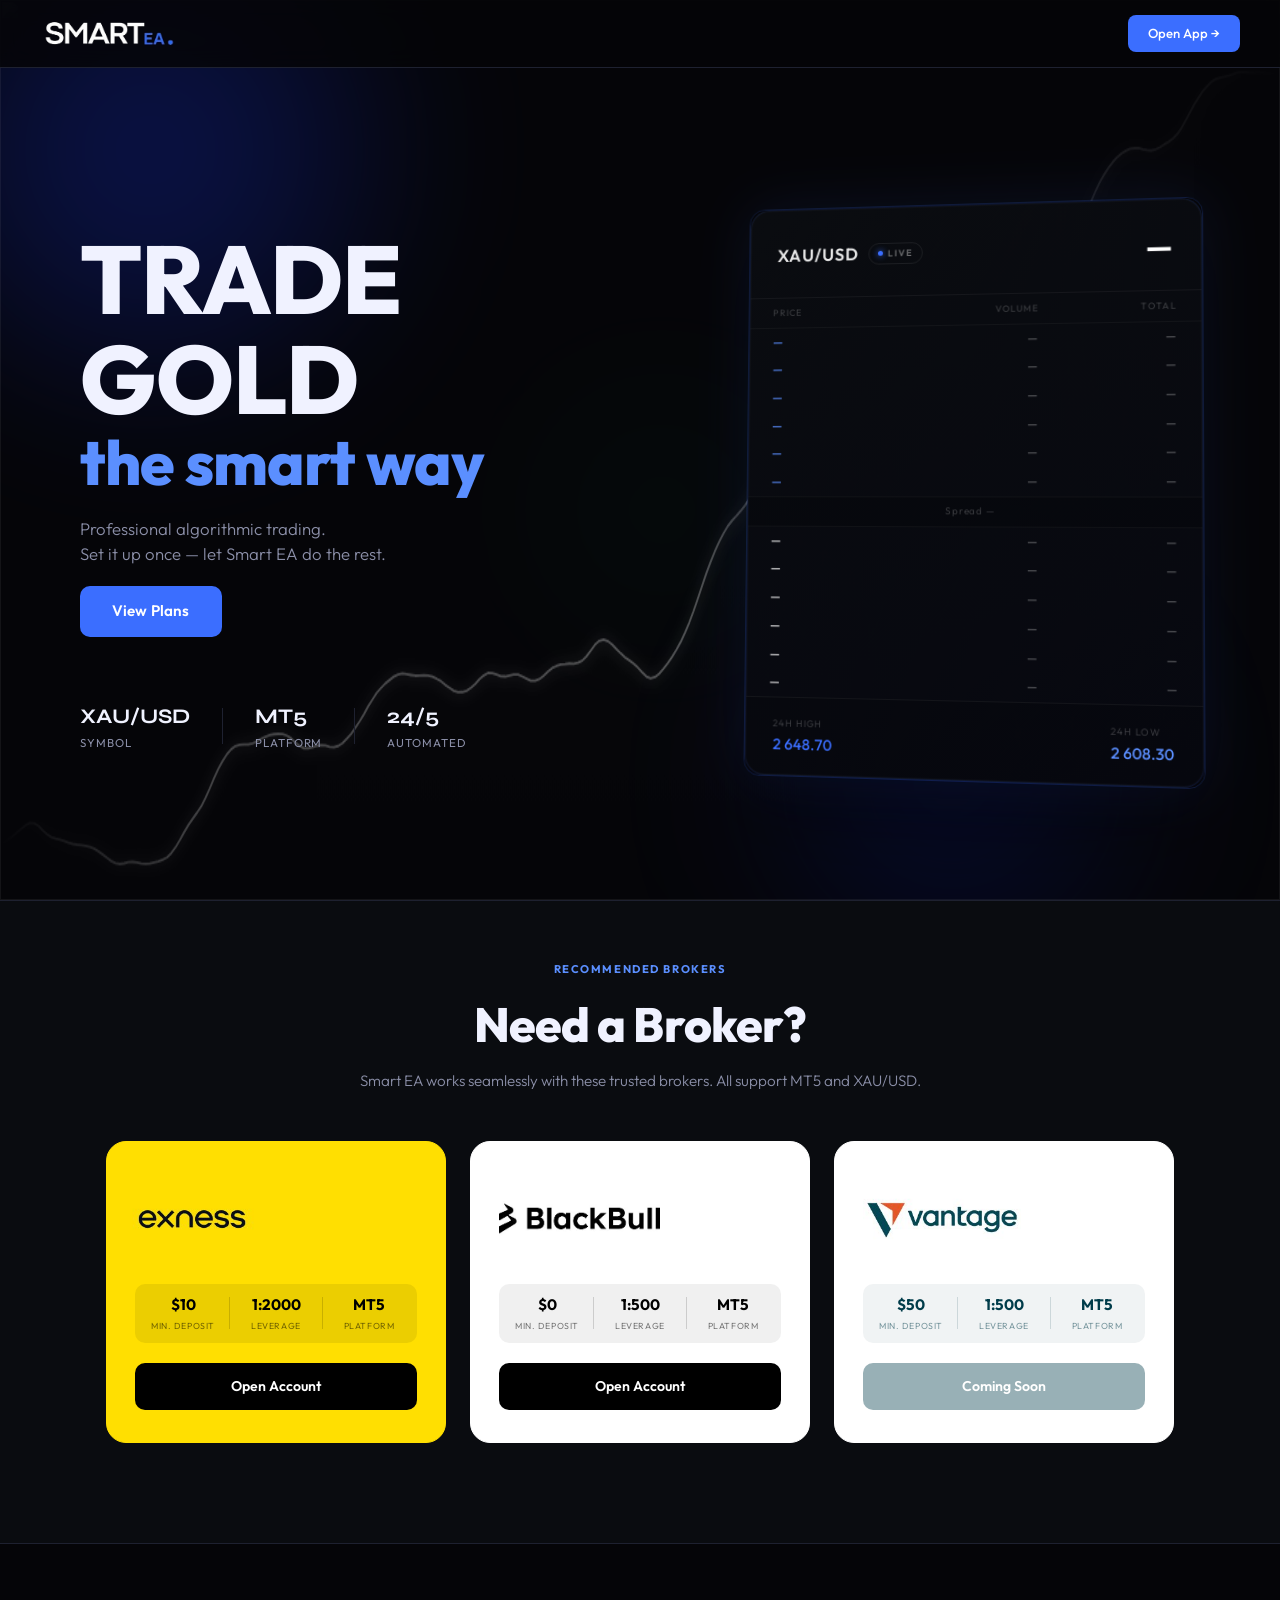
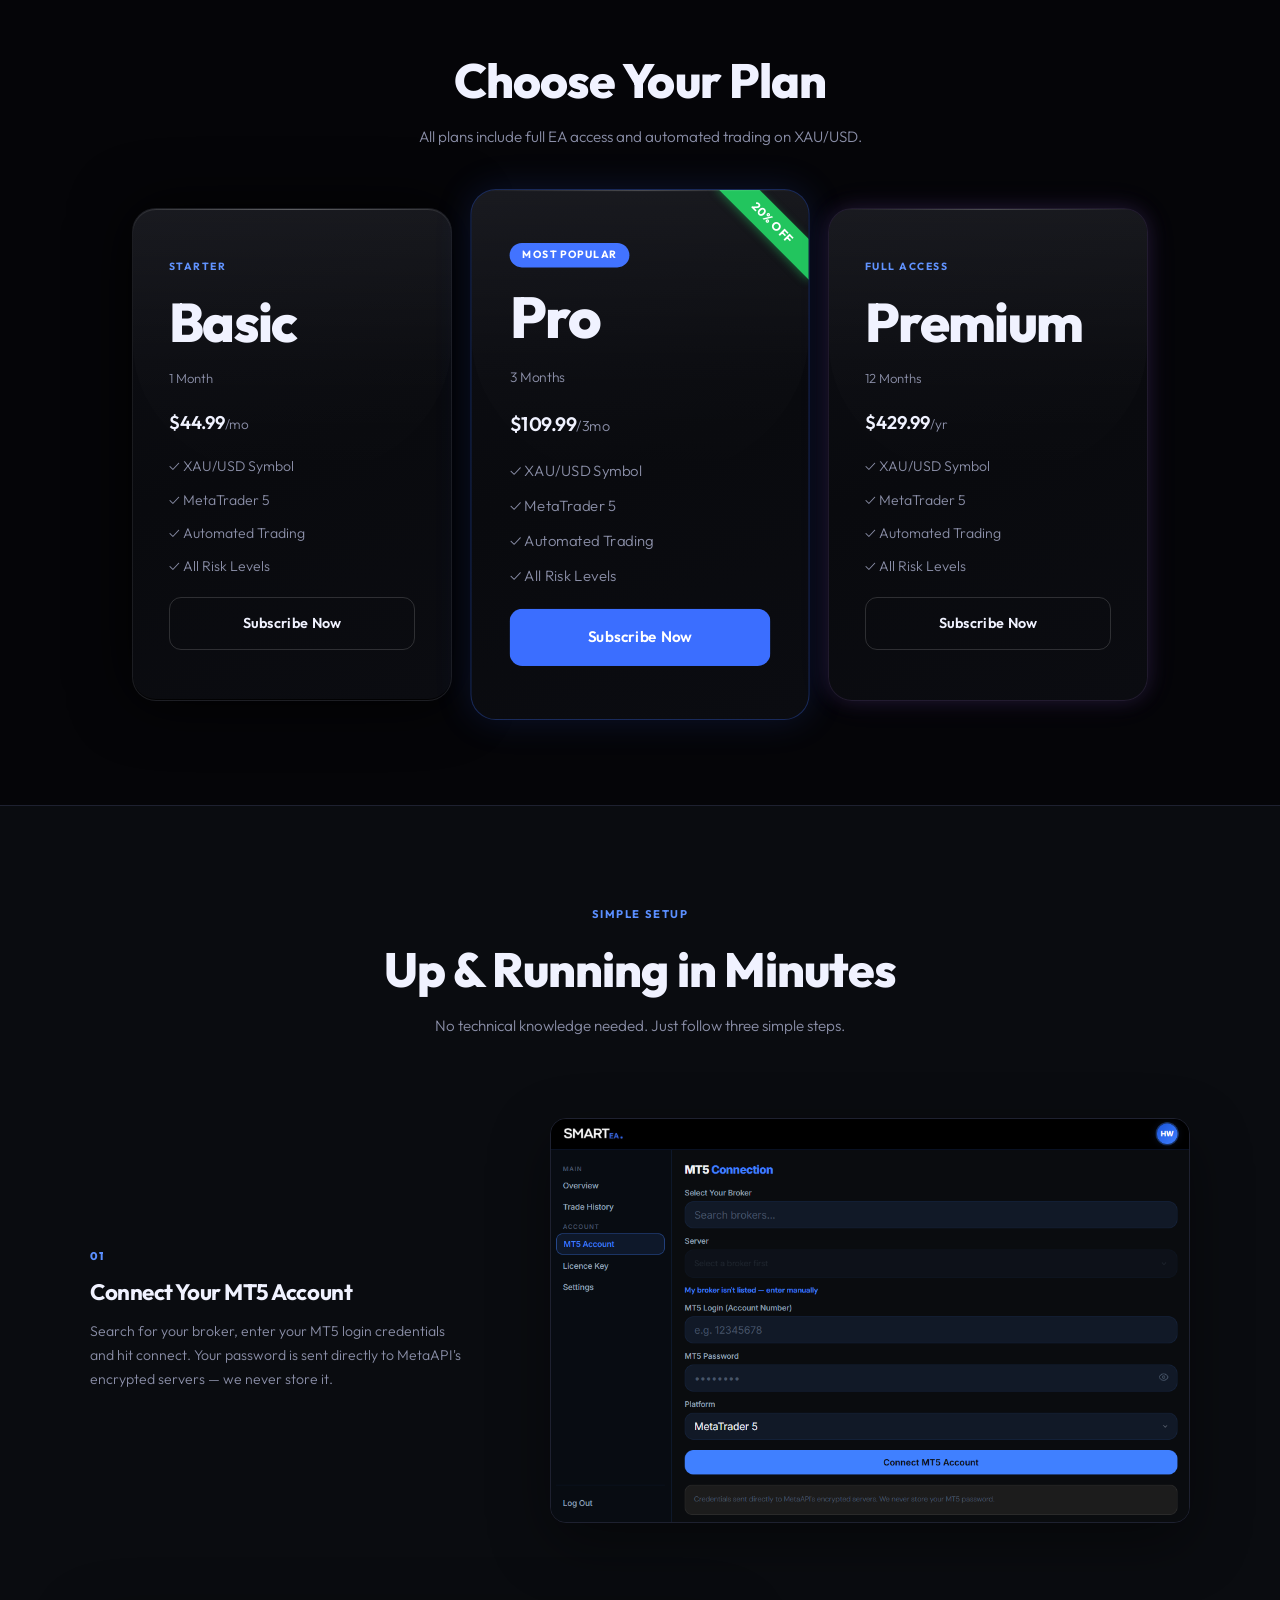
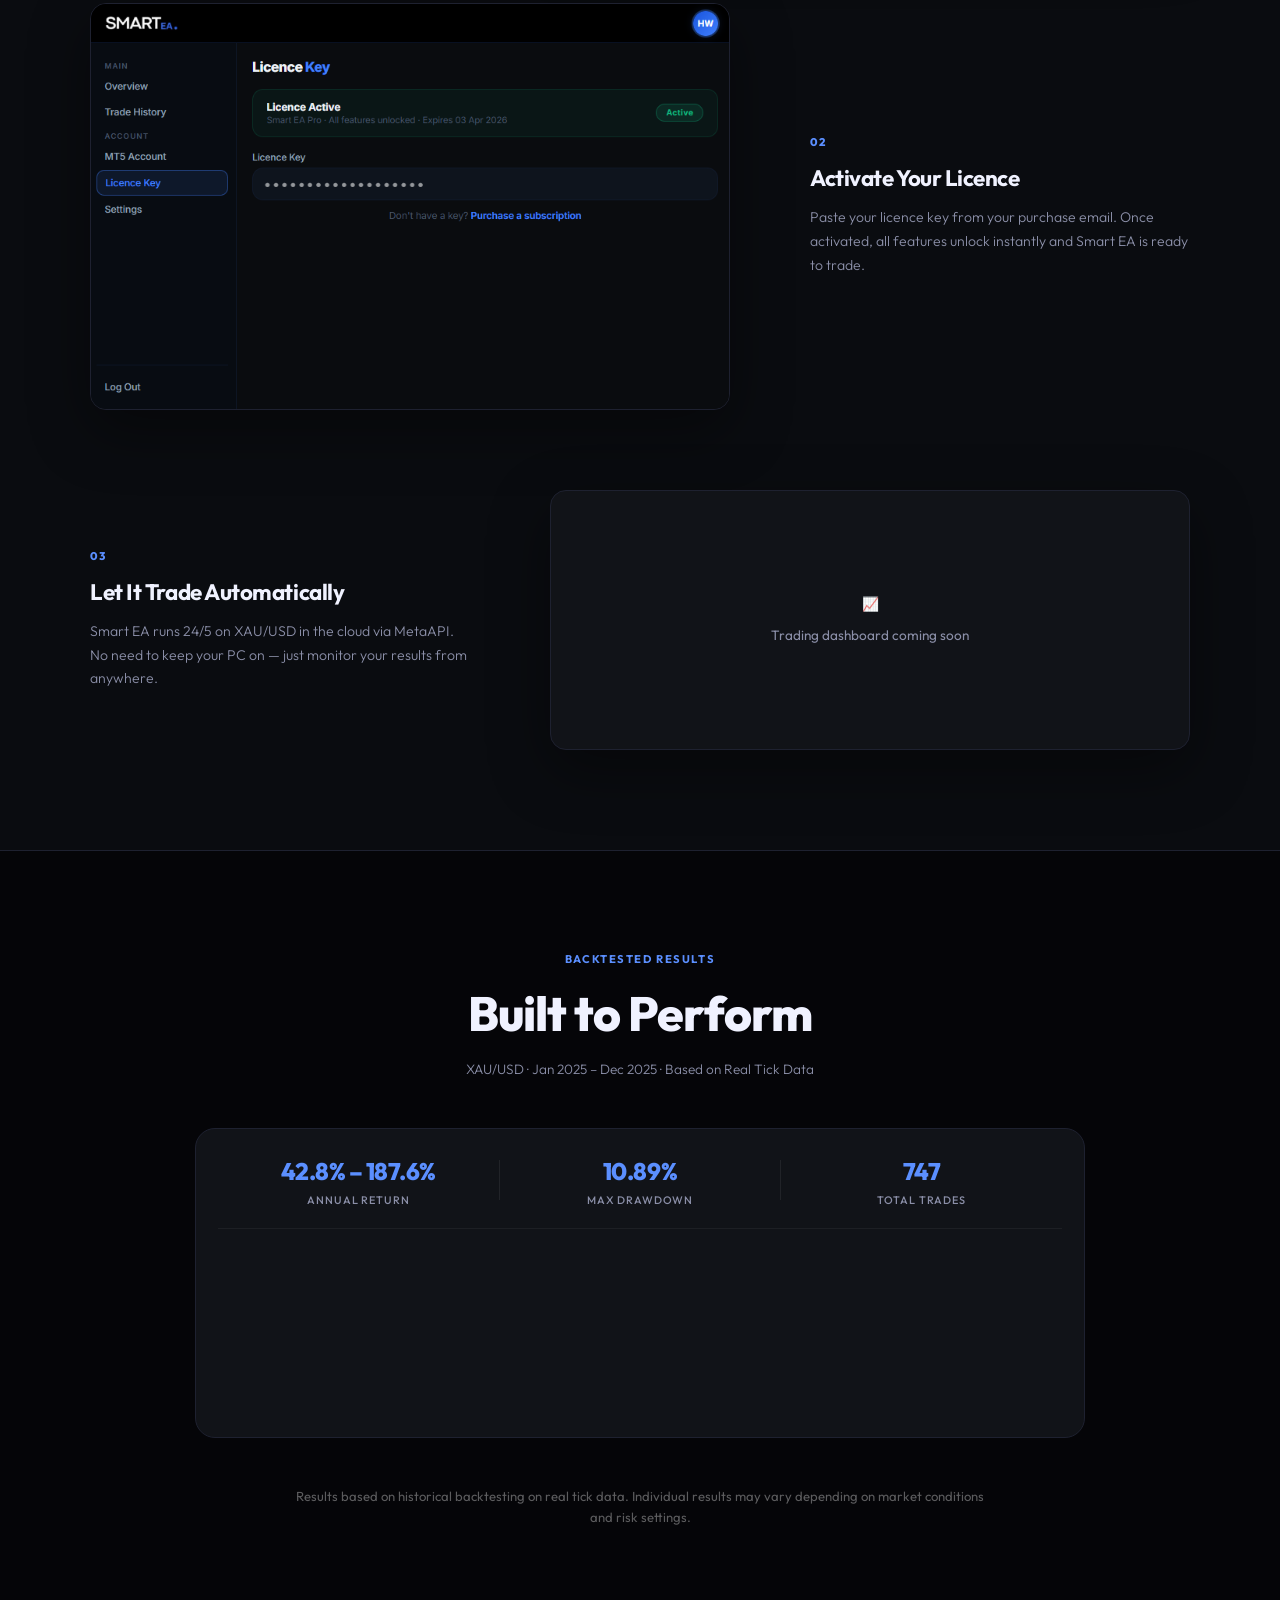
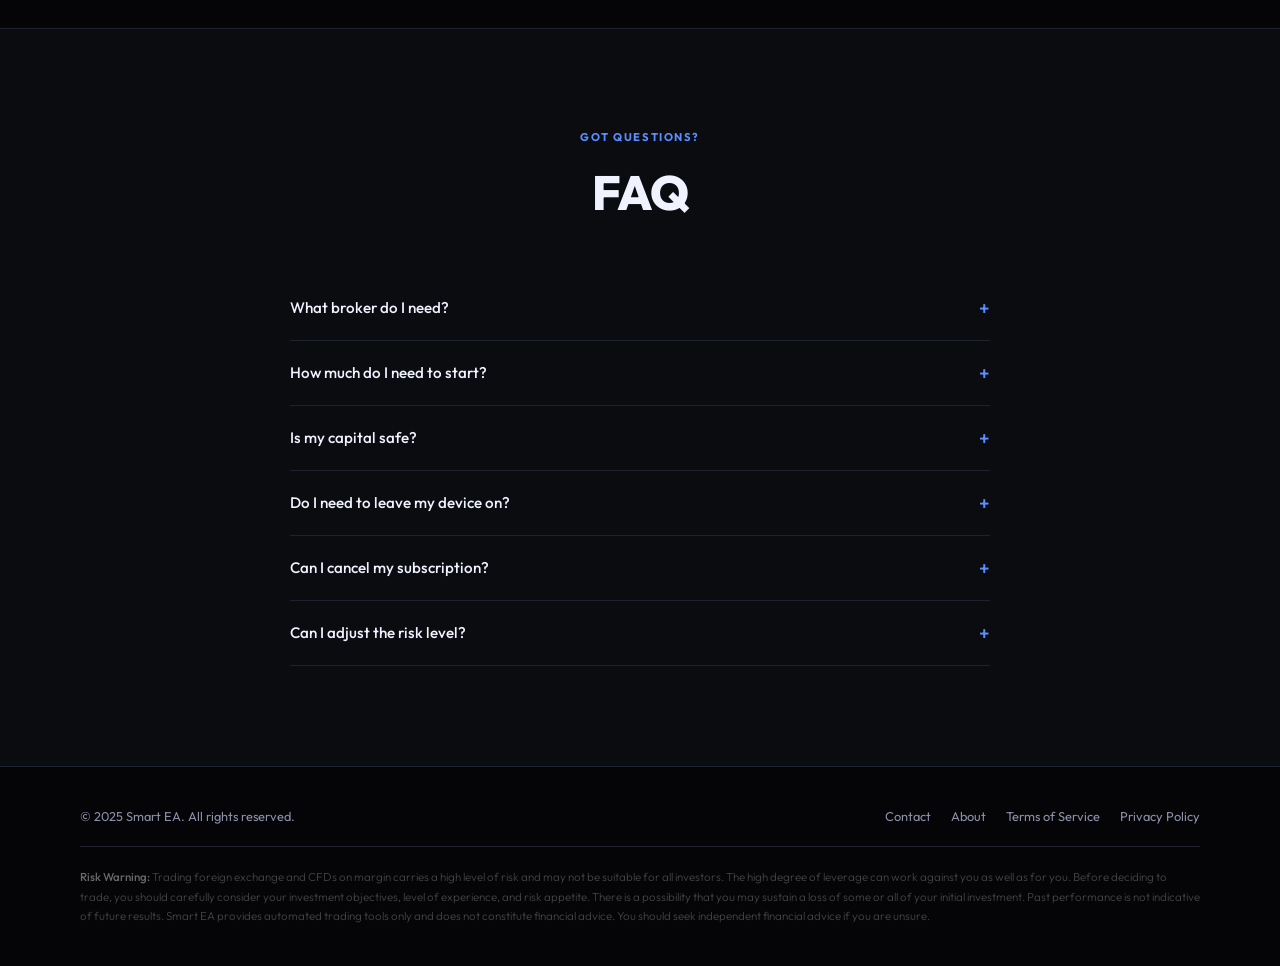
==== commit cbe88895: "Add files via upload" ====
--- a/index.html
+++ b/index.html
@@ -600,7 +600,7 @@
     options: {
       responsive: true,
       maintainAspectRatio: true,
-      aspectRatio: window.innerWidth < 768 ? 1.8 : 2.5,
+      aspectRatio: window.innerWidth < 768 ? 1.2 : 2.0,
       layout: { padding: { top: 8, right: 8 } },
       plugins: {
         legend: { display: false },
--- a/style.css
+++ b/style.css
@@ -175,6 +175,7 @@
 
 .hero-title-main {
   font-size: 1em;
+  text-transform: uppercase;
 }
 
 .accent {
@@ -461,7 +462,7 @@
   border: 1px solid var(--br);
   border-radius: 20px;
   padding: 32px 28px;
-  width: 300px;
+  width: 340px;
   display: flex;
   flex-direction: column;
   gap: 20px;
@@ -489,8 +490,7 @@
 }
 
 .broker-card.exness-card .broker-logo-img {
-  height: 120px;
-  margin-left: -18px;
+  margin-left: -22px;
 }
 
 .broker-details {
@@ -624,7 +624,7 @@
   );
   border: 1px solid rgba(255,255,255,0.07);
   border-radius: 24px;
-  padding: 40px 36px;
+  padding: 50px 36px;
   width: 320px;
   display: flex;
   flex-direction: column;
@@ -825,7 +825,8 @@
 }
 
 .plan-box button,
-.plan-box a.btn-trial {
+.plan-box a.btn-trial,
+.plan-box span.btn-trial {
   display: block;
   width: 100%;
   padding: 15px 0;
@@ -1044,11 +1045,11 @@
 }
 
 .perf-chart-wrap {
-  width: 860px;
+  width: 890px;
   background: var(--b3);
   border: 1px solid var(--br);
   border-radius: 20px;
-  padding: 28px;
+  padding: 24px 22px 32px 22px;
 }
 
 .perf-disclaimer {
@@ -1359,22 +1360,22 @@
   .perf-title { font-size: 2rem; }
 
   .perf-stats-inline {
+    flex-direction: row !important;
+    gap: 0 !important;
+    margin-bottom: 14px !important;
+    border-bottom: 1px solid rgba(255,255,255,0.05) !important;
+    padding-bottom: 14px !important;
+  }
+
+  .perf-stat-inline {
+    flex: 1 !important;
+    width: auto !important;
+    text-align: center !important;
     flex-direction: column !important;
-    gap: 0 !important;
-    margin-bottom: 10px !important;
-    border-bottom: none !important;
-    padding-bottom: 0 !important;
-  }
-
-  .perf-stat-inline {
-    flex: none !important;
-    width: 100% !important;
-    text-align: left !important;
-    flex-direction: row !important;
     align-items: center;
-    justify-content: space-between;
-    padding: 6px 0;
-    border-bottom: 1px solid rgba(255,255,255,0.05);
+    justify-content: center;
+    padding: 0;
+    border-bottom: none;
   }
 
   .perf-val-inline {
@@ -1382,11 +1383,11 @@
   }
 
   .perf-label-inline {
-    font-size: 0.7rem !important;
+    font-size: 0.55rem !important;
   }
 
   .perf-stat-divider {
-    display: none;
+    display: block;
   }
 
   .perf-stats {
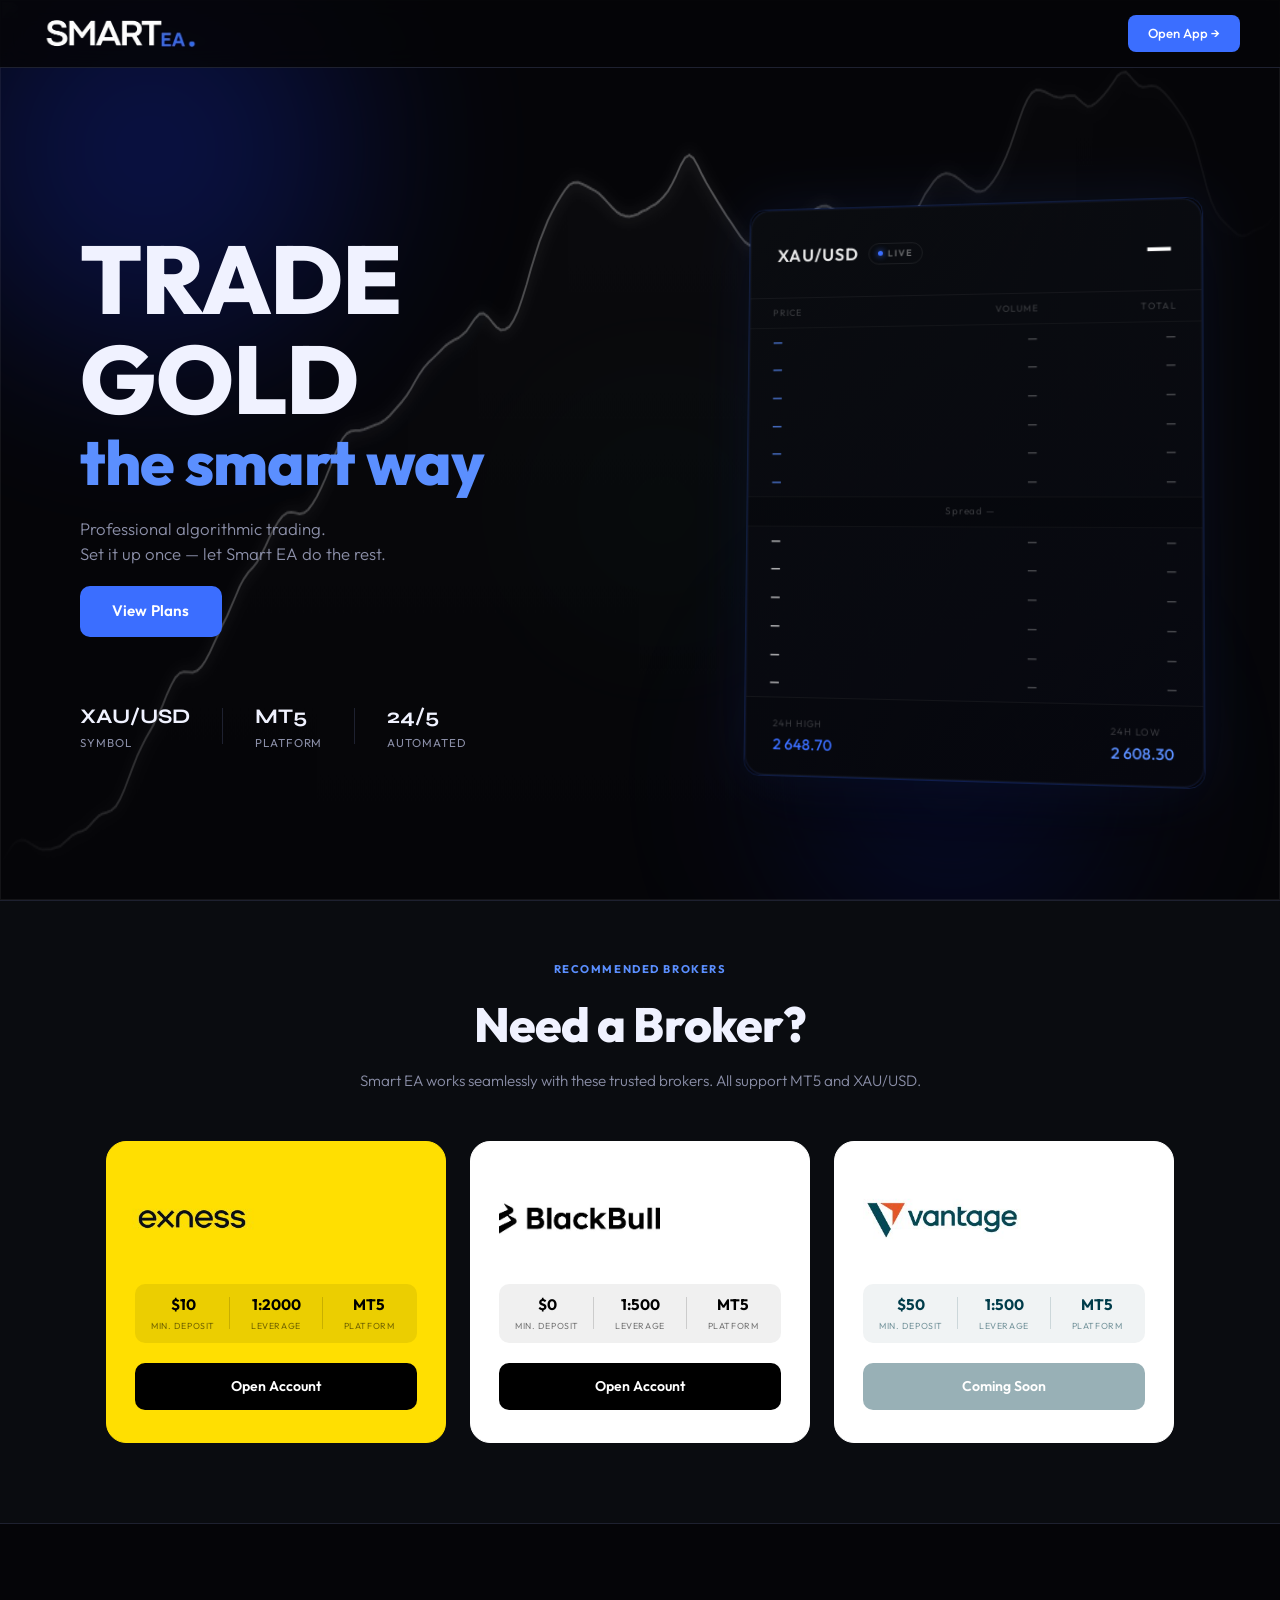
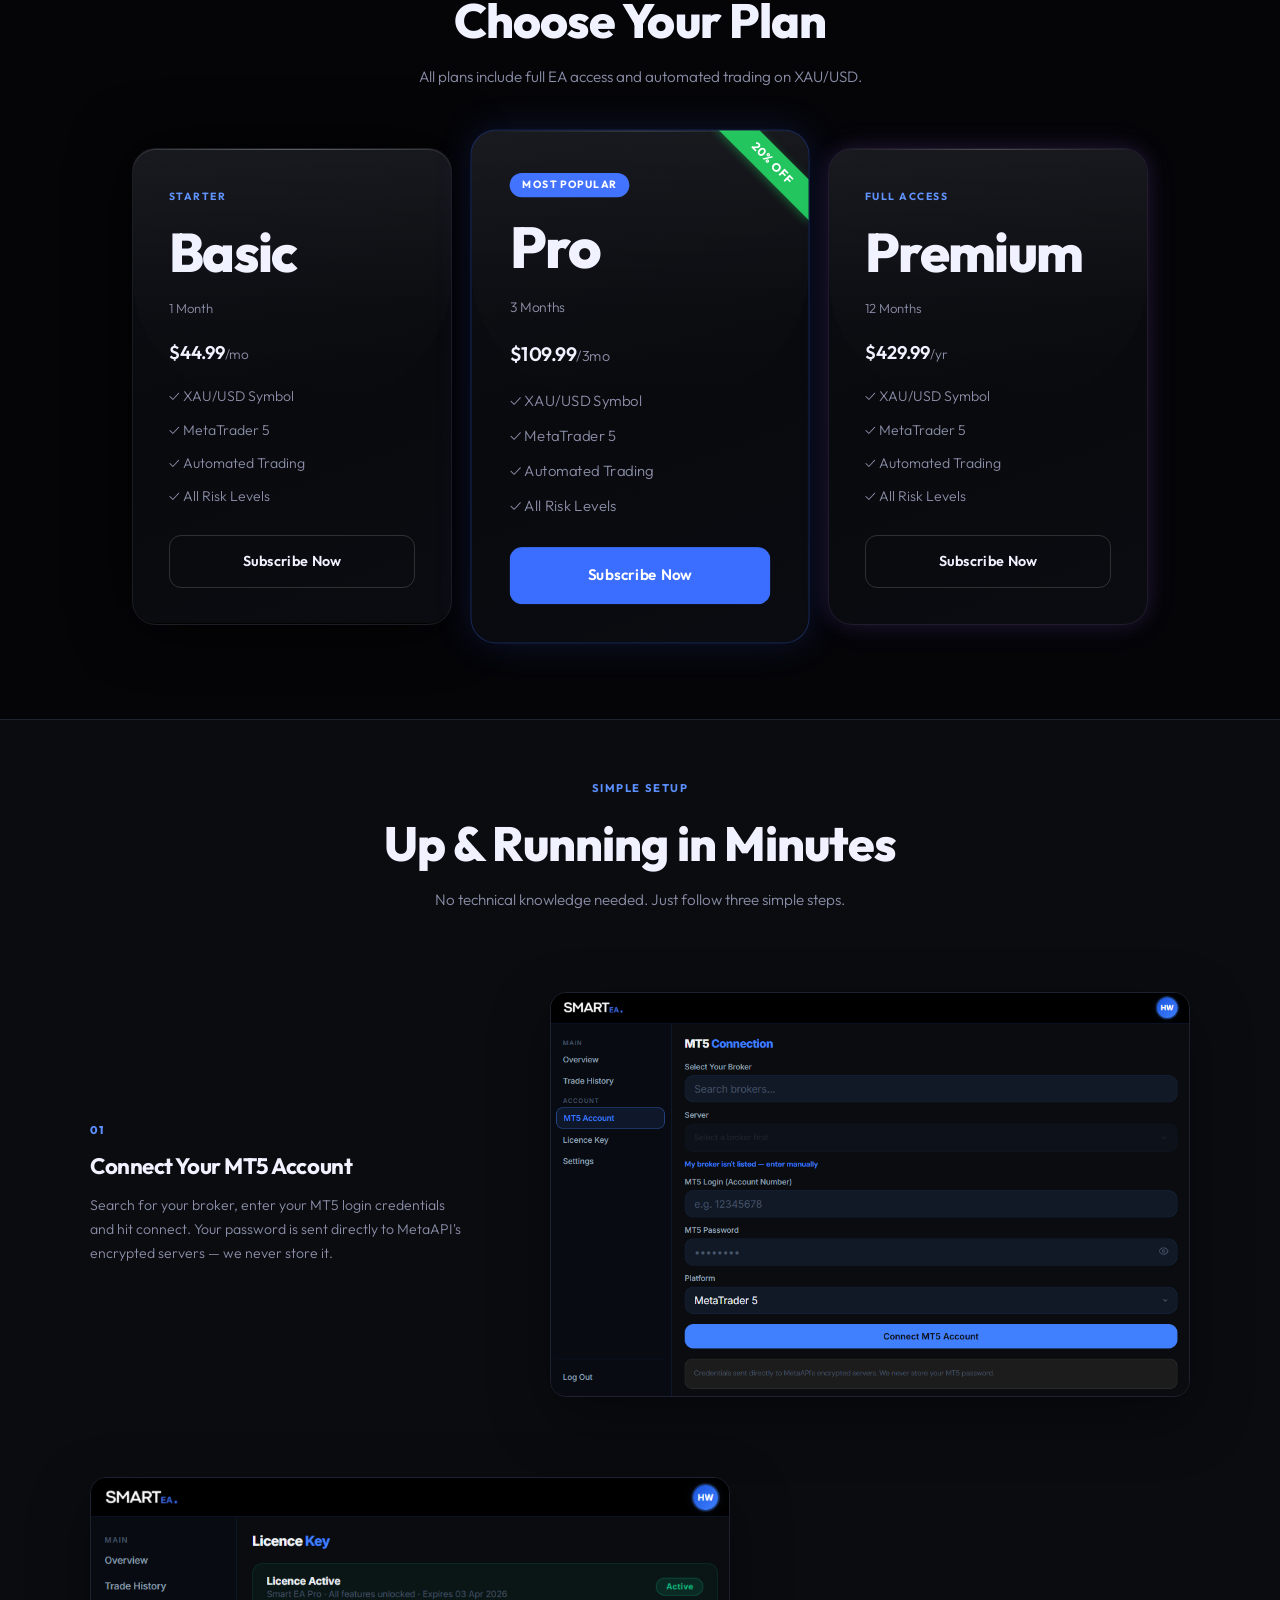
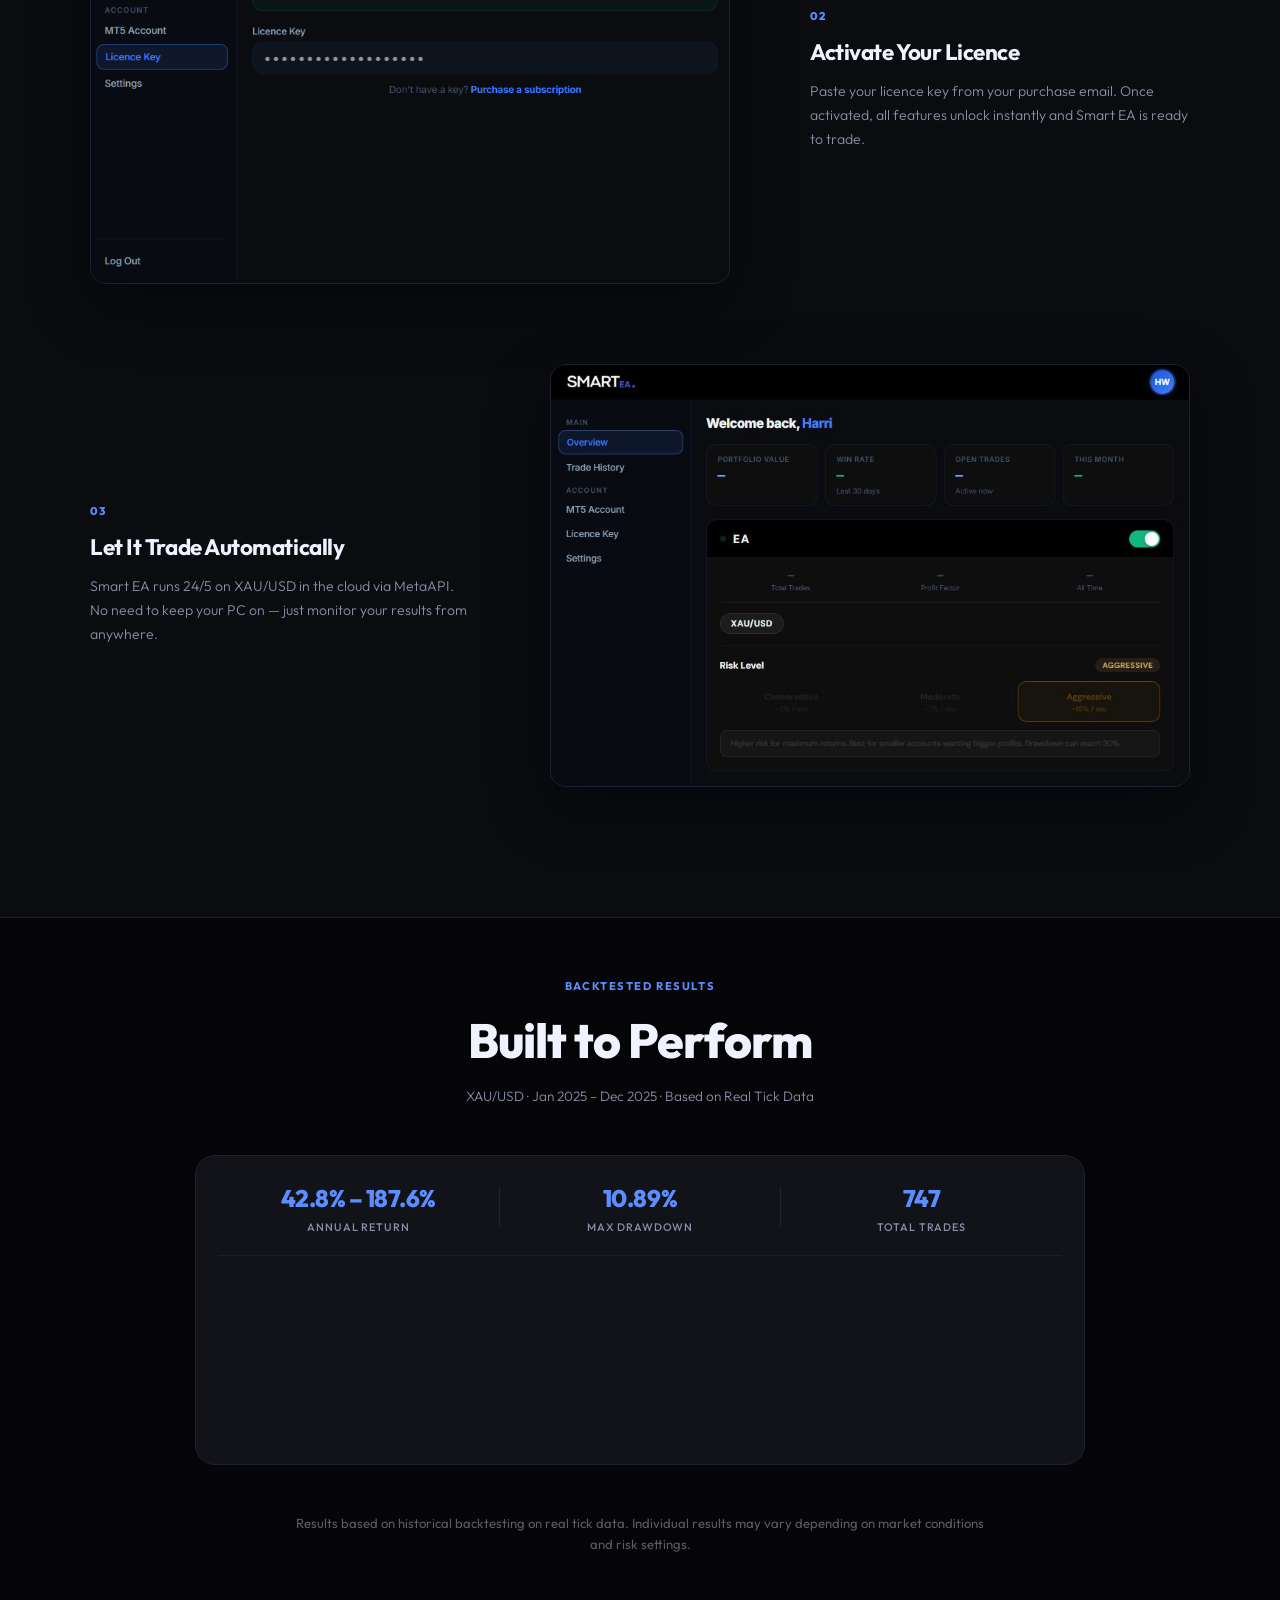
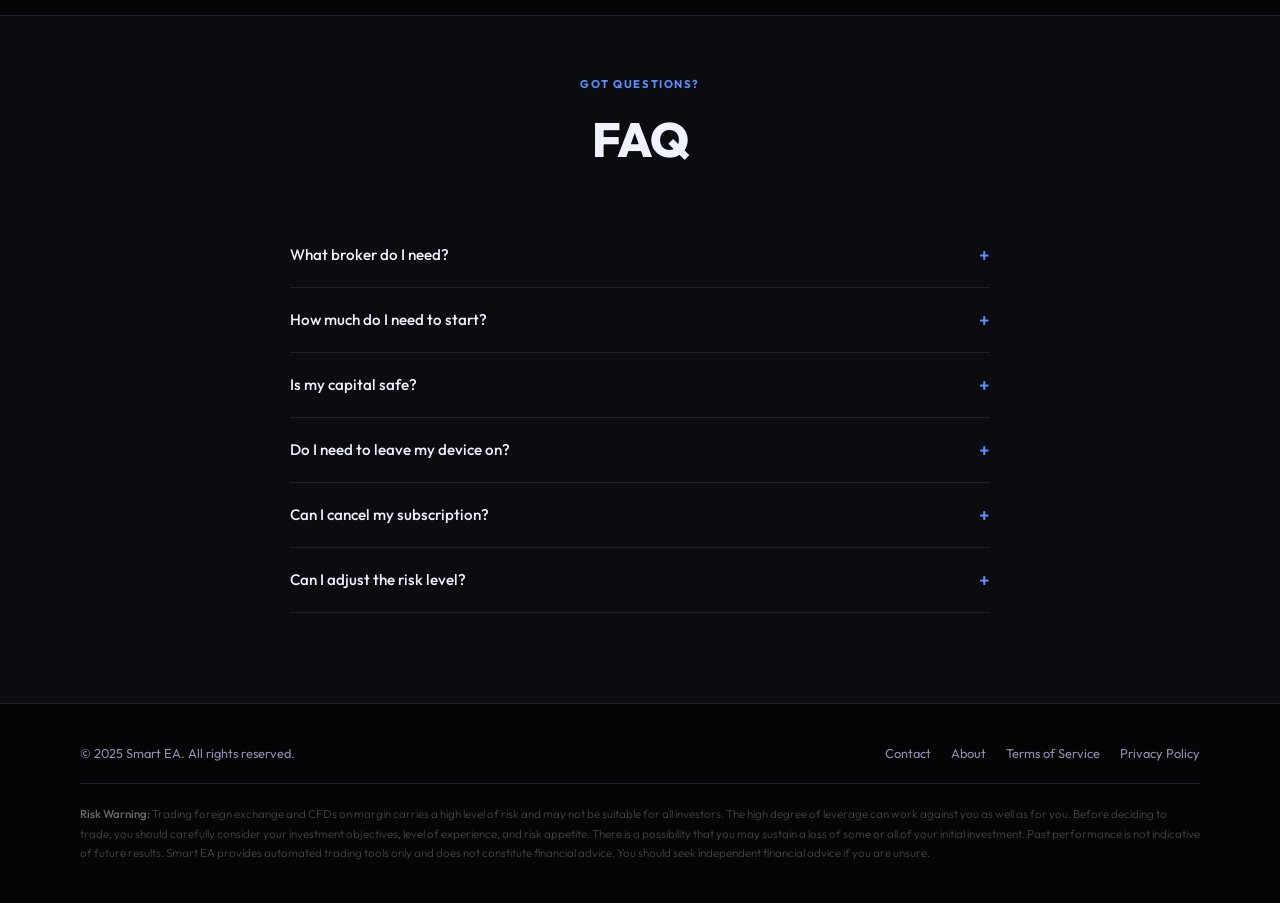
==== commit 9008dfb0: "Add files via upload" ====
--- a/index.html
+++ b/index.html
@@ -221,11 +221,8 @@
       <h3>Let It Trade Automatically</h3>
       <p>Smart EA runs 24/5 on XAU/USD in the cloud via MetaAPI. No need to keep your PC on — just monitor your results from anywhere.</p>
     </div>
-    <div class="hiw-screen hiw-screen-placeholder">
-      <div class="hiw-placeholder-inner">
-        <span>📈</span>
-        <p>Trading dashboard coming soon</p>
-      </div>
+    <div class="hiw-screen">
+      <img src="images/app-dashboard.png" alt="Smart EA Trading Dashboard" />
     </div>
   </div>
 
--- a/style.css
+++ b/style.css
@@ -45,7 +45,7 @@
 }
 
 .header-logo {
-  height: 36px;
+  height: 42px;
   width: auto;
   object-fit: contain;
 }
@@ -203,14 +203,13 @@
   padding: 14px 32px;
   border-radius: 10px;
   text-decoration: none;
-  transition: background 0.2s, transform 0.2s;
+  transition: background 0.2s, box-shadow 0.2s;
   letter-spacing: 0.01em;
   align-self: flex-start;
 }
 
 .hero-btn:hover {
   background: var(--blue2);
-  transform: translateY(-2px);
 }
 
 .hero-stats {
@@ -415,7 +414,7 @@
 
 /* ── Broker Section ────────────────────────────────── */
 .broker-section {
-  padding: 60px 80px 100px;
+  padding: 60px 80px 80px;
   background: var(--b2);
   border-top: 1px solid var(--br);
   display: flex;
@@ -581,7 +580,7 @@
 
 /* ── Plans ─────────────────────────────────────────── */
 .plans-section {
-  padding: 100px 80px;
+  padding: 60px 80px 90px 80px;
   background: var(--bg);
   border-top: 1px solid var(--br);
   display: flex;
@@ -624,7 +623,7 @@
   );
   border: 1px solid rgba(255,255,255,0.07);
   border-radius: 24px;
-  padding: 50px 36px;
+  padding: 40px 36px 36px 36px;
   width: 320px;
   display: flex;
   flex-direction: column;
@@ -815,7 +814,7 @@
   display: flex;
   flex-direction: column;
   gap: 12px;
-  flex: 1;
+  margin-bottom: 8px;
 }
 
 .plan-features li {
@@ -860,6 +859,7 @@
   transition: border-color 0.2s, color 0.2s;
   text-decoration: none;
   display: block;
+  margin-top: 0;
   text-align: center;
   cursor: pointer;
 }
@@ -878,11 +878,19 @@
   background: var(--blue);
   border-color: transparent;
   color: #fff;
+  transition: background 0.2s, box-shadow 0.8s ease-in-out, opacity 0.2s;
+}
+
+.plan-box.pro-plan button.btn-trial:hover,
+.plan-box.pro-plan a.btn-trial:hover,
+.plan-box.pro-plan span.btn-trial:hover {
+  background: var(--blue2);
+  opacity: 1;
 }
 
 /* ── How It Works ──────────────────────────────────── */
 .hiw-section {
-  padding: 100px 80px;
+  padding: 60px 80px 130px 80px;
   background: var(--b2);
   border-top: 1px solid var(--br);
   display: flex;
@@ -982,7 +990,7 @@
 
 /* ── Performance ───────────────────────────────────── */
 .perf-section {
-  padding: 100px 80px;
+  padding: 60px 80px;
   background: var(--bg);
   border-top: 1px solid var(--br);
   display: flex;
@@ -1104,7 +1112,7 @@
 
 /* ── FAQ ───────────────────────────────────────────── */
 .faq-section {
-  padding: 100px 80px;
+  padding: 60px 80px 90px;
   background: var(--b2);
   border-top: 1px solid var(--br);
   display: flex;
@@ -1236,7 +1244,7 @@
 
   /* Header */
   header { height: 58px; }
-  .header-logo { height: 28px; }
+  .header-logo { height: 34px; }
 
   /* Hero */
   .hero {
@@ -1265,7 +1273,7 @@
   }
 
   .hero-title {
-    font-size: 3.4rem;
+    font-size: 4.2rem;
   }
 
   .hero-right {
@@ -1301,7 +1309,8 @@
 
   .broker-card {
     width: 100%;
-    max-width: 380px;
+    max-width: 300px;
+    padding: 24px 22px;
   }
 
   /* Plans */
@@ -1322,6 +1331,7 @@
   .plan-box {
     width: 100%;
     max-width: 380px;
+    padding: 40px 36px 36px 36px;
   }
 
   .plan-box.pro-plan {
@@ -1379,11 +1389,11 @@
   }
 
   .perf-val-inline {
-    font-size: 1.05rem !important;
+    font-size: 0.88rem !important;
   }
 
   .perf-label-inline {
-    font-size: 0.55rem !important;
+    font-size: 0.5rem !important;
   }
 
   .perf-stat-divider {
@@ -1404,7 +1414,7 @@
 
   .perf-chart-wrap {
     width: 100%;
-    padding: 20px 16px;
+    padding: 14px 14px;
   }
 
   .perf-disclaimer {
